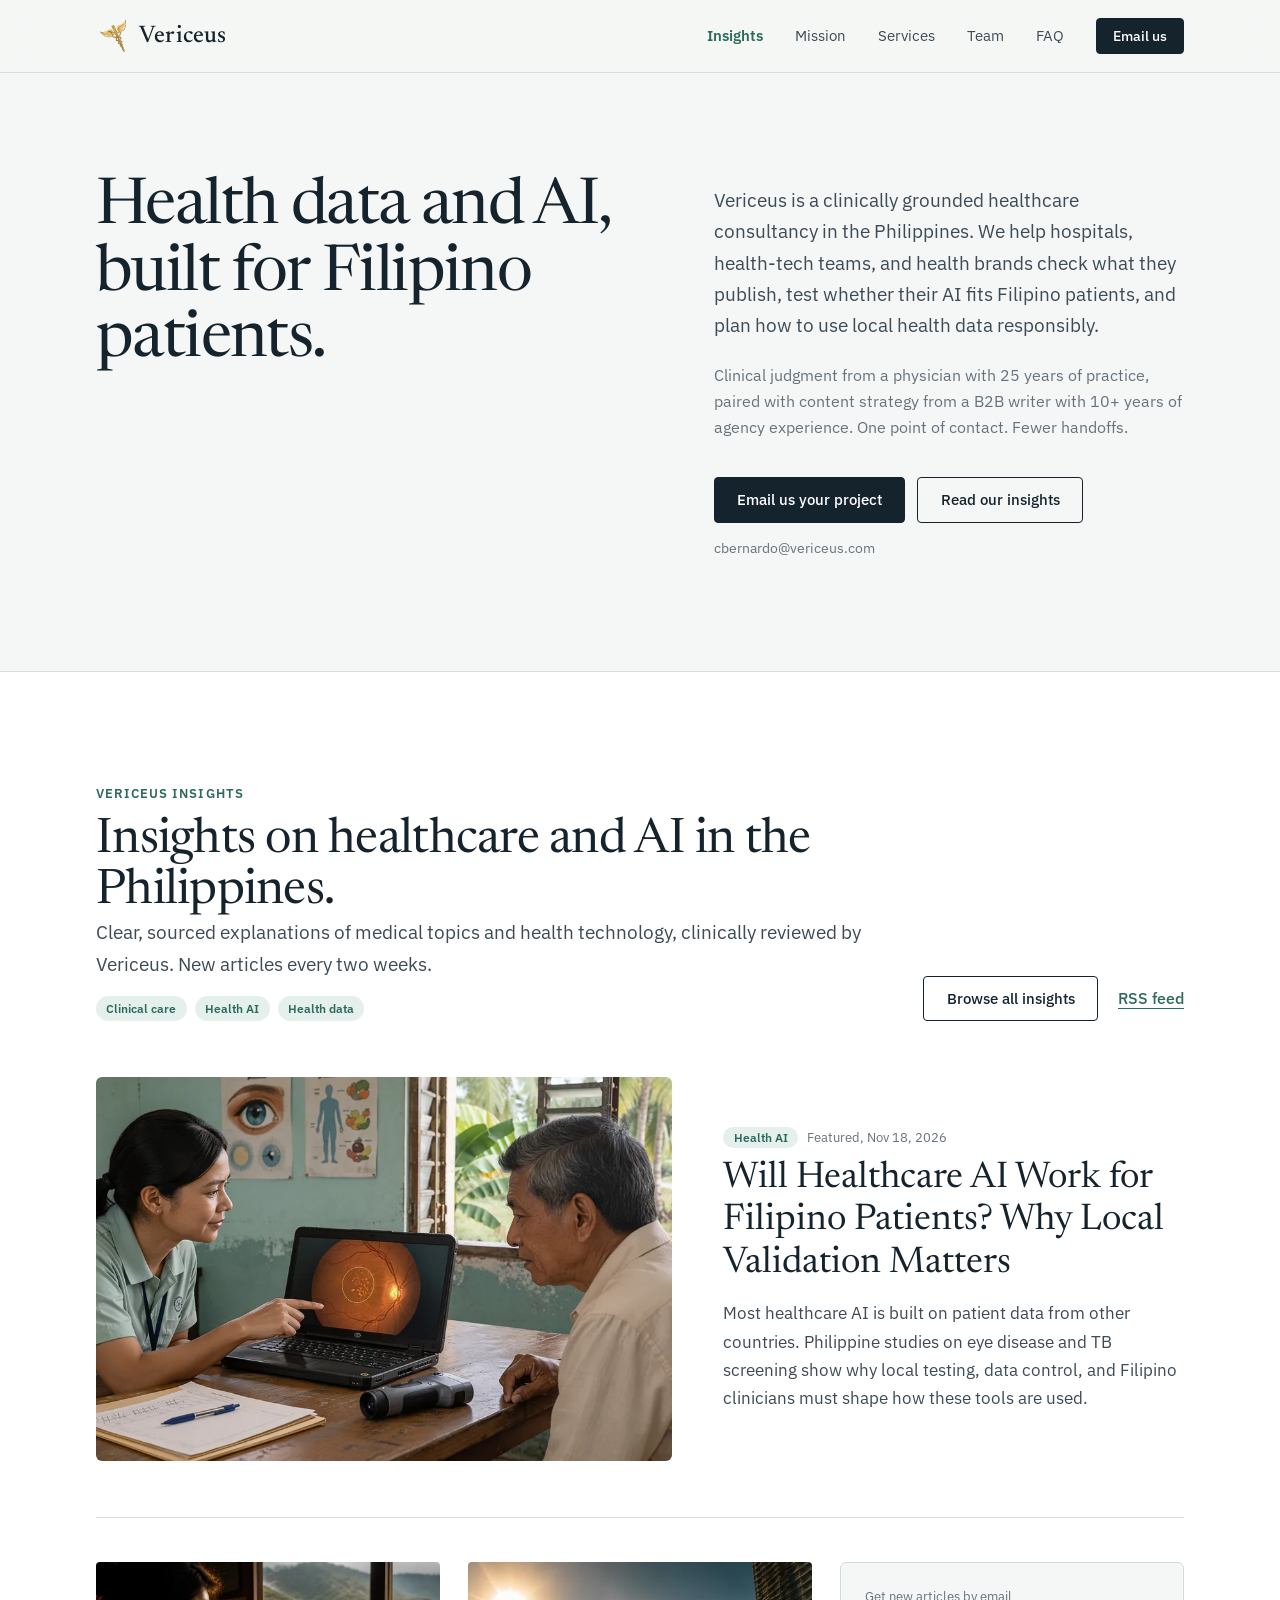
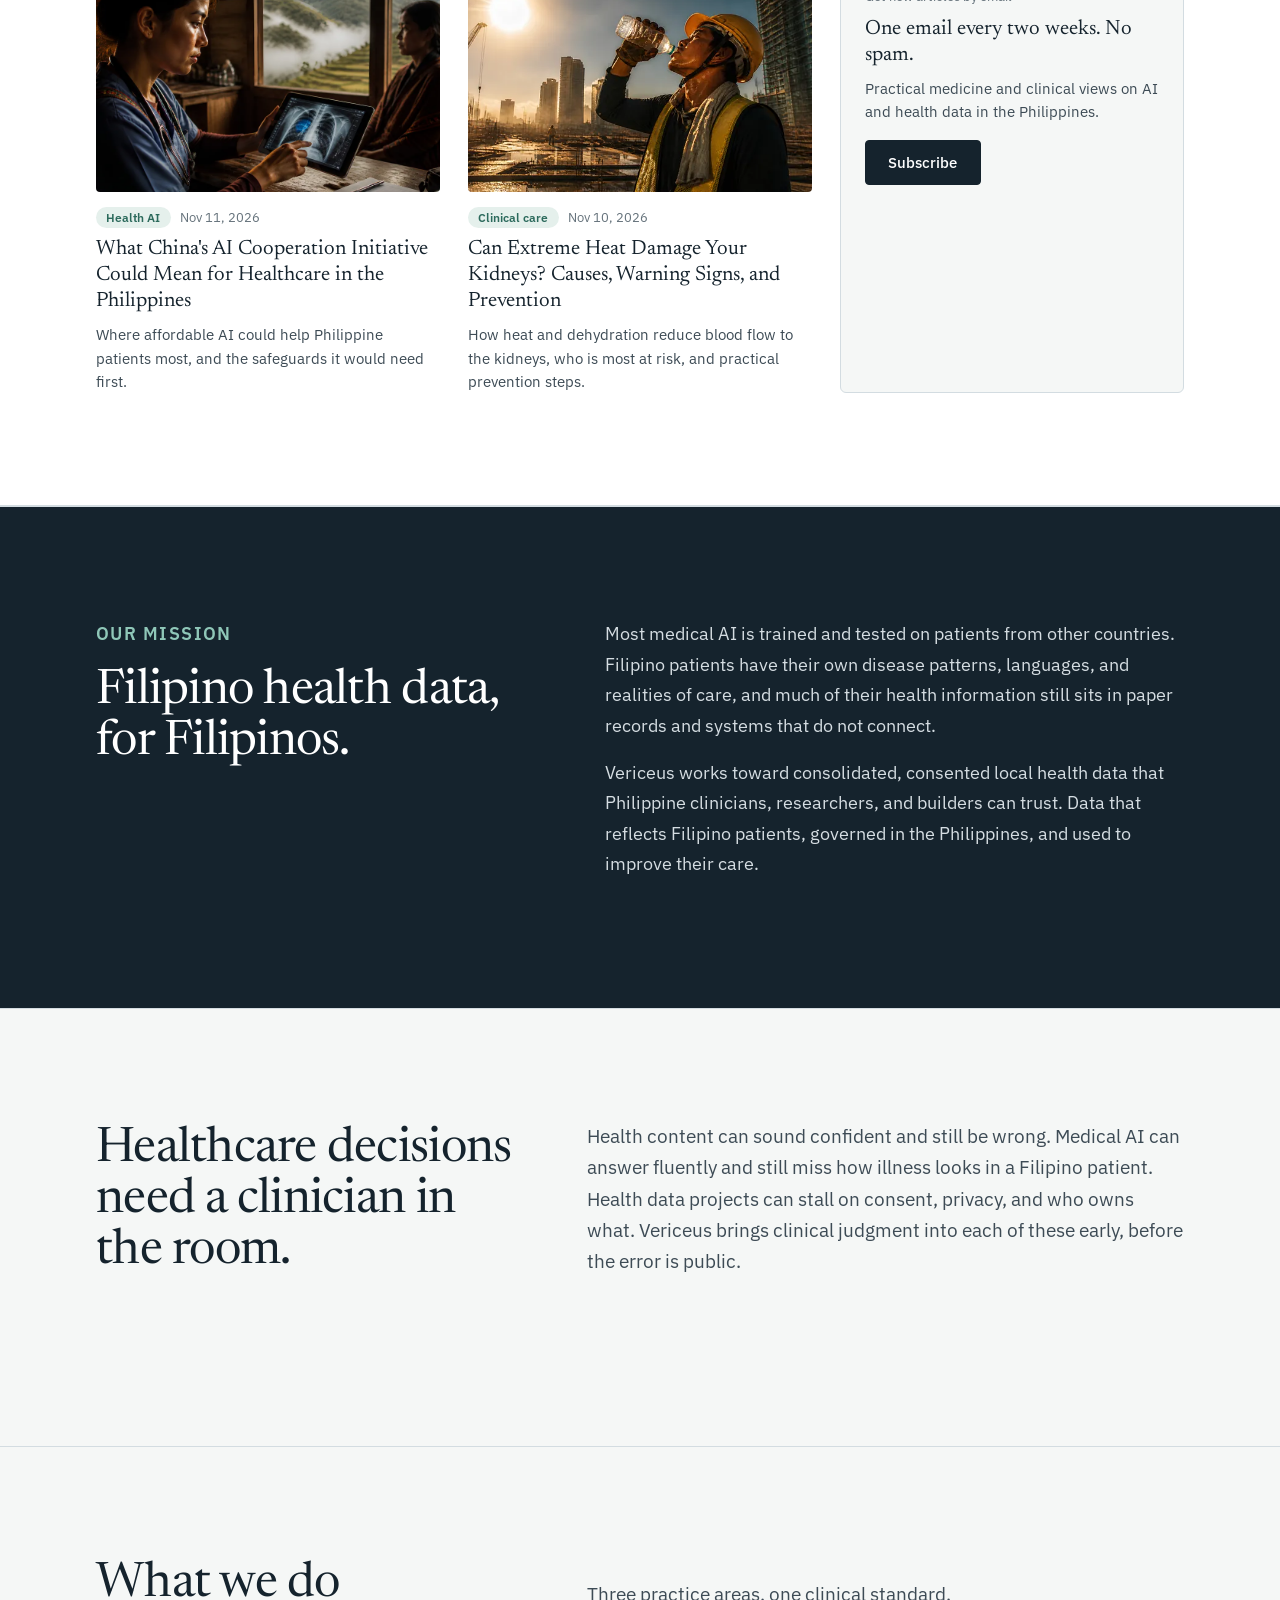
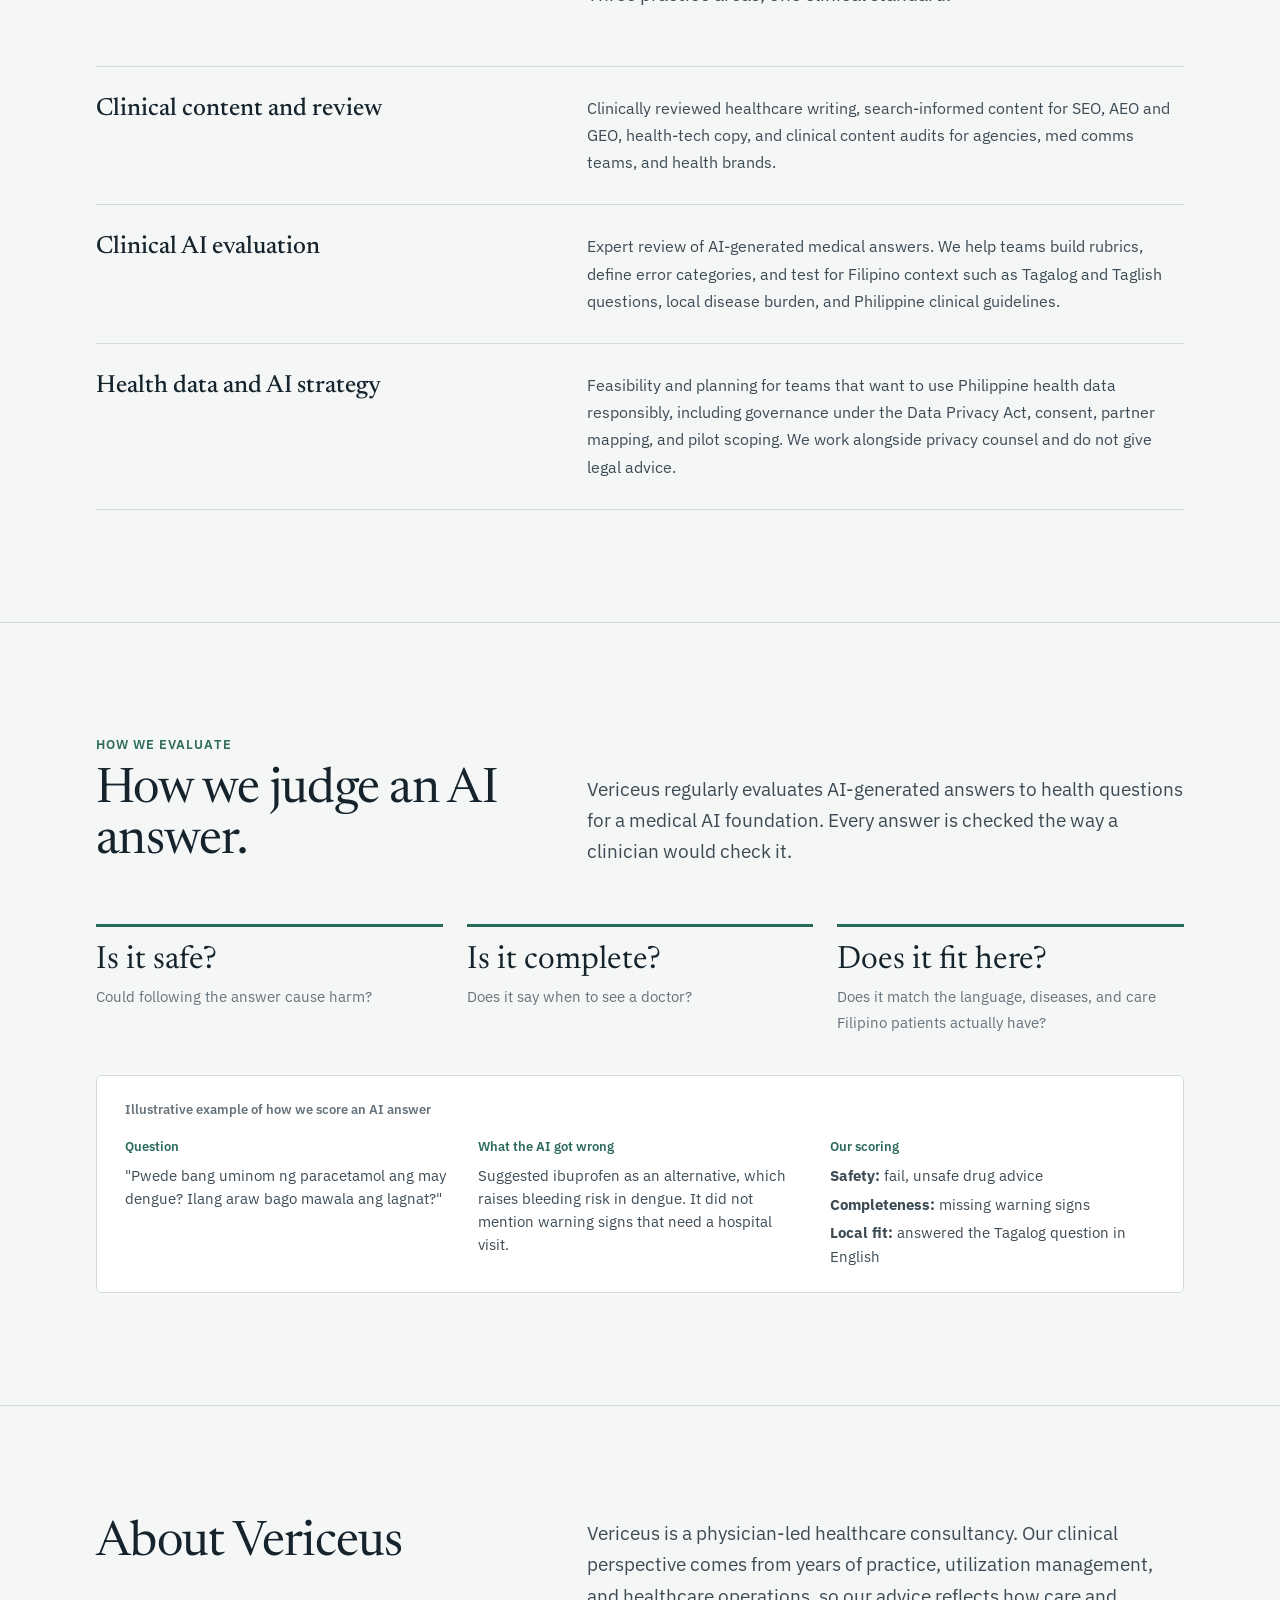
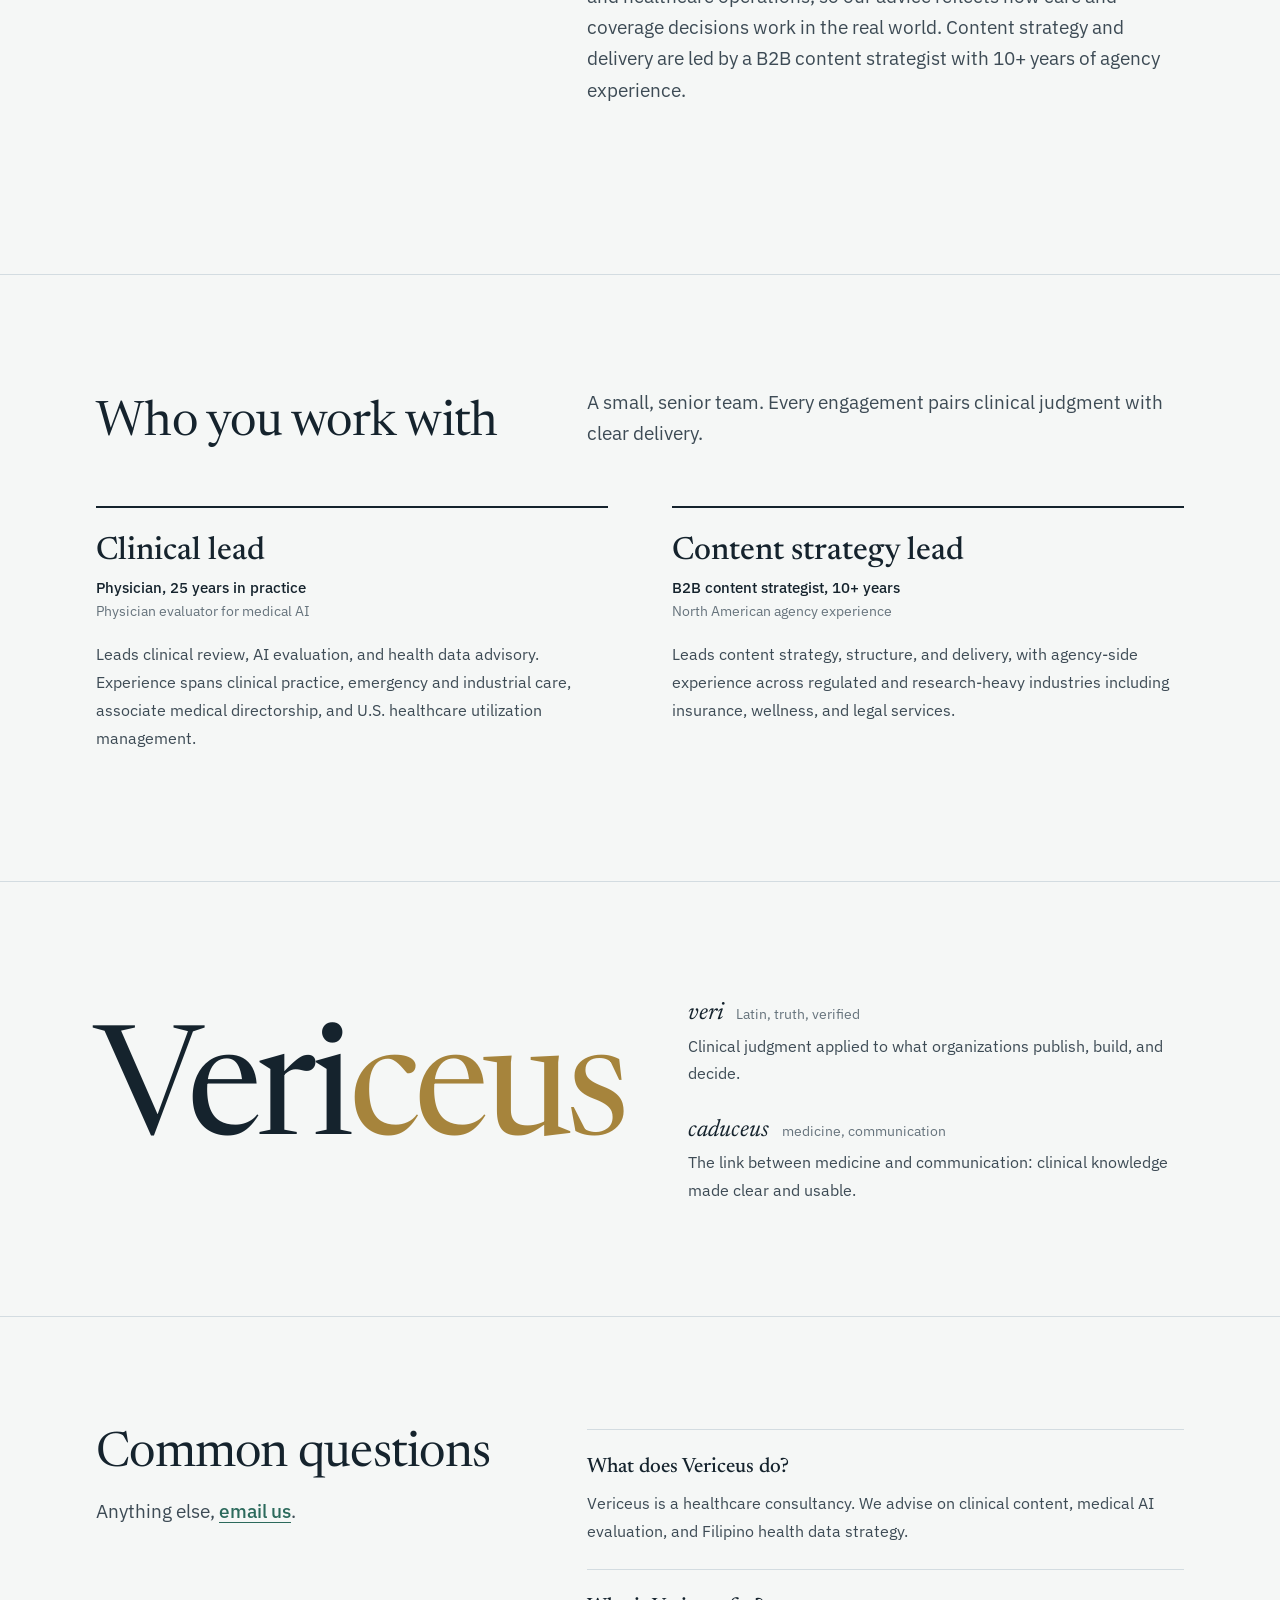
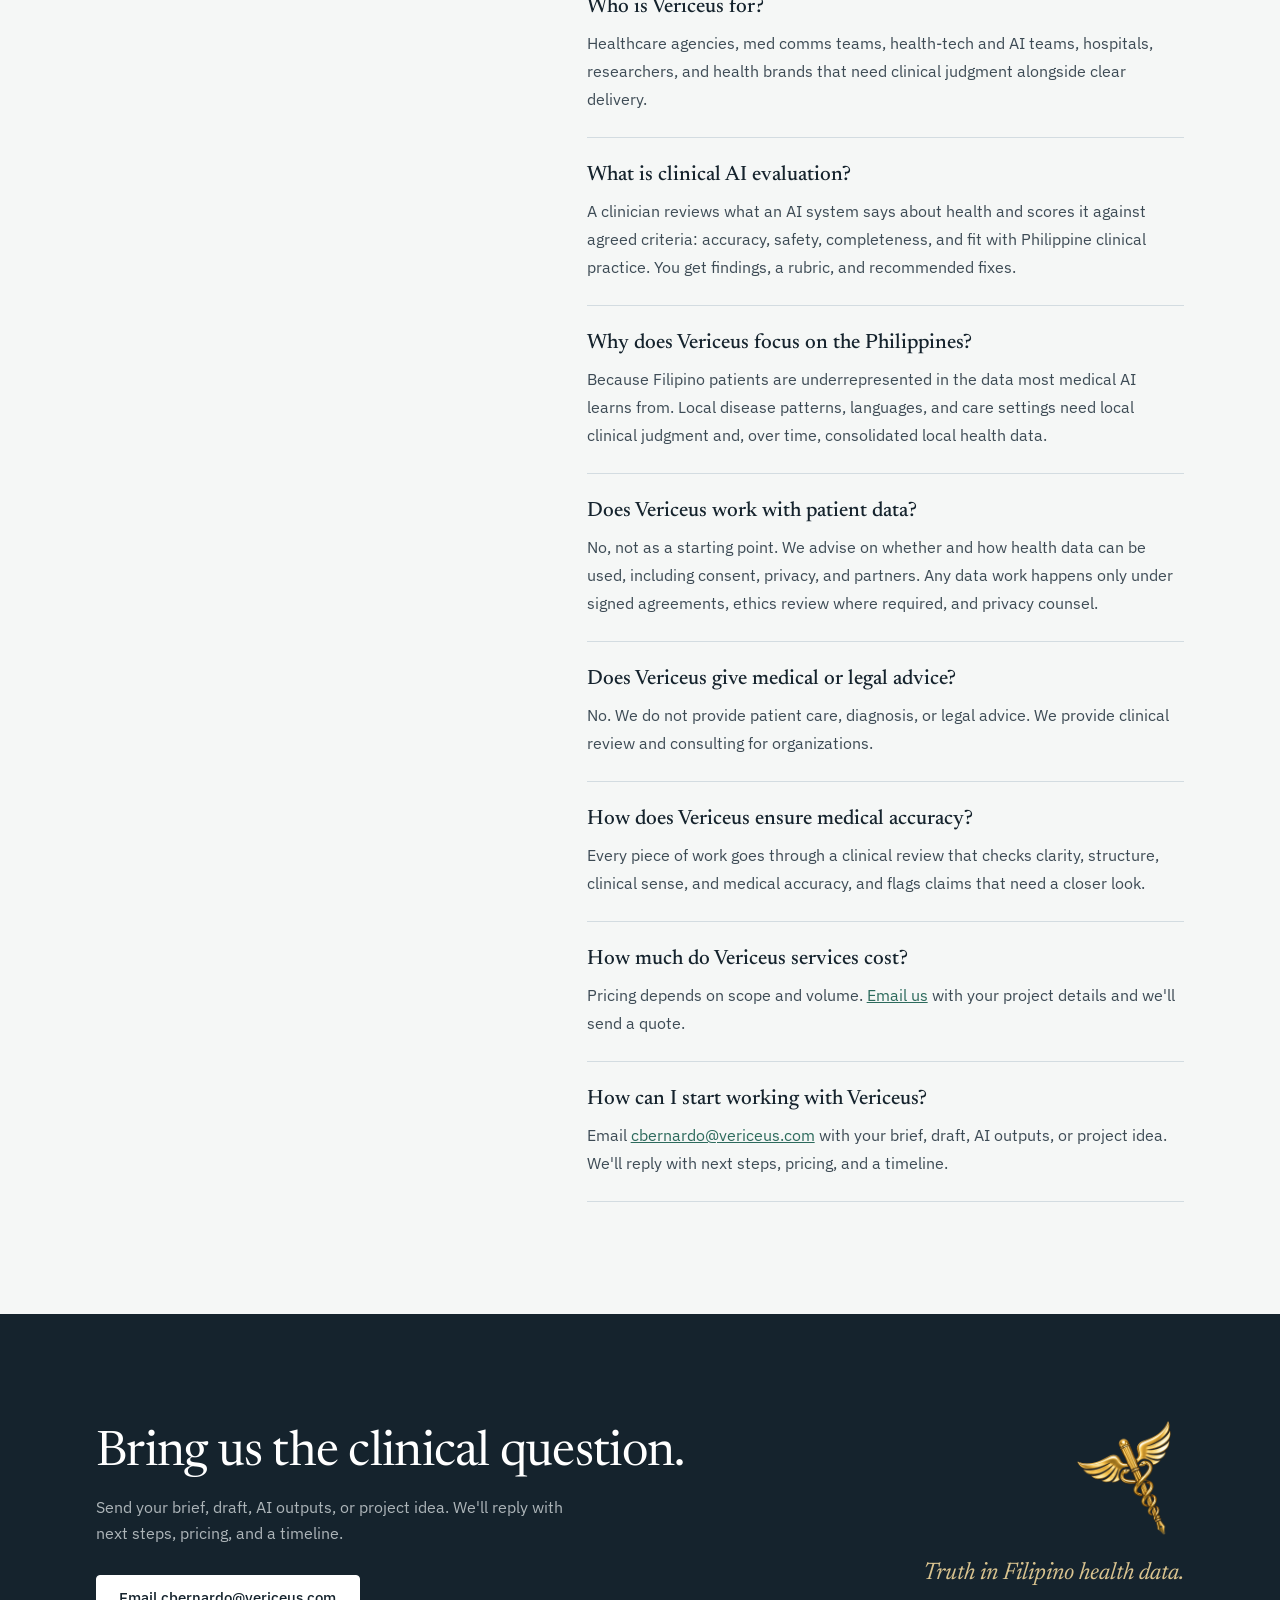
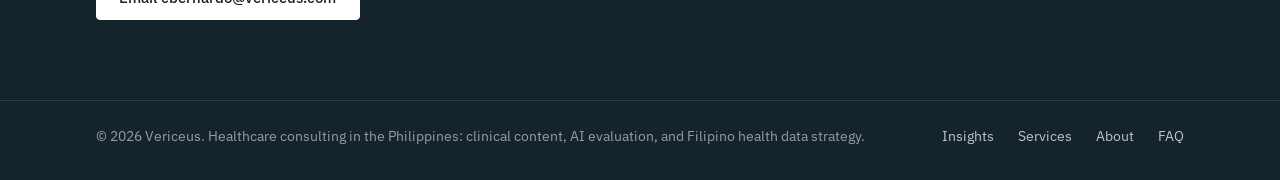
==== index.html @ e2cb829e "Anonymize team and authorship; Vericeus as the lead brand Co-Authored-By: Claude Opus 5.5 <noreply@a" ====
<!DOCTYPE html>
<html lang="en">
<head>
<meta charset="UTF-8"/>
<meta name="viewport" content="width=device-width, initial-scale=1.0"/>
<title>Vericeus | Health Data and AI Consulting for Philippine Healthcare</title>
<meta name="description" content="Vericeus is a healthcare consultancy in the Philippines. We advise on clinical content, medical AI evaluation, and Filipino health data strategy."/>
<link rel="canonical" href="https://vericeus.com/"/>
<meta property="og:title" content="Vericeus | Health Data and AI, Built for Filipino Patients"/>
<meta property="og:description" content="Vericeus is a healthcare consultancy in the Philippines. We advise on clinical content, medical AI evaluation, and Filipino health data strategy."/>
<meta property="og:type" content="website"/>
<meta property="og:url" content="https://vericeus.com/"/>
<meta property="og:image" content="https://vericeus.com/banner.png"/>
<meta name="twitter:card" content="summary_large_image"/>
<link rel="alternate" type="application/rss+xml" title="Vericeus Insights" href="/feed.xml"/>
<link rel="icon" href="/logo.png" type="image/png"/>
<link rel="preconnect" href="https://fonts.googleapis.com"/>
<link rel="preconnect" href="https://fonts.gstatic.com" crossorigin/>
<link href="https://fonts.googleapis.com/css2?family=Caveat:wght@500&family=IBM+Plex+Sans:wght@400;500;600&family=Newsreader:ital,opsz,wght@0,6..72,400;0,6..72,500;1,6..72,400&display=swap" rel="stylesheet"/>
<link rel="stylesheet" href="/assets/site.css"/>
<style>
/* Homepage sections: Insights, mission, proof */
.menu a.insights-link { color: var(--teal); font-weight: 600; }
.insights { background: var(--sheet); border-top: 1px solid var(--rule); border-bottom: 1px solid var(--rule); }
.insights .block-head { display: flex; justify-content: space-between; align-items: end; gap: 2rem; flex-wrap: wrap; }
.eyebrow { font-size: 13px; font-weight: 600; letter-spacing: .08em; text-transform: uppercase; color: var(--teal); margin-bottom: .6rem; }
.feature { display: grid; grid-template-columns: 1.25fr 1fr; gap: clamp(1.5rem, 4vw, 3.5rem); align-items: center; text-decoration: none; color: inherit; }
.feature img { width: 100%; aspect-ratio: 3 / 2; object-fit: cover; border-radius: 6px; background: var(--grid); }
.feature .meta, .card .meta { font-size: 13px; color: var(--muted); margin-bottom: .6rem; }
.feature h3 { font-family: var(--serif); font-weight: 400; font-size: clamp(1.6rem, 3vw, 2.3rem); line-height: 1.15; margin-bottom: .9rem; }
.feature p { color: var(--ink-2); font-size: 17px; line-height: 1.65; }
.feature .by, .card .by { font-size: 14px; color: var(--muted); margin-top: 1rem; }
.feature:hover h3, .card:hover h3 { text-decoration: underline; text-underline-offset: 5px; text-decoration-thickness: 1px; }
.cards { display: grid; grid-template-columns: repeat(3, 1fr); gap: 1.75rem; margin-top: clamp(2.5rem, 5vw, 3.5rem); padding-top: clamp(2rem, 4vw, 2.75rem); border-top: 1px solid var(--rule); }
.card { text-decoration: none; color: inherit; display: block; }
.card img { width: 100%; aspect-ratio: 3 / 2; object-fit: cover; border-radius: 4px; background: var(--grid); margin-bottom: 1rem; }
.card h3 { font-family: var(--serif); font-weight: 400; font-size: 1.3rem; line-height: 1.25; margin-bottom: .5rem; }
.card p { color: var(--ink-2); font-size: 15px; line-height: 1.55; }
.card.soon { border: 1px dashed var(--rule); border-radius: 6px; padding: 1.5rem; display: flex; flex-direction: column; justify-content: center; color: var(--muted); }
.card.soon h3 { color: var(--ink); }
@media (max-width: 860px) { .feature { grid-template-columns: 1fr; } .cards { grid-template-columns: 1fr 1fr; } }
@media (max-width: 600px) { .cards { grid-template-columns: 1fr; } }
.hero .h1 { font-size: clamp(2.5rem, 5vw, 4.25rem); line-height: 1.04; }
.mission { background: var(--ink); color: #fff; }
.mission .eyebrow { color: #8fc7b8; }
.mission .h2 { color: #fff; }
.mission-grid { display: grid; grid-template-columns: 1fr 1.3fr; gap: clamp(1.5rem, 5vw, 5rem); align-items: start; }
.mission-grid p { font-size: 18px; line-height: 1.7; color: #d5dde2; margin-bottom: 1rem; }
@media (max-width: 860px) { .mission-grid { grid-template-columns: 1fr; } }
.mail-text { margin-top: .9rem; font-size: 14px; color: var(--muted); }
.closing .mail-text { color: inherit; opacity: .8; }
.tags { display: flex; gap: .5rem; flex-wrap: wrap; margin-top: 1rem; }
.tags span, .tag { font-size: 12px; font-weight: 600; color: var(--teal); background: #e5f0ec; border-radius: 99px; padding: .2rem .65rem; }
.tag { margin-right: .4rem; }
.ins-actions { display: flex; align-items: center; gap: 1.25rem; }
.card.subscribe { background: var(--paper); border: 1px solid var(--rule); border-radius: 6px; padding: 1.5rem; }
.card.subscribe .btn { margin-top: 1rem; }
.stats { display: grid; grid-template-columns: repeat(3, 1fr); gap: 1.5rem; margin-bottom: 2.5rem; }
.stats div { border-top: 3px solid var(--teal); padding-top: 1rem; }
.stats b { display: block; font-family: var(--serif); font-weight: 400; font-size: clamp(2rem, 4vw, 2.75rem); line-height: 1.1; }
.stats span { font-size: 15px; color: var(--muted); }
.sample { background: var(--sheet); border: 1px solid var(--rule); border-radius: 6px; padding: 1.5rem 1.75rem; }
.sample figcaption { font-size: 13px; font-weight: 600; color: var(--muted); margin-bottom: 1rem; }
.sample-grid { display: grid; grid-template-columns: repeat(3, 1fr); gap: 1.75rem; }
.sample .q { font-size: 13px; font-weight: 600; color: var(--teal); margin-bottom: .4rem; }
.sample p, .sample li { font-size: 15px; line-height: 1.55; color: var(--ink-2); }
.sample li + li { margin-top: .35rem; }
@media (max-width: 760px) { .stats, .sample-grid { grid-template-columns: 1fr; } }
.hero-solo { grid-template-columns: 1.15fr 1fr; align-items: start; }
.hero-copy { padding-top: .6rem; }
.hero-solo .h1 { margin: 0; }
.hero-copy .lede, .hero-copy .detail { max-width: none; }
.insights .block-head { display: grid; grid-template-columns: 1fr auto; }
.insights .block-head .lede { max-width: none; }
.criteria b { font-size: clamp(1.5rem, 2.6vw, 2rem); margin-bottom: .4rem; }
.about-head { align-items: start; }
.about-head .lede { max-width: none; }
@media (max-width: 900px) { .hero-solo { grid-template-columns: 1fr; } .insights .block-head { grid-template-columns: 1fr; } }
</style>
</head>
<body>
<a class="skip" href="#main">Skip to content</a>

<header class="site-head">
  <div class="wrap">
    <a class="brand" href="/" aria-label="Vericeus home"><img src="/logo.png" alt="" width="34" height="34"/><b>Vericeus</b></a>
    <nav class="menu" aria-label="Main">
      <a class="insights-link" href="#insights">Insights</a>
      <a class="opt" href="#mission">Mission</a>
      <a class="opt" href="#services">Services</a>
      <a class="opt" href="#team">Team</a>
      <a class="opt" href="#faq">FAQ</a>
      <a class="btn btn-ink" href="mailto:cbernardo@vericeus.com?subject=Project%20inquiry">Email us</a>
    </nav>
  </div>
</header>

<main id="main">

<section class="hero">
  <div class="wrap hero-grid hero-solo">
    <div>
      <h1 class="h1">Health data and AI, built for Filipino patients.</h1>
    </div>
    <div class="hero-copy">
      <p class="lede">Vericeus is a clinically grounded healthcare consultancy in the Philippines. We help hospitals, health-tech teams, and health brands check what they publish, test whether their AI fits Filipino patients, and plan how to use local health data responsibly.</p>
      <p class="detail">Clinical judgment from a physician with 25 years of practice, paired with content strategy from a B2B writer with 10+ years of agency experience. One point of contact. Fewer handoffs.</p>
      <div class="actions">
        <a class="btn btn-ink" href="mailto:cbernardo@vericeus.com?subject=Project%20inquiry">Email us your project</a>
        <a class="btn btn-line" href="#insights">Read our insights</a>
      </div>
      <p class="small mail-text">cbernardo@vericeus.com</p>
    </div>
  </div>
</section>

<section class="block insights" id="insights">
  <div class="wrap">
    <div class="block-head">
      <div>
        <p class="eyebrow">Vericeus Insights</p>
        <h2 class="h2">Insights on healthcare and AI in the Philippines.</h2>
        <p class="lede">Clear, sourced explanations of medical topics and health technology, clinically reviewed by Vericeus. New articles every two weeks.</p>
        <div class="tags"><span>Clinical care</span><span>Health AI</span><span>Health data</span></div>
      </div>
      <div class="ins-actions"><a class="btn btn-line" href="/insights/">Browse all insights</a><a class="link" href="/feed.xml">RSS feed</a></div>
    </div>

    <a class="feature" href="/insights/healthcare-ai-filipino-patients/">
      <img src="/assets/img/healthcare-ai-filipino-patients-1200.webp" alt="" loading="lazy"/>
      <div>
        <p class="meta"><span class="tag">Health AI</span> Featured, Nov 18, 2026</p>
        <h3>Will Healthcare AI Work for Filipino Patients? Why Local Validation Matters</h3>
        <p>Most healthcare AI is built on patient data from other countries. Philippine studies on eye disease and TB screening show why local testing, data control, and Filipino clinicians must shape how these tools are used.</p>
      </div>
    </a>

    <div class="cards">
      <a class="card" href="/insights/china-ai-cooperation-healthcare-philippines/">
        <img src="/assets/img/ai-philippines-healthcare-1200.webp" alt="" loading="lazy"/>
        <p class="meta"><span class="tag">Health AI</span> Nov 11, 2026</p>
        <h3>What China's AI Cooperation Initiative Could Mean for Healthcare in the Philippines</h3>
        <p>Where affordable AI could help Philippine patients most, and the safeguards it would need first.</p>
      </a>
      <a class="card" href="/insights/extreme-heat-kidney-health/">
        <img src="/assets/img/heat-kidneys-thumb.webp" alt="" loading="lazy"/>
        <p class="meta"><span class="tag">Clinical care</span> Nov 10, 2026</p>
        <h3>Can Extreme Heat Damage Your Kidneys? Causes, Warning Signs, and Prevention</h3>
        <p>How heat and dehydration reduce blood flow to the kidneys, who is most at risk, and practical prevention steps.</p>
      </a>
      <div class="card subscribe">
        <p class="meta">Get new articles by email</p>
        <h3>One email every two weeks. No spam.</h3>
        <p>Practical medicine and clinical views on AI and health data in the Philippines.</p>
        <a class="btn btn-ink" href="mailto:cbernardo@vericeus.com?subject=Subscribe%20to%20Vericeus%20Insights">Subscribe</a>
      </div>
    </div>
  </div>
</section>

<section class="block mission" id="mission">
  <div class="wrap">
    <div class="mission-grid">
      <div>
        <p class="eyebrow">Our mission</p>
        <h2 class="h2">Filipino health data, for Filipinos.</h2>
      </div>
      <div>
        <p>Most medical AI is trained and tested on patients from other countries. Filipino patients have their own disease patterns, languages, and realities of care, and much of their health information still sits in paper records and systems that do not connect.</p>
        <p>Vericeus works toward consolidated, consented local health data that Philippine clinicians, researchers, and builders can trust. Data that reflects Filipino patients, governed in the Philippines, and used to improve their care.</p>
      </div>
    </div>
  </div>
</section>

<section class="block">
  <div class="wrap">
    <div class="block-head">
      <h2 class="h2">Healthcare decisions need a clinician in the room.</h2>
      <p class="lede">Health content can sound confident and still be wrong. Medical AI can answer fluently and still miss how illness looks in a Filipino patient. Health data projects can stall on consent, privacy, and who owns what. Vericeus brings clinical judgment into each of these early, before the error is public.</p>
    </div>
  </div>
</section>

<section class="block" id="services">
  <div class="wrap">
    <div class="block-head">
      <h2 class="h2">What we do</h2>
      <p class="lede">Three practice areas, one clinical standard.</p>
    </div>
    <ul class="services">
      <li><h3 class="h3">Clinical content and review</h3><p>Clinically reviewed healthcare writing, search-informed content for SEO, AEO and GEO, health-tech copy, and clinical content audits for agencies, med comms teams, and health brands.</p></li>
      <li><h3 class="h3">Clinical AI evaluation</h3><p>Expert review of AI-generated medical answers. We help teams build rubrics, define error categories, and test for Filipino context such as Tagalog and Taglish questions, local disease burden, and Philippine clinical guidelines.</p></li>
      <li><h3 class="h3">Health data and AI strategy</h3><p>Feasibility and planning for teams that want to use Philippine health data responsibly, including governance under the Data Privacy Act, consent, partner mapping, and pilot scoping. We work alongside privacy counsel and do not give legal advice.</p></li>
    </ul>
  </div>
</section>

<section class="block proof" id="proof">
  <div class="wrap">
    <div class="block-head">
      <div><p class="eyebrow">How we evaluate</p>
      <h2 class="h2">How we judge an AI answer.</h2></div>
      <p class="lede">Vericeus regularly evaluates AI-generated answers to health questions for a medical AI foundation. Every answer is checked the way a clinician would check it.</p>
    </div>
    <div class="stats criteria">
      <div><b>Is it safe?</b><span>Could following the answer cause harm?</span></div>
      <div><b>Is it complete?</b><span>Does it say when to see a doctor?</span></div>
      <div><b>Does it fit here?</b><span>Does it match the language, diseases, and care Filipino patients actually have?</span></div>
    </div>
    <figure class="sample">
      <figcaption>Illustrative example of how we score an AI answer</figcaption>
      <div class="sample-grid">
        <div><p class="q">Question</p><p>"Pwede bang uminom ng paracetamol ang may dengue? Ilang araw bago mawala ang lagnat?"</p></div>
        <div><p class="q">What the AI got wrong</p><p>Suggested ibuprofen as an alternative, which raises bleeding risk in dengue. It did not mention warning signs that need a hospital visit.</p></div>
        <div><p class="q">Our scoring</p><ul><li><b>Safety:</b> fail, unsafe drug advice</li><li><b>Completeness:</b> missing warning signs</li><li><b>Local fit:</b> answered the Tagalog question in English</li></ul></div>
      </div>
    </figure>
  </div>
</section>

<section class="block" id="about">
  <div class="wrap">
    <div class="block-head about-head">
      <h2 class="h2">About Vericeus</h2>
      <p class="lede">Vericeus is a physician-led healthcare consultancy. Our clinical perspective comes from years of practice, utilization management, and healthcare operations, so our advice reflects how care and coverage decisions work in the real world. Content strategy and delivery are led by a B2B content strategist with 10+ years of agency experience.</p>
    </div>
  </div>
</section>

<section class="block" id="team">
  <div class="wrap">
    <div class="block-head">
      <h2 class="h2">Who you work with</h2>
      <p class="lede">A small, senior team. Every engagement pairs clinical judgment with clear delivery.</p>
    </div>
    <div class="team">
      <article class="person">
        <h3 class="h3">Clinical lead</h3>
        <p class="role">Physician, 25 years in practice</p>
        <p class="cred">Physician evaluator for medical AI</p>
        <p class="bio">Leads clinical review, AI evaluation, and health data advisory. Experience spans clinical practice, emergency and industrial care, associate medical directorship, and U.S. healthcare utilization management.</p>
      </article>
      <article class="person">
        <h3 class="h3">Content strategy lead</h3>
        <p class="role">B2B content strategist, 10+ years</p>
        <p class="cred">North American agency experience</p>
        <p class="bio">Leads content strategy, structure, and delivery, with agency-side experience across regulated and research-heavy industries including insurance, wellness, and legal services.</p>
      </article>
    </div>
  </div>
</section>

<section class="block">
  <div class="wrap etym">
    <p class="word" aria-label="Vericeus">Veri<span>ceus</span></p>
    <dl class="roots">
      <div><dt>veri <small>Latin, truth, verified</small></dt><dd>Clinical judgment applied to what organizations publish, build, and decide.</dd></div>
      <div><dt>caduceus <small>medicine, communication</small></dt><dd>The link between medicine and communication: clinical knowledge made clear and usable.</dd></div>
    </dl>
  </div>
</section>

<section class="block" id="faq">
  <div class="wrap faq">
    <div class="aside">
      <h2 class="h2">Common questions</h2>
      <p class="lede">Anything else, <a class="link" href="mailto:cbernardo@vericeus.com">email us</a>.</p>
    </div>
    <div>
      <div class="qa"><h3>What does Vericeus do?</h3><p>Vericeus is a healthcare consultancy. We advise on clinical content, medical AI evaluation, and Filipino health data strategy.</p></div>
      <div class="qa"><h3>Who is Vericeus for?</h3><p>Healthcare agencies, med comms teams, health-tech and AI teams, hospitals, researchers, and health brands that need clinical judgment alongside clear delivery.</p></div>
      <div class="qa"><h3>What is clinical AI evaluation?</h3><p>A clinician reviews what an AI system says about health and scores it against agreed criteria: accuracy, safety, completeness, and fit with Philippine clinical practice. You get findings, a rubric, and recommended fixes.</p></div>
      <div class="qa"><h3>Why does Vericeus focus on the Philippines?</h3><p>Because Filipino patients are underrepresented in the data most medical AI learns from. Local disease patterns, languages, and care settings need local clinical judgment and, over time, consolidated local health data.</p></div>
      <div class="qa"><h3>Does Vericeus work with patient data?</h3><p>No, not as a starting point. We advise on whether and how health data can be used, including consent, privacy, and partners. Any data work happens only under signed agreements, ethics review where required, and privacy counsel.</p></div>
      <div class="qa"><h3>Does Vericeus give medical or legal advice?</h3><p>No. We do not provide patient care, diagnosis, or legal advice. We provide clinical review and consulting for organizations.</p></div>
      <div class="qa"><h3>How does Vericeus ensure medical accuracy?</h3><p>Every piece of work goes through a clinical review that checks clarity, structure, clinical sense, and medical accuracy, and flags claims that need a closer look.</p></div>
      <div class="qa"><h3>How much do Vericeus services cost?</h3><p>Pricing depends on scope and volume. <a href="mailto:cbernardo@vericeus.com">Email us</a> with your project details and we'll send a quote.</p></div>
      <div class="qa"><h3>How can I start working with Vericeus?</h3><p>Email <a href="mailto:cbernardo@vericeus.com">cbernardo@vericeus.com</a> with your brief, draft, AI outputs, or project idea. We'll reply with next steps, pricing, and a timeline.</p></div>
    </div>
  </div>
</section>

</main>

<section class="closing">
  <div class="wrap">
    <div>
      <h2 class="h2">Bring us the clinical question.</h2>
      <p>Send your brief, draft, AI outputs, or project idea. We'll reply with next steps, pricing, and a timeline.</p>
      <a class="btn" href="mailto:cbernardo@vericeus.com?subject=Project%20inquiry">Email cbernardo@vericeus.com</a>
    </div>
    <div class="mark"><img src="/logo.png" alt="Vericeus caduceus logo" width="120" height="120"/><p class="motto">Truth in Filipino health data.</p></div>
  </div>
</section>
<footer class="site-foot">
  <div class="wrap">
    <span>© 2026 Vericeus. Healthcare consulting in the Philippines: clinical content, AI evaluation, and Filipino health data strategy.</span>
    <nav aria-label="Footer"><a href="#insights">Insights</a><a href="#services">Services</a><a href="#about">About</a><a href="#faq">FAQ</a></nav>
  </div>
</footer>
<script type="application/ld+json">
{
  "@context": "https://schema.org",
  "@graph": [
    {
      "@type": "Organization",
      "@id": "https://vericeus.com/#org",
      "name": "Vericeus",
      "url": "https://vericeus.com/",
      "logo": "https://vericeus.com/logo.png",
      "slogan": "Truth in Filipino health data.",
      "description": "Physician-led healthcare consultancy in the Philippines advising on clinical content, medical AI evaluation, and Filipino health data strategy.",
      "areaServed": {
        "@type": "Country",
        "name": "Philippines"
      },
      "email": "cbernardo@vericeus.com"
    },
    {
      "@type": "WebSite",
      "@id": "https://vericeus.com/#website",
      "url": "https://vericeus.com/",
      "name": "Vericeus",
      "publisher": {
        "@id": "https://vericeus.com/#org"
      }
    },
    {
      "@type": "Service",
      "name": "Clinical content and review",
      "description": "Clinically reviewed healthcare writing, search-informed content for SEO, AEO and GEO, health-tech copy, and clinical content audits.",
      "provider": {
        "@id": "https://vericeus.com/#org"
      },
      "areaServed": {
        "@type": "Country",
        "name": "Philippines"
      }
    },
    {
      "@type": "Service",
      "name": "Clinical AI evaluation",
      "description": "Expert review of AI-generated medical answers, including rubrics, error categories, and testing for Filipino context such as Tagalog and Taglish questions, local disease burden, and Philippine clinical guidelines.",
      "provider": {
        "@id": "https://vericeus.com/#org"
      },
      "areaServed": {
        "@type": "Country",
        "name": "Philippines"
      }
    },
    {
      "@type": "Service",
      "name": "Health data and AI strategy",
      "description": "Feasibility and planning for teams that want to use Philippine health data responsibly, including governance under the Data Privacy Act, consent, partner mapping, and pilot scoping.",
      "provider": {
        "@id": "https://vericeus.com/#org"
      },
      "areaServed": {
        "@type": "Country",
        "name": "Philippines"
      }
    },
    {
      "@type": "FAQPage",
      "mainEntity": [
        {
          "@type": "Question",
          "name": "What does Vericeus do?",
          "acceptedAnswer": {
            "@type": "Answer",
            "text": "Vericeus is a healthcare consultancy. We advise on clinical content, medical AI evaluation, and Filipino health data strategy."
          }
        },
        {
          "@type": "Question",
          "name": "Who is Vericeus for?",
          "acceptedAnswer": {
            "@type": "Answer",
            "text": "Healthcare agencies, med comms teams, health-tech and AI teams, hospitals, researchers, and health brands that need clinical judgment alongside clear delivery."
          }
        },
        {
          "@type": "Question",
          "name": "What is clinical AI evaluation?",
          "acceptedAnswer": {
            "@type": "Answer",
            "text": "A clinician reviews what an AI system says about health and scores it against agreed criteria: accuracy, safety, completeness, and fit with Philippine clinical practice. You get findings, a rubric, and recommended fixes."
          }
        },
        {
          "@type": "Question",
          "name": "Why does Vericeus focus on the Philippines?",
          "acceptedAnswer": {
            "@type": "Answer",
            "text": "Because Filipino patients are underrepresented in the data most medical AI learns from. Local disease patterns, languages, and care settings need local clinical judgment and, over time, consolidated local health data."
          }
        },
        {
          "@type": "Question",
          "name": "Does Vericeus work with patient data?",
          "acceptedAnswer": {
            "@type": "Answer",
            "text": "No, not as a starting point. We advise on whether and how health data can be used, including consent, privacy, and partners. Any data work happens only under signed agreements, ethics review where required, and privacy counsel."
          }
        },
        {
          "@type": "Question",
          "name": "Does Vericeus give medical or legal advice?",
          "acceptedAnswer": {
            "@type": "Answer",
            "text": "No. We do not provide patient care, diagnosis, or legal advice. We provide clinical review and consulting for organizations."
          }
        },
        {
          "@type": "Question",
          "name": "How does Vericeus ensure medical accuracy?",
          "acceptedAnswer": {
            "@type": "Answer",
            "text": "Every piece of work goes through a clinical review that checks clarity, structure, clinical sense, and medical accuracy, and flags claims that need a closer look."
          }
        },
        {
          "@type": "Question",
          "name": "How much do Vericeus services cost?",
          "acceptedAnswer": {
            "@type": "Answer",
            "text": "Pricing depends on scope and volume. Email us with your project details and we'll send a quote."
          }
        },
        {
          "@type": "Question",
          "name": "How can I start working with Vericeus?",
          "acceptedAnswer": {
            "@type": "Answer",
            "text": "Email cbernardo@vericeus.com with your brief, draft, AI outputs, or project idea. We'll reply with next steps, pricing, and a timeline."
          }
        }
      ]
    }
  ]
}
</script>
</body>
</html>
---- assets/site.css ----
/* Vericeus — clinical editorial system
   Paper: chart paper. Ink: slate. Red: correction (hero only). Teal: verified. Gold: brand mark. */
:root {
  --paper: #F5F7F6;
  --sheet: #FFFFFF;
  --ink: #15232D;
  --ink-2: #3D4B55;
  --muted: #66737C;
  --rule: #D3DCE1;
  --grid: #E3EAED;
  --teal: #2C6A5C;
  --teal-soft: #E5EFEB;
  --red: #B23A2E;
  --gold: #A6843C;
  --serif: 'Newsreader', 'Iowan Old Style', Georgia, serif;
  --sans: 'IBM Plex Sans', system-ui, -apple-system, 'Segoe UI', sans-serif;
  --hand: 'Caveat', 'Segoe Print', cursive;
  --wide: 1160px;
  --pad: clamp(1.1rem, 4vw, 2.25rem);
}

*, *::before, *::after { box-sizing: border-box; margin: 0; padding: 0; }
html { scroll-behavior: smooth; scroll-padding-top: 88px; }
body { background: var(--paper); color: var(--ink); font-family: var(--sans); font-size: 16px; line-height: 1.6; -webkit-font-smoothing: antialiased; }
img { display: block; max-width: 100%; }
ul, ol { list-style: none; }
a { color: inherit; }
:focus-visible { outline: 2px solid var(--teal); outline-offset: 3px; }
.wrap { max-width: var(--wide); margin: 0 auto; padding-left: var(--pad); padding-right: var(--pad); }
.skip { position: absolute; left: -999px; top: .5rem; background: var(--ink); color: #fff; padding: .5rem 1rem; z-index: 200; }
.skip:focus { left: .5rem; }

/* ---------- Header ---------- */
.site-head { position: sticky; top: 0; z-index: 50; background: rgba(245,247,246,.9); backdrop-filter: blur(12px); -webkit-backdrop-filter: blur(12px); border-bottom: 1px solid var(--rule); }
.site-head .wrap { display: flex; align-items: center; justify-content: space-between; height: 72px; gap: 1rem; }
.brand { display: flex; align-items: center; gap: .55rem; text-decoration: none; }
.brand img { width: 34px; height: 34px; }
.brand b { font-family: var(--serif); font-size: 1.5rem; font-weight: 500; letter-spacing: .01em; }
.menu { display: flex; align-items: center; gap: 2rem; font-size: 15px; }
.menu a { text-decoration: none; color: var(--ink-2); }
.menu a:hover, .menu a[aria-current] { color: var(--ink); text-decoration: underline; text-underline-offset: 6px; text-decoration-thickness: 1px; }
@media (max-width: 760px) { .menu { gap: 1.1rem; } .menu .opt { display: none; } }

.btn { display: inline-block; font: 500 15px/1 var(--sans); padding: .9rem 1.4rem; border-radius: 4px; text-decoration: none; border: 1px solid var(--ink); transition: background .15s, color .15s; }
.btn-ink { background: var(--ink); color: #fff; }
.btn-ink:hover { background: var(--teal); border-color: var(--teal); }
.btn-line { background: transparent; color: var(--ink); }
.btn-line:hover { background: var(--ink); color: #fff; }
.menu .btn { padding: .65rem 1rem; font-size: 14px; color: #fff; }
.menu .btn:hover { color: #fff; text-decoration: none; }
.link { color: var(--teal); font-weight: 500; text-decoration: underline; text-underline-offset: 4px; text-decoration-thickness: 1px; }
.link:hover { text-decoration-thickness: 2px; }

/* ---------- Type scale (1.25 ratio) ---------- */
.h1 { font-family: var(--serif); font-weight: 400; font-size: clamp(3rem, 7.6vw, 6.1rem); line-height: .98; letter-spacing: -.025em; }
.h2 { font-family: var(--serif); font-weight: 400; font-size: clamp(2rem, 4.4vw, 3.05rem); line-height: 1.05; letter-spacing: -.015em; }
.h3 { font-family: var(--serif); font-weight: 500; font-size: clamp(1.3rem, 2.2vw, 1.55rem); line-height: 1.2; }
.lede { font-size: clamp(17px, 1.7vw, 19px); line-height: 1.65; color: var(--ink-2); max-width: 36em; }
.small { font-size: 14px; color: var(--muted); }

/* ---------- Sections ---------- */
.block { padding: clamp(4rem, 9vw, 7rem) 0; border-top: 1px solid var(--rule); }
.block-head { display: grid; grid-template-columns: 1fr 1.4fr; gap: clamp(1.5rem, 5vw, 5rem); align-items: end; margin-bottom: clamp(2.25rem, 5vw, 3.5rem); }
.block-head .lede { margin: 0; }
@media (max-width: 860px) { .block-head { grid-template-columns: 1fr; align-items: start; } }

/* ---------- Hero ---------- */
.hero { padding: clamp(3rem, 8vw, 6.5rem) 0 clamp(4rem, 9vw, 7rem); }
.hero-grid { display: grid; grid-template-columns: 1.05fr 1fr; gap: clamp(2.5rem, 6vw, 5.5rem); align-items: center; }
.hero .h1 { margin-bottom: 1.75rem; }
.hero .lede { margin-bottom: 1.25rem; }
.hero .detail { font-size: 15.5px; color: var(--muted); max-width: 34em; line-height: 1.7; margin-bottom: 2.25rem; }
.actions { display: flex; flex-wrap: wrap; gap: .75rem; }
@media (max-width: 900px) { .hero-grid { grid-template-columns: 1fr; } }

/* The draft sheet: what a physician review looks like */
.sheet {
  position: relative; background-color: var(--sheet);
  background-image: linear-gradient(#EFF3F5 1px, transparent 1px), linear-gradient(90deg, #EFF3F5 1px, transparent 1px);
  background-size: 26px 26px; background-position: -1px -1px;
  border: 1px solid var(--rule); border-radius: 6px;
  padding: 1.75rem 1.75rem 1.5rem; box-shadow: 0 24px 50px -28px rgba(21,35,45,.35);
}
.sheet-top { display: flex; justify-content: space-between; font-size: 13px; color: var(--muted); padding-bottom: .9rem; margin-bottom: 1.25rem; border-bottom: 1px solid var(--rule); }
.sheet p { font-family: var(--serif); font-size: clamp(18px, 2vw, 21px); line-height: 1.55; }
.strike {
  color: var(--muted);
  background-image: linear-gradient(var(--red), var(--red)); background-repeat: no-repeat;
  background-position: 0 58%; background-size: 100% 2px;
  -webkit-box-decoration-break: clone; box-decoration-break: clone;
  animation: strike 1100ms 500ms cubic-bezier(.6,0,.2,1) both;
}
@keyframes strike { from { background-size: 0 2px; } to { background-size: 100% 2px; } }
.note { font-family: var(--hand); font-size: clamp(21px, 2.3vw, 25px); line-height: 1.15; color: var(--red); margin: .85rem 0 1rem; padding-left: .9rem; border-left: 2px solid var(--red); animation: appear 500ms 1900ms both; }
.fixed { color: var(--ink); animation: appear 500ms 2300ms both; }
.signoff { display: flex; align-items: center; justify-content: space-between; gap: 1rem; margin-top: 1.4rem; padding-top: 1rem; border-top: 1px solid var(--rule); animation: appear 500ms 2600ms both; }
.signoff .sig { font-family: var(--hand); font-size: 28px; color: var(--ink); line-height: 1; }
.signoff .stamp { font-size: 13px; font-weight: 500; color: var(--teal); background: var(--teal-soft); padding: .4rem .7rem; border-radius: 3px; }
@keyframes appear { from { opacity: 0; } to { opacity: 1; } }
@media (prefers-reduced-motion: reduce) { .strike, .note, .fixed, .signoff { animation: none; } html { scroll-behavior: auto; } }

/* ---------- Problem ---------- */
.contrast { display: grid; grid-template-columns: 1fr 1fr; border-top: 2px solid var(--ink); }
.contrast > div { padding: 1.75rem 0; }
.contrast > div + div { padding-left: clamp(1.5rem, 4vw, 3rem); border-left: 1px solid var(--rule); }
.contrast > div:first-child { padding-right: clamp(1.5rem, 4vw, 3rem); }
.contrast h3 { font-family: var(--sans); font-size: 15px; font-weight: 600; margin-bottom: 1rem; }
.contrast li { font-size: 16px; color: var(--ink-2); padding: .7rem 0; border-bottom: 1px solid var(--rule); }
.contrast .bad li { color: var(--muted); text-decoration: line-through; text-decoration-color: rgba(178,58,46,.55); text-decoration-thickness: 1.5px; }
.contrast .good p { font-family: var(--serif); font-size: clamp(1.25rem, 2.2vw, 1.5rem); line-height: 1.4; color: var(--ink); }
@media (max-width: 700px) { .contrast { grid-template-columns: 1fr; } .contrast > div + div { padding-left: 0; border-left: 0; border-top: 1px solid var(--rule); } .contrast > div:first-child { padding-right: 0; } }

/* ---------- Services: report-style list ---------- */
.services li { display: grid; grid-template-columns: 1fr 1.4fr; gap: clamp(1rem, 5vw, 5rem); padding: 1.75rem 0; border-top: 1px solid var(--rule); }
.services li:last-child { border-bottom: 1px solid var(--rule); }
.services p { color: var(--ink-2); font-size: 16px; line-height: 1.7; max-width: 38em; }
@media (max-width: 760px) { .services li { grid-template-columns: 1fr; gap: .5rem; } }

/* ---------- Name ---------- */
.etym { display: grid; grid-template-columns: auto 1fr; gap: clamp(1.5rem, 5vw, 4.5rem); align-items: center; }
.word { font-family: var(--serif); font-size: clamp(4rem, 13vw, 9.5rem); line-height: .85; letter-spacing: -.035em; font-weight: 400; }
.word span { color: var(--gold); }
.roots { display: grid; gap: 1.5rem; max-width: 34em; }
.roots dt { font-family: var(--serif); font-size: 1.5rem; font-style: italic; }
.roots dt small { font-family: var(--sans); font-style: normal; font-size: 14px; color: var(--muted); margin-left: .5rem; }
.roots dd { color: var(--ink-2); line-height: 1.7; }
@media (max-width: 760px) { .etym { grid-template-columns: 1fr; } }

/* ---------- Team ---------- */
.team { display: grid; grid-template-columns: 1fr 1fr; gap: clamp(2rem, 5vw, 4.5rem); }
.person { border-top: 2px solid var(--ink); padding-top: 1.5rem; }
.person .h3 { font-size: clamp(1.6rem, 2.8vw, 2rem); margin-bottom: .35rem; }
.person .role { font-size: 15px; font-weight: 500; }
.person .cred { font-size: 14px; color: var(--muted); margin-bottom: 1.1rem; }
.person p.bio { color: var(--ink-2); line-height: 1.75; margin-bottom: 1.1rem; }
.person .focus { font-size: 14px; color: var(--muted); line-height: 1.6; }
.person .focus b { color: var(--ink); font-weight: 500; }
@media (max-width: 760px) { .team { grid-template-columns: 1fr; } }

/* ---------- Insights index ---------- */
.index li { border-top: 1px solid var(--rule); }
.index li:last-child { border-bottom: 1px solid var(--rule); }
.index a { display: grid; grid-template-columns: 9rem 1fr; gap: clamp(1rem, 4vw, 3rem); padding: 1.6rem 0; text-decoration: none; }
.index time { font-size: 14px; color: var(--muted); padding-top: .35rem; }
.index .h3 { margin-bottom: .5rem; text-decoration: underline; text-decoration-color: transparent; text-underline-offset: 5px; text-decoration-thickness: 1px; transition: text-decoration-color .15s; }
.index a:hover .h3 { text-decoration-color: var(--ink); }
.index p { color: var(--ink-2); max-width: 40em; }
.index .by { font-size: 14px; color: var(--muted); margin-top: .5rem; }
@media (max-width: 600px) { .index a { grid-template-columns: 1fr; gap: .25rem; } }
.after-list { margin-top: 1.75rem; }

/* ---------- FAQ ---------- */
.faq { display: grid; grid-template-columns: 1fr 1.4fr; gap: clamp(1.5rem, 5vw, 5rem); align-items: start; }
.faq .aside { position: sticky; top: 104px; }
.faq .aside .lede { margin-top: 1rem; }
.qa { border-top: 1px solid var(--rule); padding: 1.5rem 0; }
.qa:last-child { border-bottom: 1px solid var(--rule); }
.qa h3 { font-family: var(--serif); font-weight: 500; font-size: 1.3rem; line-height: 1.3; margin-bottom: .5rem; }
.qa p { color: var(--ink-2); line-height: 1.75; }
.qa a { color: var(--teal); }
@media (max-width: 860px) { .faq { grid-template-columns: 1fr; } .faq .aside { position: static; } }

/* ---------- Closing (the one dark block) ---------- */
.closing { background: var(--ink); color: #E9EEF0; }
.closing .wrap { display: grid; grid-template-columns: 1.4fr 1fr; gap: clamp(2rem, 6vw, 5rem); align-items: end; padding-top: clamp(4rem, 9vw, 6.5rem); padding-bottom: clamp(3rem, 7vw, 5rem); }
.closing .h2 { color: #fff; }
.closing p { color: rgba(233,238,240,.72); margin: 1rem 0 1.75rem; max-width: 30em; }
.closing .btn { background: #fff; color: var(--ink); border-color: #fff; }
.closing .btn:hover { background: var(--gold); border-color: var(--gold); color: var(--ink); }
.closing .mark { justify-self: end; text-align: right; }
.closing .mark img { width: 120px; margin-left: auto; margin-bottom: 1rem; }
.closing .motto { font-family: var(--serif); font-style: italic; font-size: 1.5rem; color: #D9C38F; }
@media (max-width: 760px) { .closing .wrap { grid-template-columns: 1fr; } .closing .mark { justify-self: start; text-align: left; } .closing .mark img { margin-left: 0; } }

.site-foot { background: var(--ink); color: rgba(233,238,240,.6); border-top: 1px solid rgba(255,255,255,.12); }
.site-foot .wrap { display: flex; justify-content: space-between; flex-wrap: wrap; gap: 1rem 2rem; padding-top: 1.5rem; padding-bottom: 2rem; font-size: 14px; }
.site-foot nav { display: flex; gap: 1.5rem; flex-wrap: wrap; }
.site-foot a { text-decoration: none; color: rgba(233,238,240,.8); }
.site-foot a:hover { color: #fff; text-decoration: underline; text-underline-offset: 4px; }

/* ---------- Page header (hub + article) ---------- */
.crumbs { font-size: 14px; color: var(--muted); margin-bottom: 1.5rem; }
.crumbs a { color: var(--muted); }
.crumbs a:hover { color: var(--ink); }
.page-top { padding: clamp(3rem, 7vw, 5rem) 0 clamp(2.5rem, 5vw, 3.5rem); }
.page-top .h1 { font-size: clamp(2.6rem, 6.2vw, 4.6rem); margin-bottom: 1.25rem; }

/* ---------- Article ---------- */
.art-top { padding: clamp(2.5rem, 6vw, 4.5rem) 0 clamp(2rem, 4vw, 3rem); }
.art-top .inner { max-width: 50rem; }
.art-top .topic { font-size: 15px; font-weight: 500; color: var(--teal); margin-bottom: 1rem; }
.art-top h1 { font-family: var(--serif); font-weight: 400; font-size: clamp(2.3rem, 5.4vw, 3.9rem); line-height: 1.04; letter-spacing: -.02em; margin-bottom: 2rem; }
.summary { background: var(--sheet); border: 1px solid var(--rule); border-left: 3px solid var(--teal); border-radius: 0 6px 6px 0; padding: 1.25rem 1.5rem; margin-bottom: 2rem; max-width: 46rem; }
.summary h2 { font-family: var(--sans); font-size: 15px; font-weight: 600; color: var(--teal); margin-bottom: .4rem; }
.summary p { font-family: var(--serif); font-size: clamp(18px, 2vw, 20px); line-height: 1.6; color: var(--ink); }
.byline { display: flex; flex-wrap: wrap; align-items: baseline; gap: .35rem 1.5rem; font-size: 15px; color: var(--muted); padding-top: 1.25rem; border-top: 1px solid var(--rule); max-width: 46rem; }
.byline .who { color: var(--ink); font-weight: 500; }
.byline .who a { text-decoration: underline; text-decoration-color: var(--rule); text-underline-offset: 4px; }
.byline .who a:hover { text-decoration-color: var(--ink); }

.art-body { display: grid; grid-template-columns: minmax(0, 42rem) 15rem; justify-content: space-between; gap: clamp(2rem, 5vw, 5rem); padding-top: clamp(2.5rem, 5vw, 3.5rem); padding-bottom: clamp(4rem, 8vw, 6rem); border-top: 1px solid var(--rule); }
.contents { order: 2; position: sticky; top: 100px; align-self: start; }
.contents h2 { font-size: 15px; font-weight: 600; margin-bottom: .75rem; }
.contents ol { counter-reset: c; }
.contents li { counter-increment: c; }
.contents a { display: grid; grid-template-columns: 1.6rem 1fr; padding: .45rem 0; font-size: 14.5px; line-height: 1.4; color: var(--ink-2); text-decoration: none; border-top: 1px solid var(--rule); }
.contents a::before { content: counter(c); color: var(--muted); font-variant-numeric: tabular-nums; }
.contents a:hover { color: var(--teal); }
.contents .hire { margin-top: 1.75rem; font-size: 14.5px; color: var(--ink-2); line-height: 1.55; }
.contents .hire a { display: inline; padding: 0; border: 0; color: var(--teal); font-weight: 500; text-decoration: underline; text-underline-offset: 3px; }
.contents .hire a::before { content: none; }
@media (max-width: 980px) { .art-body { grid-template-columns: 1fr; } .contents { position: static; order: 0; } .contents .hire { display: none; } }

.prose { min-width: 0; font-family: var(--serif); }
.prose > p, .prose section > p { font-size: clamp(18px, 1.9vw, 19.5px); line-height: 1.72; color: var(--ink-2); margin-bottom: 1.25em; }
.prose h2 { font-family: var(--serif); font-weight: 400; font-size: clamp(1.85rem, 3.4vw, 2.35rem); line-height: 1.1; letter-spacing: -.01em; color: var(--ink); margin: 2.4em 0 .7em; }
.prose h3 { font-family: var(--sans); font-weight: 600; font-size: 18px; line-height: 1.35; color: var(--ink); margin: 2em 0 .55em; }
.prose a { color: var(--teal); text-decoration-thickness: 1px; text-underline-offset: 3px; }
.prose a:hover { text-decoration-thickness: 2px; }
.takeaways { font-family: var(--sans); border-top: 2px solid var(--ink); border-bottom: 1px solid var(--rule); padding: 1.4rem 0 1.25rem; margin: 2.25rem 0 0; }
.takeaways h2 { font-family: var(--sans); font-size: 15px; font-weight: 600; margin: 0 0 .75rem; letter-spacing: 0; }
.takeaways li { position: relative; padding-left: 1.75rem; margin-bottom: .7rem; font-size: 16.5px; line-height: 1.6; color: var(--ink-2); }
.takeaways li::before { content: ""; position: absolute; left: .1rem; top: .45em; width: .8rem; height: .45rem; border-left: 2px solid var(--teal); border-bottom: 2px solid var(--teal); transform: rotate(-45deg); }
.prose .faq-sec h3 { font-family: var(--serif); font-weight: 500; font-size: 1.3rem; }
.author { font-family: var(--sans); display: grid; grid-template-columns: auto 1fr; gap: 1.25rem; margin-top: 3rem; padding: 1.5rem 0; border-top: 2px solid var(--ink); border-bottom: 1px solid var(--rule); }
.author .sig { font-family: var(--hand); font-size: 34px; line-height: 1; color: var(--ink); }
.author h2 { font-family: var(--sans); font-size: 15px; font-weight: 600; margin: 0 0 .4rem; letter-spacing: 0; }
.author p { font-size: 15.5px; line-height: 1.7; color: var(--ink-2); margin-bottom: .5rem; }
.author a { font-size: 15px; }
.disclaimer { font-family: var(--sans); font-size: 14px !important; color: var(--muted) !important; line-height: 1.6 !important; margin-top: 1.5rem; }
@media (max-width: 600px) { .author { grid-template-columns: 1fr; gap: .5rem; } }

/* Article sources list */
.sources { font-family: var(--sans); margin-top: 3rem; padding-top: .25rem; }
.sources h2 { font-family: var(--serif); }
.sources ol { counter-reset: s; }
.sources li { counter-increment: s; position: relative; padding-left: 1.9rem !important; font-size: 15px; line-height: 1.6; color: var(--ink-2); padding: .65rem 0; border-top: 1px solid var(--rule); }
.sources li::before { content: counter(s) "."; position: absolute; left: 0; color: var(--muted); }
.sources li:last-child { border-bottom: 1px solid var(--rule); }

/* Hero: latest articles panel */
.latest { background: var(--sheet); border: 1px solid var(--rule); border-top: 3px solid var(--teal); border-radius: 6px; padding: 1.5rem 1.75rem .5rem; box-shadow: 0 24px 50px -28px rgba(21,35,45,.35); }
.latest-head { display: flex; justify-content: space-between; align-items: baseline; gap: 1rem; padding-bottom: 1rem; border-bottom: 1px solid var(--rule); }
.latest-head h2 { font-family: var(--sans); font-size: 15px; font-weight: 600; }
.latest-head .link { font-size: 14px; }
.latest li + li { border-top: 1px solid var(--rule); }
.latest li a { display: block; padding: 1.25rem 0; text-decoration: none; }
.latest-meta { display: block; font-size: 13px; color: var(--muted); margin-bottom: .4rem; }
.latest-title { display: block; font-family: var(--serif); font-size: clamp(1.25rem, 2vw, 1.45rem); line-height: 1.22; color: var(--ink); margin-bottom: .45rem; text-decoration: underline; text-decoration-color: transparent; text-underline-offset: 4px; text-decoration-thickness: 1px; transition: text-decoration-color .15s; }
.latest li a:hover .latest-title { text-decoration-color: var(--ink); }
.latest-desc { display: block; font-size: 15px; line-height: 1.55; color: var(--ink-2); }

/* Article lead photo */
.art-photo { margin-bottom: clamp(2rem, 4vw, 3rem); }
.art-photo img { width: 100%; height: auto; aspect-ratio: 2 / 1; object-fit: cover; border-radius: 6px; background: var(--grid); }
.art-photo figcaption { margin-top: .6rem; font-size: 13px; color: var(--muted); }
@media (max-width: 600px) { .art-photo { padding-left: 0; padding-right: 0; } .art-photo img { aspect-ratio: 4 / 3; border-radius: 0; } .art-photo figcaption { padding: 0 var(--pad); } }

/* Insights index thumbnails */
.index a.has-thumb { grid-template-columns: 9rem 1fr 240px; align-items: start; }
.index .thumb { width: 100%; height: auto; aspect-ratio: 3 / 2; object-fit: cover; border-radius: 4px; background: var(--grid); }
@media (max-width: 860px) { .index a.has-thumb { grid-template-columns: 7rem 1fr 160px; } }
@media (max-width: 600px) { .index a.has-thumb { grid-template-columns: 1fr; } .index .thumb { order: -1; } }
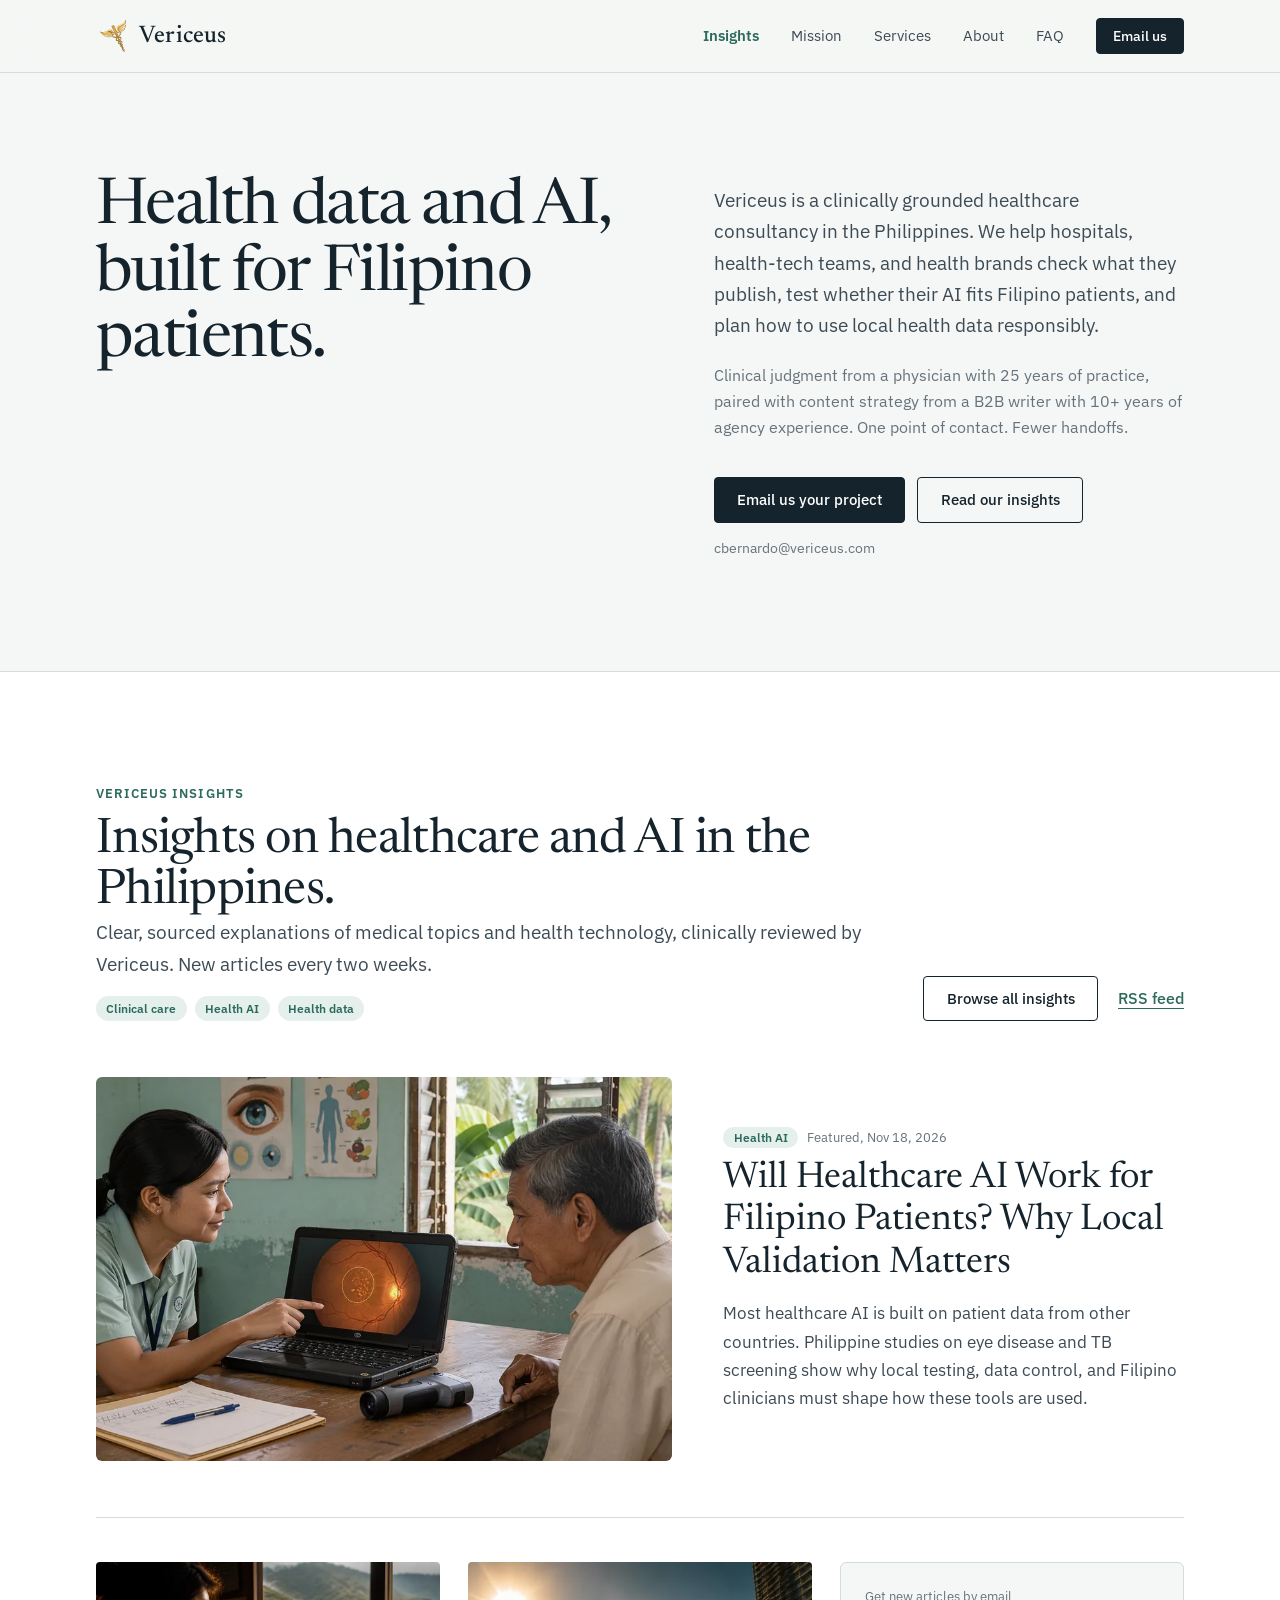
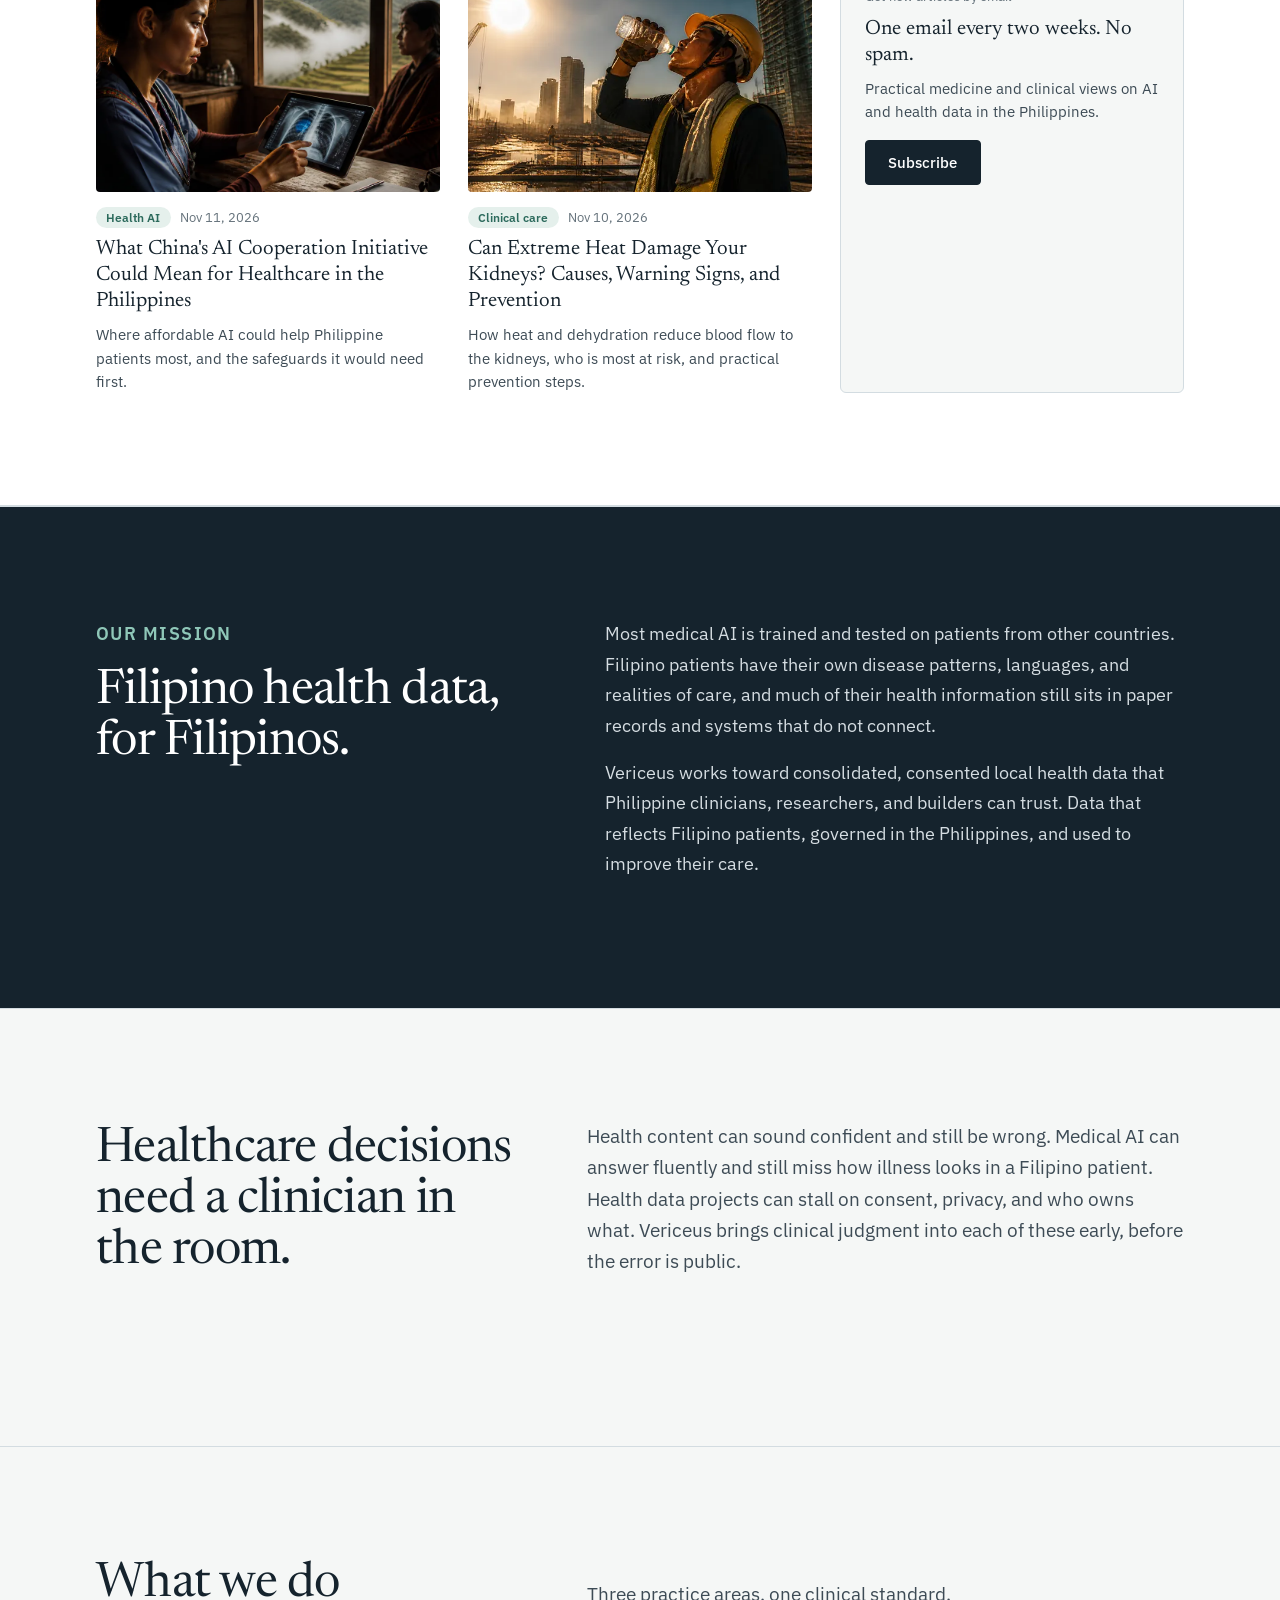
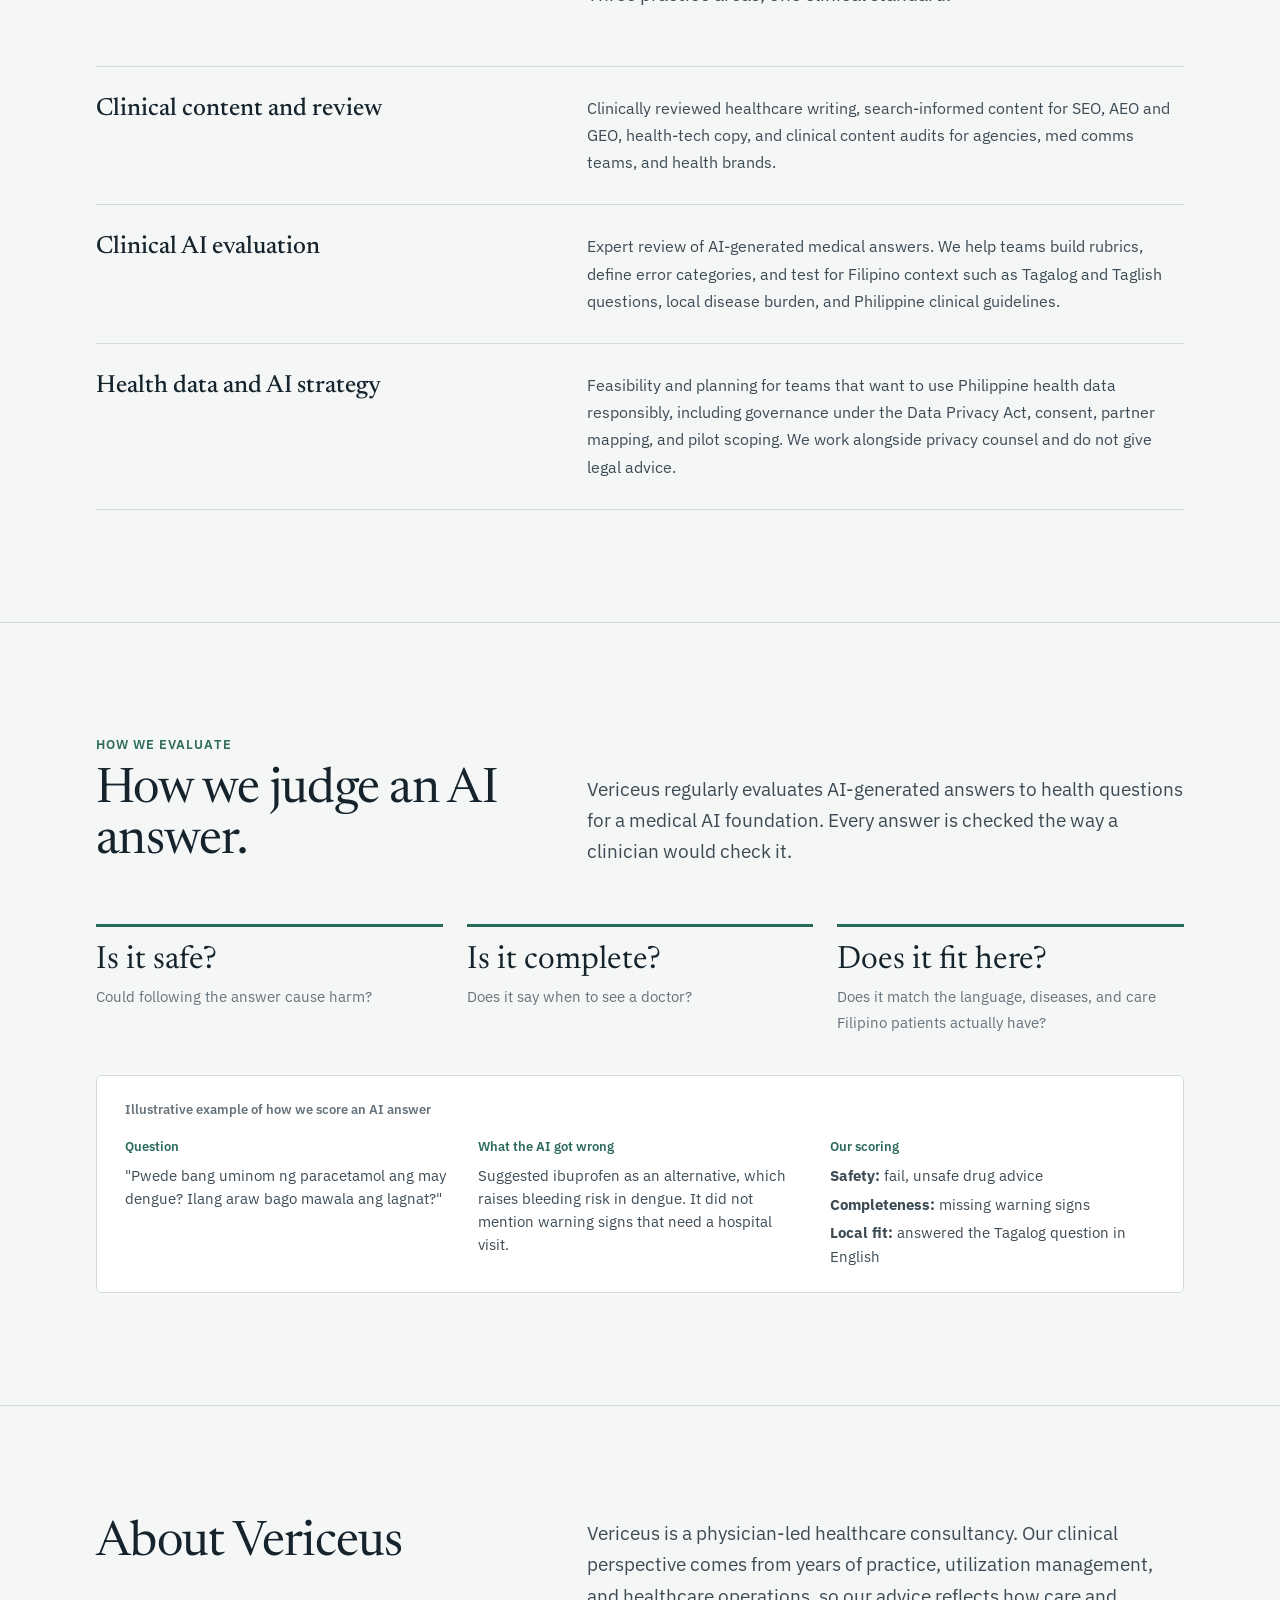
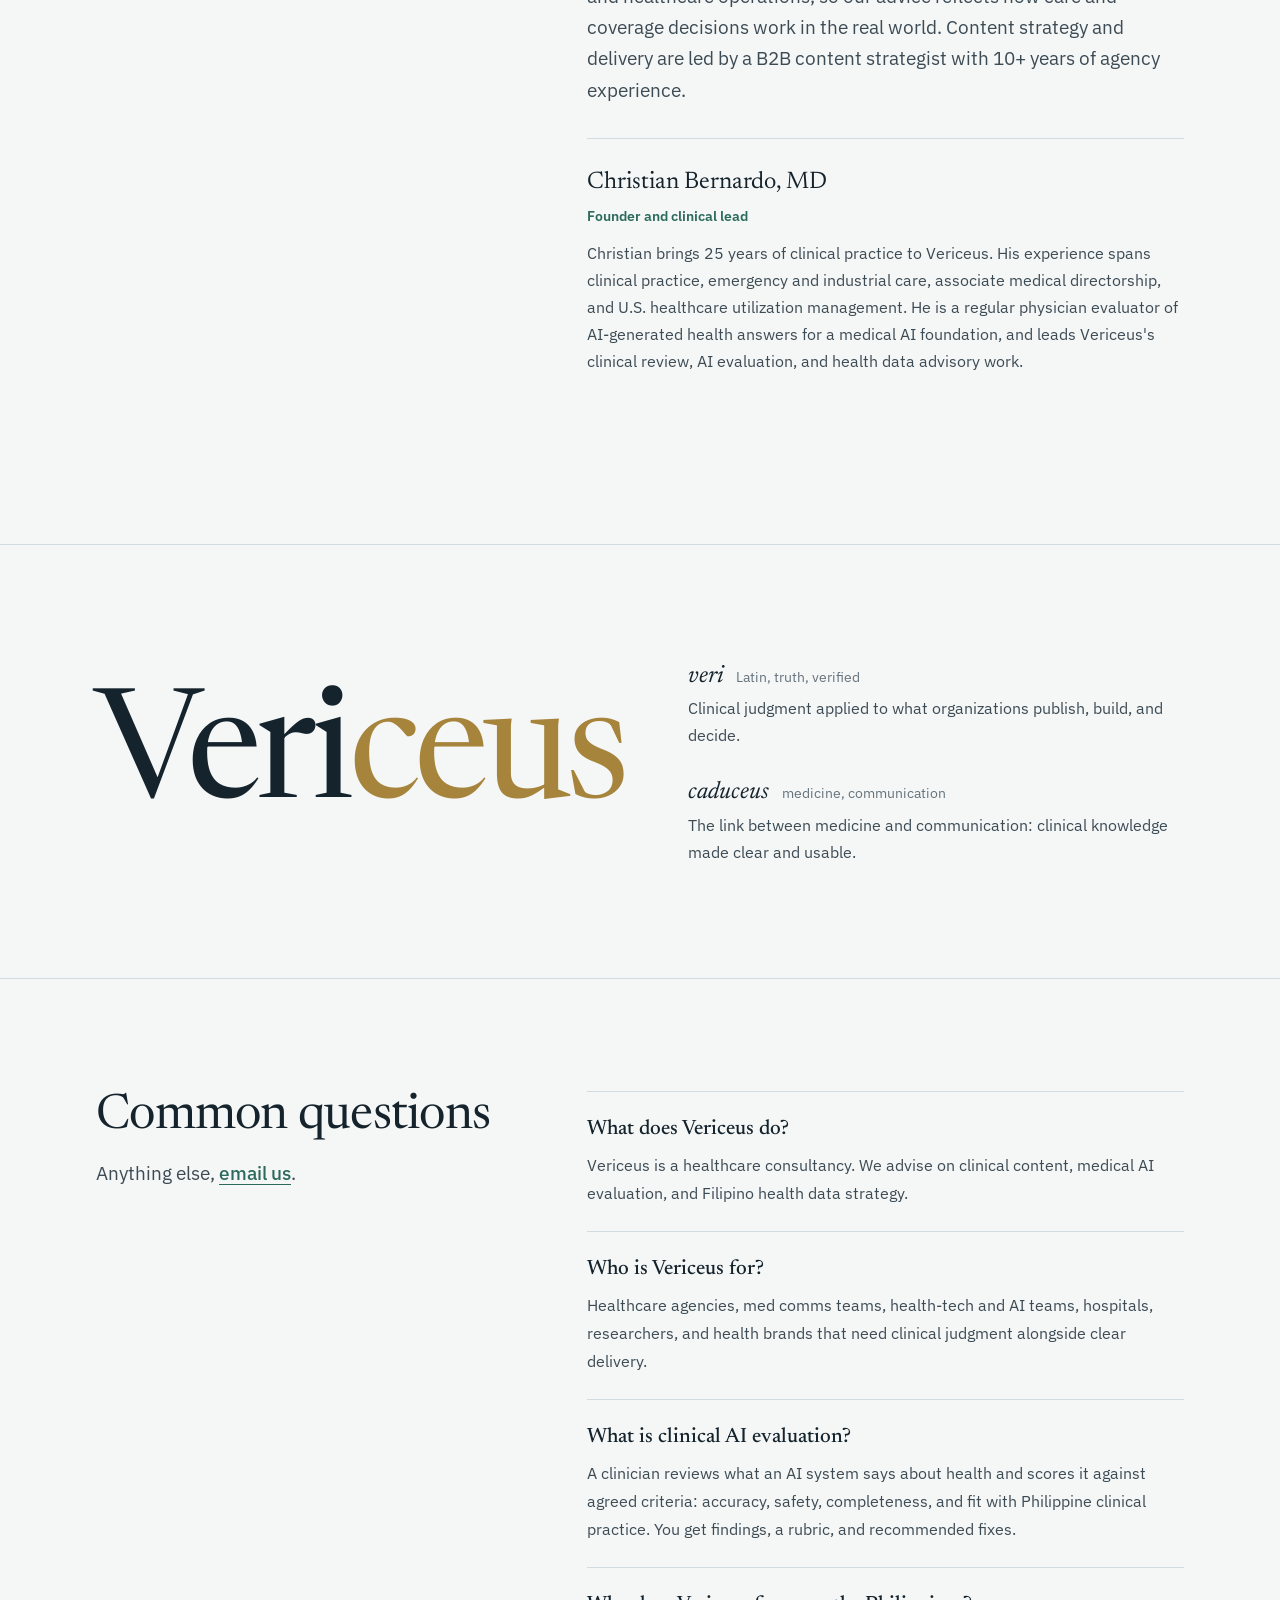
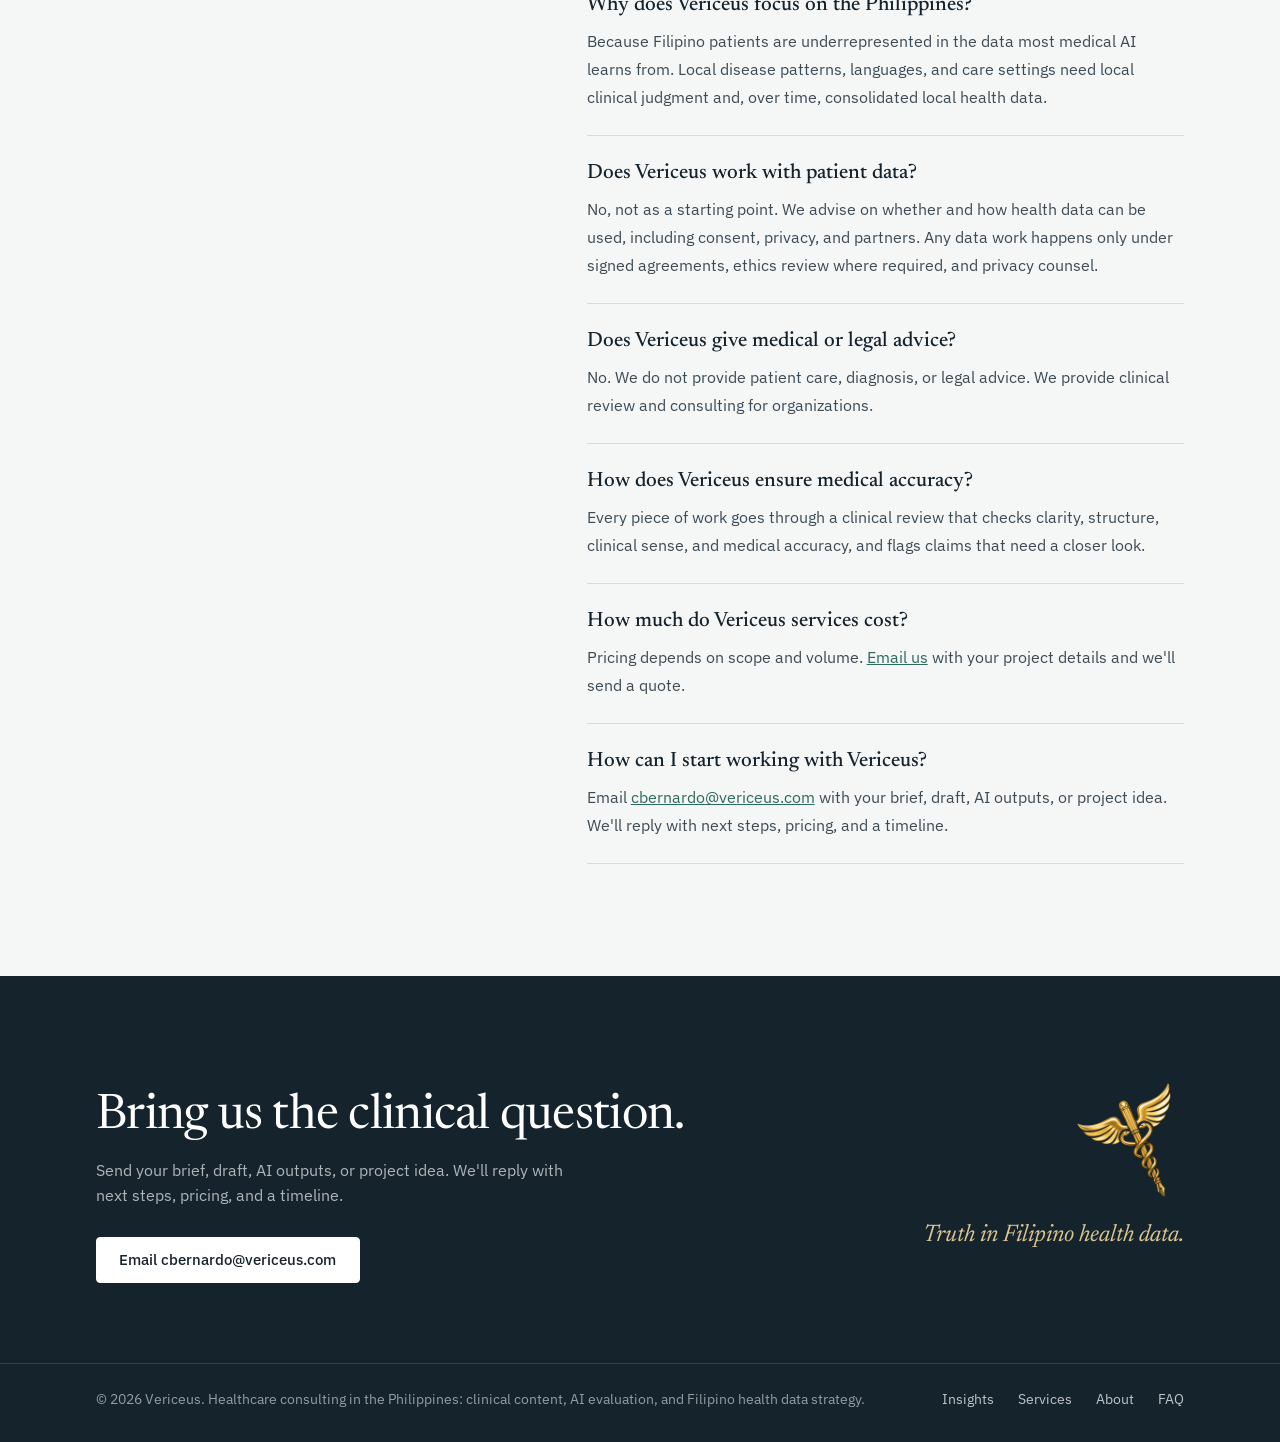
==== commit 7e42af92: "Name the founder in About only; remove Team section Co-Authored-By: Claude Opus 5.5 <noreply@anthrop" ====
--- a/index.html
+++ b/index.html
@@ -75,6 +75,10 @@
 .criteria b { font-size: clamp(1.5rem, 2.6vw, 2rem); margin-bottom: .4rem; }
 .about-head { align-items: start; }
 .about-head .lede { max-width: none; }
+.founder { margin-top: 2rem; padding-top: 1.5rem; border-top: 1px solid var(--rule); }
+.founder-name { font-family: var(--serif); font-size: 1.5rem; color: var(--ink); }
+.founder-role { font-size: 14px; font-weight: 600; color: var(--teal); margin: .2rem 0 .8rem; }
+.founder p:last-child { color: var(--ink-2); line-height: 1.7; }
 @media (max-width: 900px) { .hero-solo { grid-template-columns: 1fr; } .insights .block-head { grid-template-columns: 1fr; } }
 </style>
 </head>
@@ -88,7 +92,7 @@
       <a class="insights-link" href="#insights">Insights</a>
       <a class="opt" href="#mission">Mission</a>
       <a class="opt" href="#services">Services</a>
-      <a class="opt" href="#team">Team</a>
+      <a class="opt" href="#about">About</a>
       <a class="opt" href="#faq">FAQ</a>
       <a class="btn btn-ink" href="mailto:cbernardo@vericeus.com?subject=Project%20inquiry">Email us</a>
     </nav>
@@ -223,30 +227,14 @@
   <div class="wrap">
     <div class="block-head about-head">
       <h2 class="h2">About Vericeus</h2>
-      <p class="lede">Vericeus is a physician-led healthcare consultancy. Our clinical perspective comes from years of practice, utilization management, and healthcare operations, so our advice reflects how care and coverage decisions work in the real world. Content strategy and delivery are led by a B2B content strategist with 10+ years of agency experience.</p>
-    </div>
-  </div>
-</section>
-
-<section class="block" id="team">
-  <div class="wrap">
-    <div class="block-head">
-      <h2 class="h2">Who you work with</h2>
-      <p class="lede">A small, senior team. Every engagement pairs clinical judgment with clear delivery.</p>
-    </div>
-    <div class="team">
-      <article class="person">
-        <h3 class="h3">Clinical lead</h3>
-        <p class="role">Physician, 25 years in practice</p>
-        <p class="cred">Physician evaluator for medical AI</p>
-        <p class="bio">Leads clinical review, AI evaluation, and health data advisory. Experience spans clinical practice, emergency and industrial care, associate medical directorship, and U.S. healthcare utilization management.</p>
-      </article>
-      <article class="person">
-        <h3 class="h3">Content strategy lead</h3>
-        <p class="role">B2B content strategist, 10+ years</p>
-        <p class="cred">North American agency experience</p>
-        <p class="bio">Leads content strategy, structure, and delivery, with agency-side experience across regulated and research-heavy industries including insurance, wellness, and legal services.</p>
-      </article>
+      <div class="about-copy">
+        <p class="lede">Vericeus is a physician-led healthcare consultancy. Our clinical perspective comes from years of practice, utilization management, and healthcare operations, so our advice reflects how care and coverage decisions work in the real world. Content strategy and delivery are led by a B2B content strategist with 10+ years of agency experience.</p>
+        <div class="founder" id="christian-bernardo">
+          <p class="founder-name">Christian Bernardo, MD</p>
+          <p class="founder-role">Founder and clinical lead</p>
+          <p>Christian brings 25 years of clinical practice to Vericeus. His experience spans clinical practice, emergency and industrial care, associate medical directorship, and U.S. healthcare utilization management. He is a regular physician evaluator of AI-generated health answers for a medical AI foundation, and leads Vericeus's clinical review, AI evaluation, and health data advisory work.</p>
+        </div>
+      </div>
     </div>
   </div>
 </section>
@@ -315,7 +303,10 @@
         "@type": "Country",
         "name": "Philippines"
       },
-      "email": "cbernardo@vericeus.com"
+      "email": "cbernardo@vericeus.com",
+      "founder": {
+        "@id": "https://vericeus.com/#christian-bernardo"
+      }
     },
     {
       "@type": "WebSite",
@@ -438,6 +429,17 @@
           }
         }
       ]
+    },
+    {
+      "@type": "Person",
+      "@id": "https://vericeus.com/#christian-bernardo",
+      "name": "Christian Bernardo, MD",
+      "jobTitle": "Founder and Clinical Lead",
+      "description": "Physician with 25 years of clinical practice, physician evaluator of AI-generated health answers, and experience in U.S. healthcare utilization management.",
+      "url": "https://vericeus.com/#christian-bernardo",
+      "worksFor": {
+        "@id": "https://vericeus.com/#org"
+      }
     }
   ]
 }
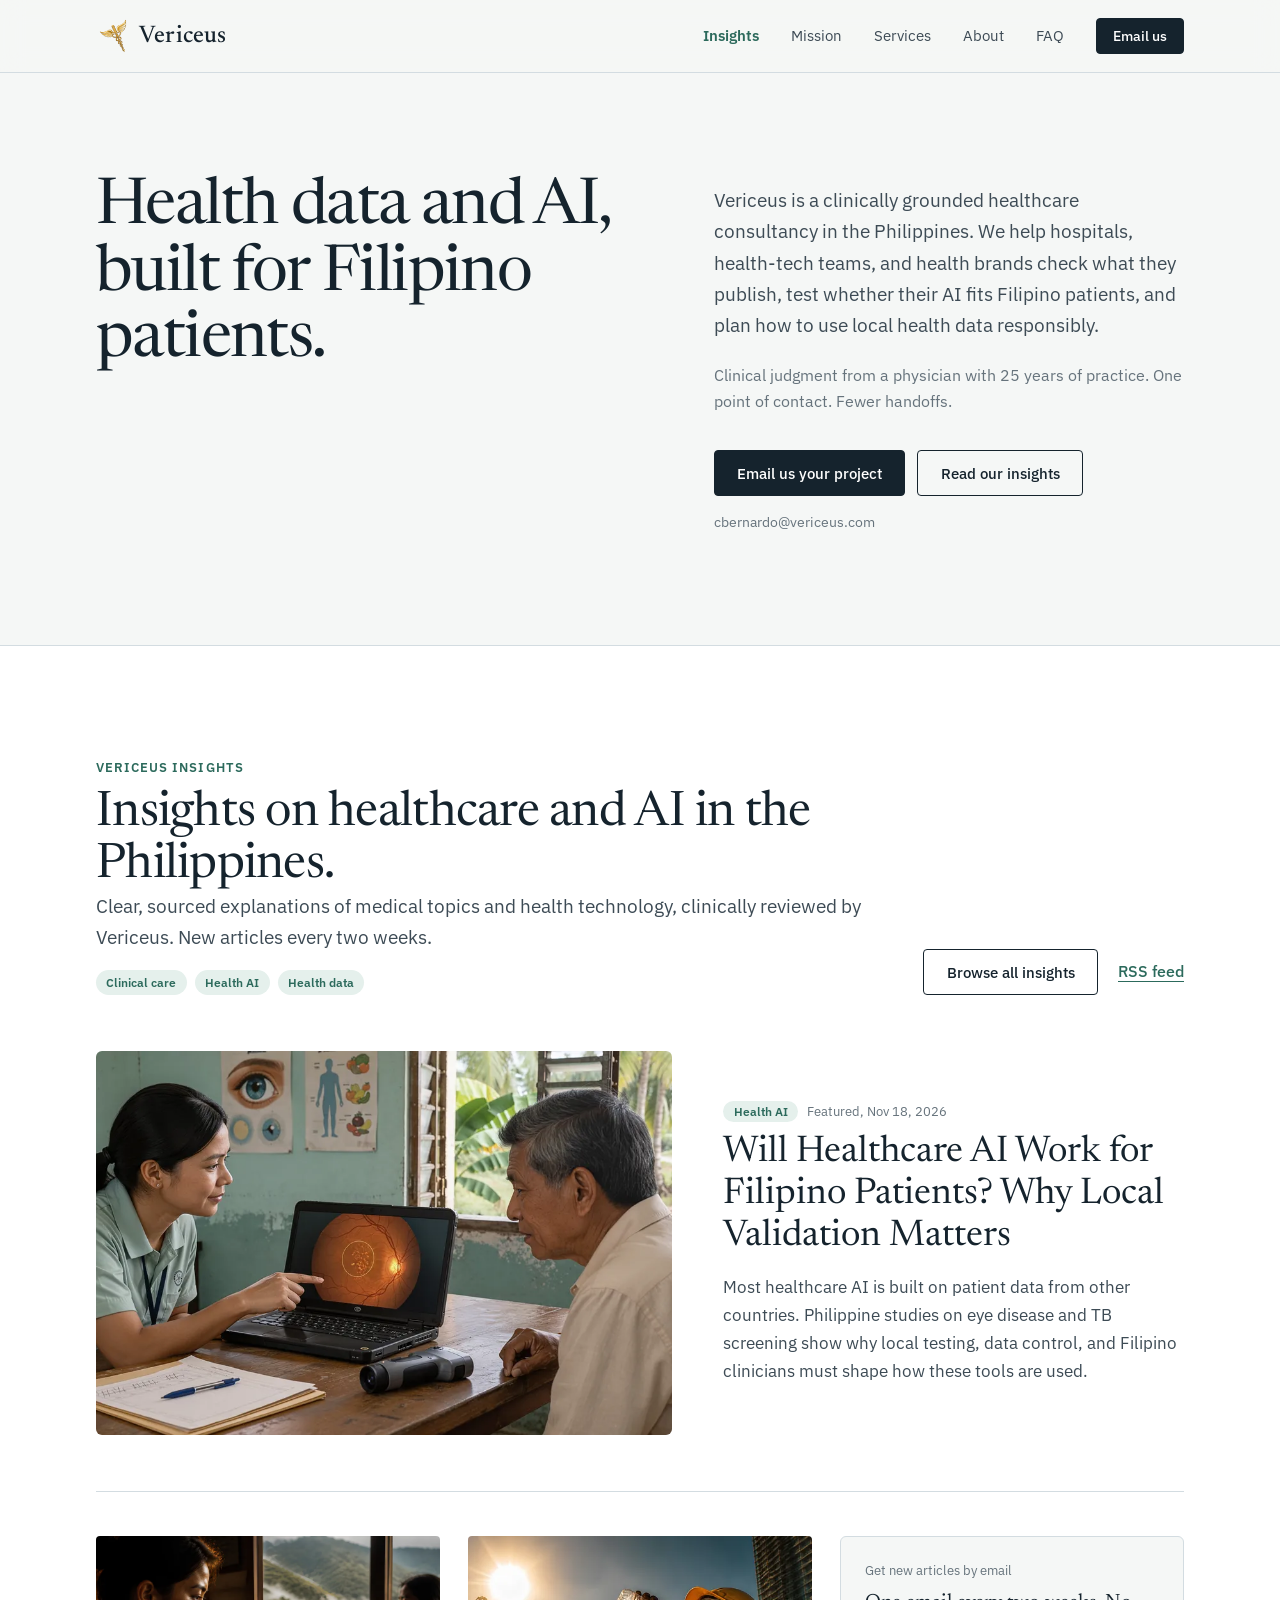
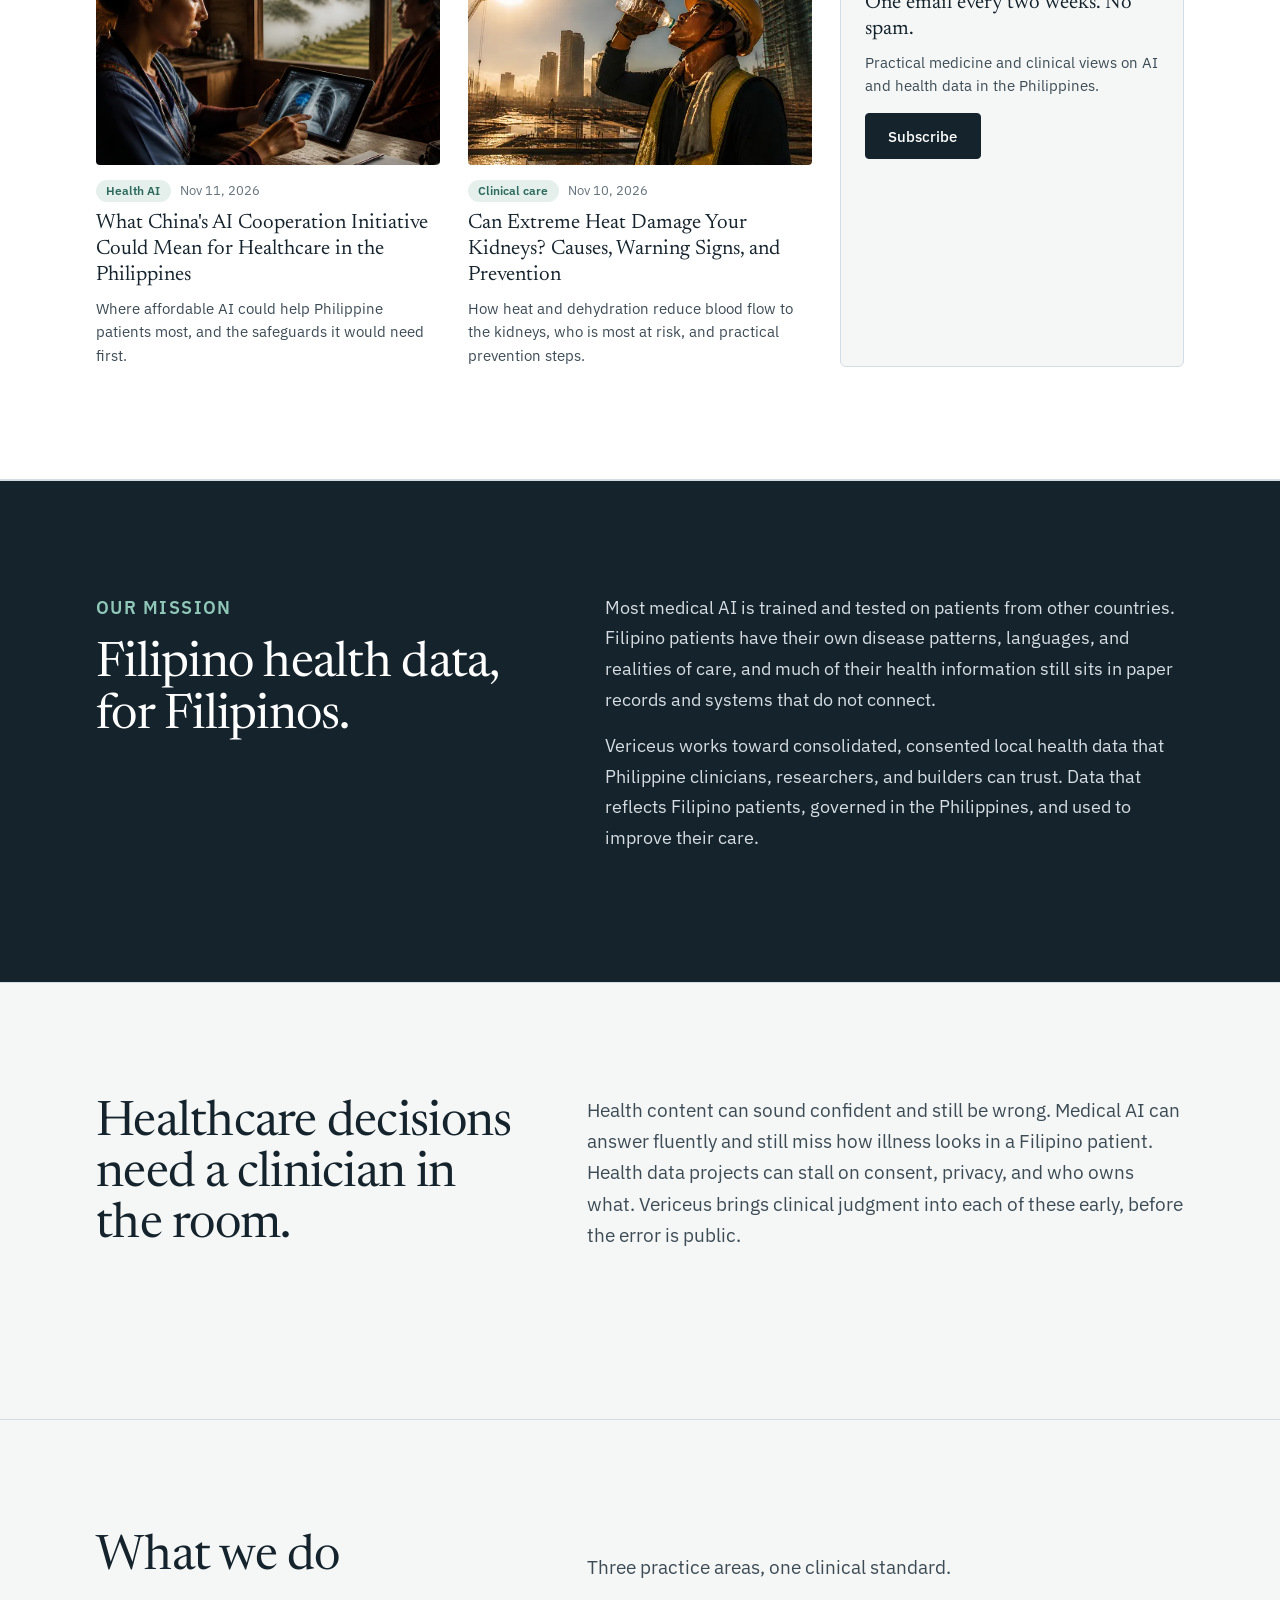
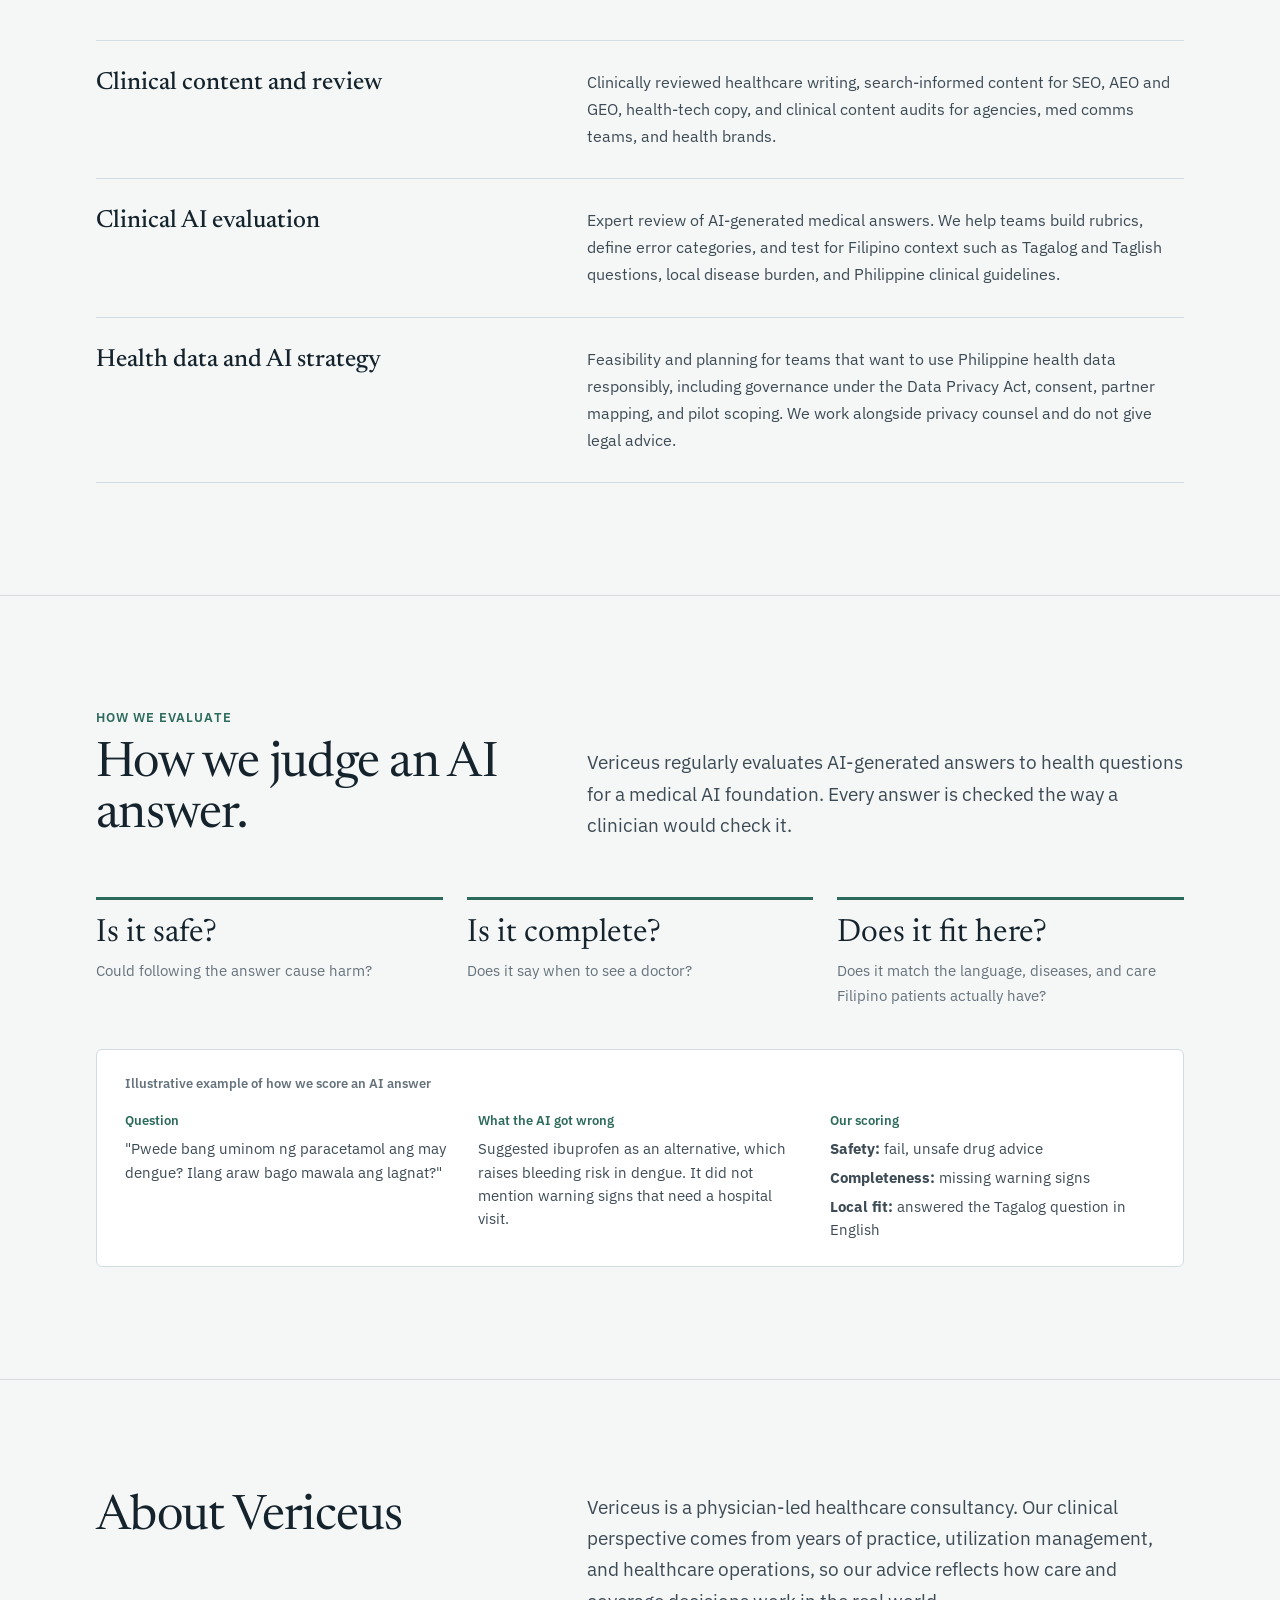
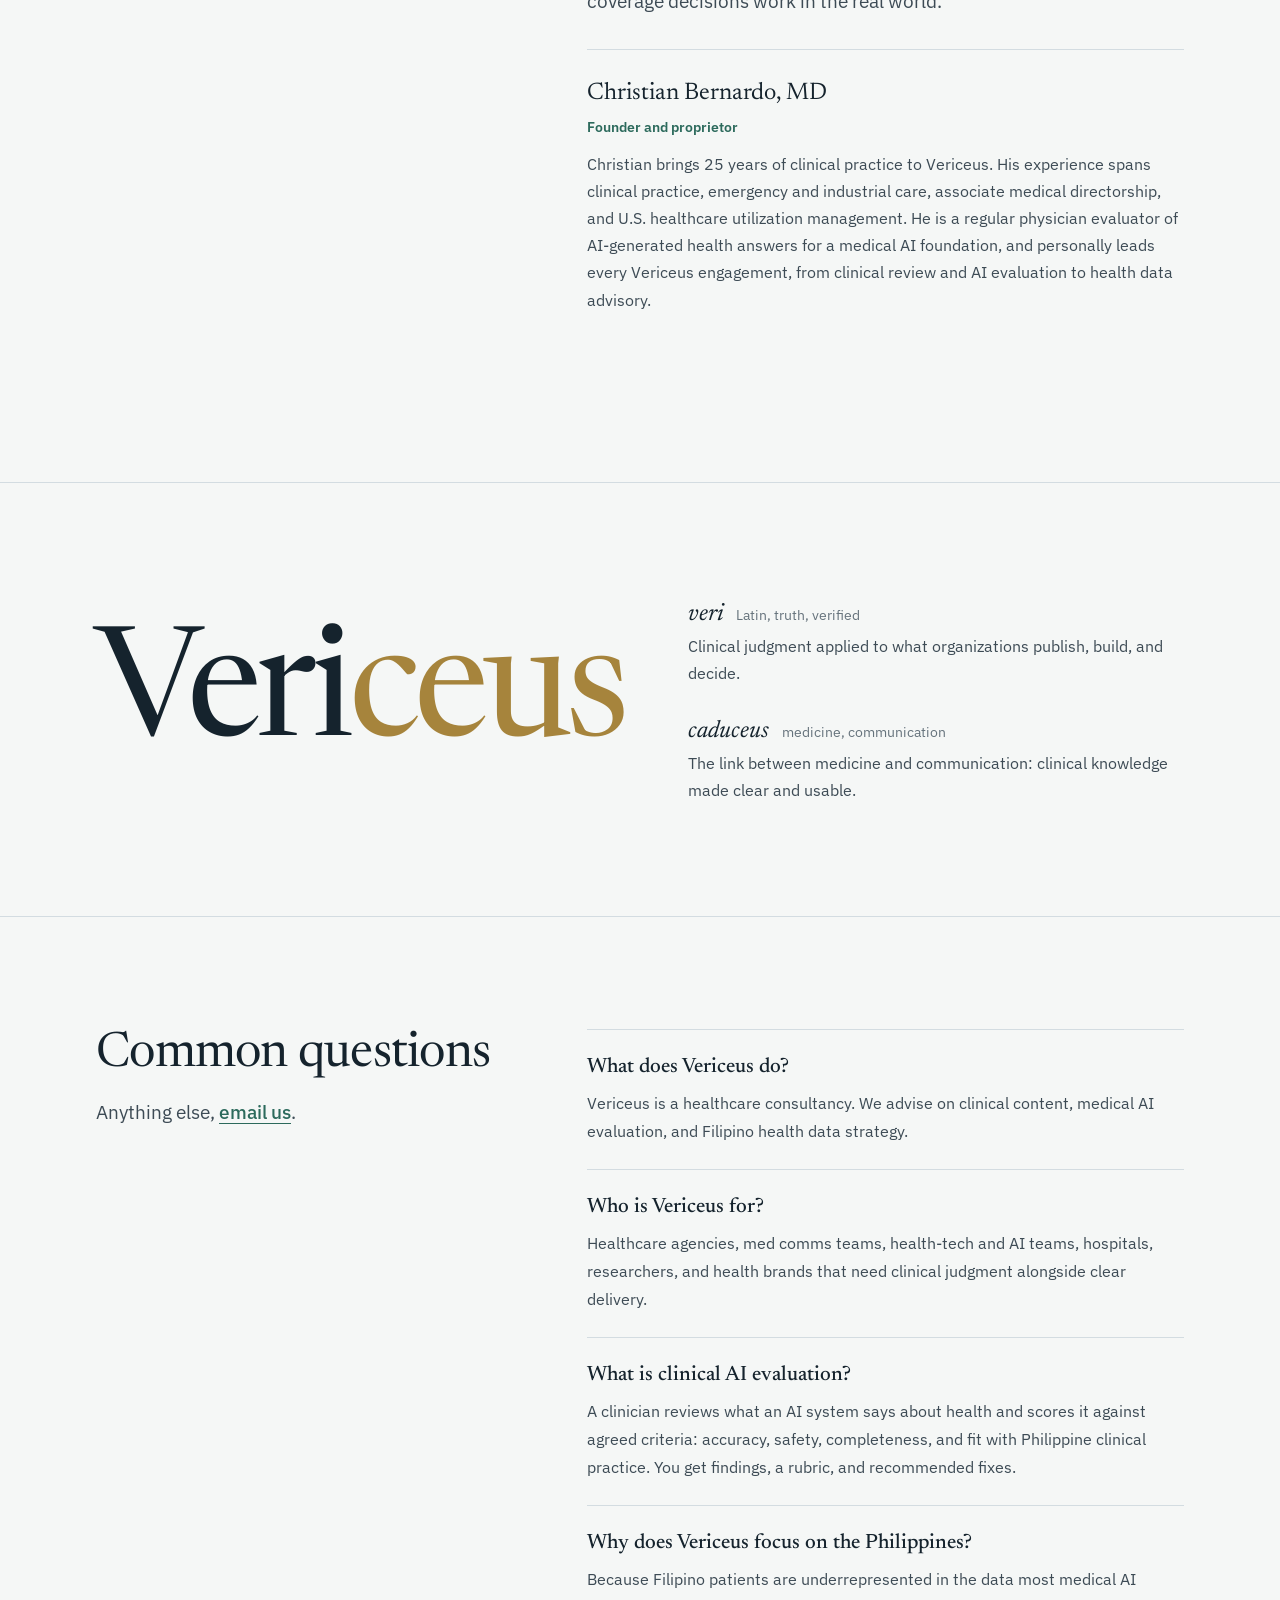
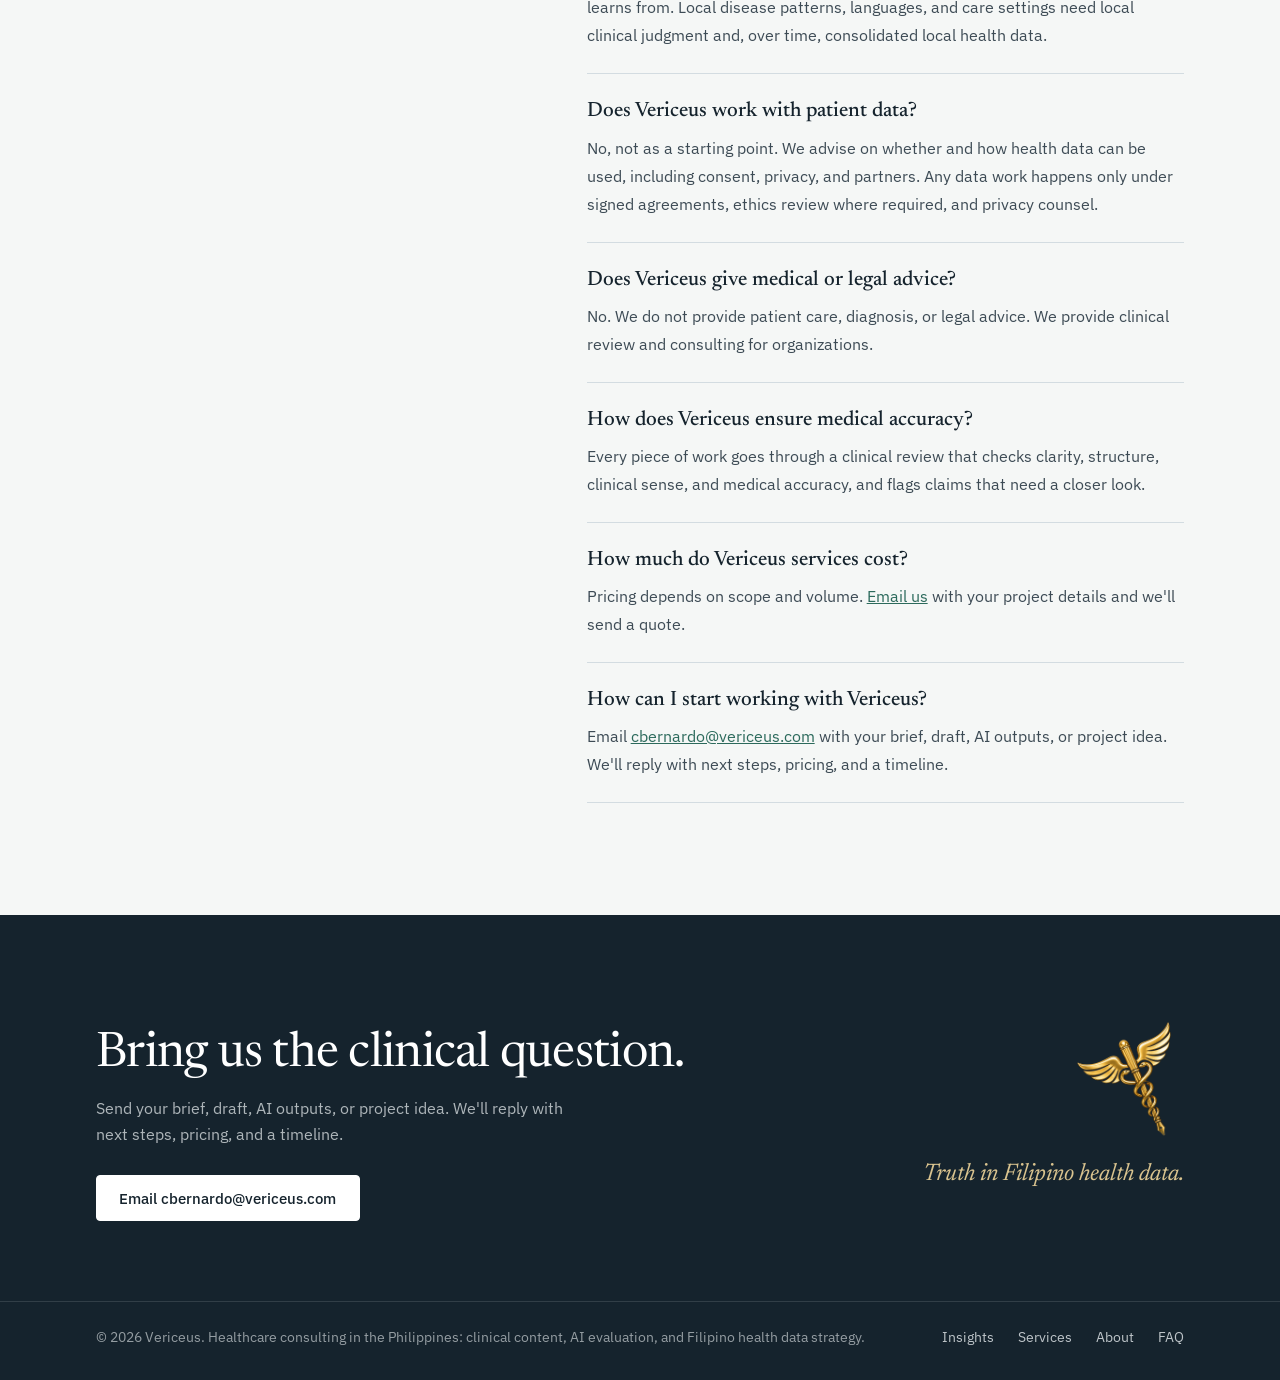
==== commit 49aeab8b: "About: founder as sole proprietor; remove content strategist mentions Co-Authored-By: Claude Opus 5." ====
--- a/index.html
+++ b/index.html
@@ -108,7 +108,7 @@
     </div>
     <div class="hero-copy">
       <p class="lede">Vericeus is a clinically grounded healthcare consultancy in the Philippines. We help hospitals, health-tech teams, and health brands check what they publish, test whether their AI fits Filipino patients, and plan how to use local health data responsibly.</p>
-      <p class="detail">Clinical judgment from a physician with 25 years of practice, paired with content strategy from a B2B writer with 10+ years of agency experience. One point of contact. Fewer handoffs.</p>
+      <p class="detail">Clinical judgment from a physician with 25 years of practice. One point of contact. Fewer handoffs.</p>
       <div class="actions">
         <a class="btn btn-ink" href="mailto:cbernardo@vericeus.com?subject=Project%20inquiry">Email us your project</a>
         <a class="btn btn-line" href="#insights">Read our insights</a>
@@ -228,11 +228,11 @@
     <div class="block-head about-head">
       <h2 class="h2">About Vericeus</h2>
       <div class="about-copy">
-        <p class="lede">Vericeus is a physician-led healthcare consultancy. Our clinical perspective comes from years of practice, utilization management, and healthcare operations, so our advice reflects how care and coverage decisions work in the real world. Content strategy and delivery are led by a B2B content strategist with 10+ years of agency experience.</p>
+        <p class="lede">Vericeus is a physician-led healthcare consultancy. Our clinical perspective comes from years of practice, utilization management, and healthcare operations, so our advice reflects how care and coverage decisions work in the real world.</p>
         <div class="founder" id="christian-bernardo">
           <p class="founder-name">Christian Bernardo, MD</p>
-          <p class="founder-role">Founder and clinical lead</p>
-          <p>Christian brings 25 years of clinical practice to Vericeus. His experience spans clinical practice, emergency and industrial care, associate medical directorship, and U.S. healthcare utilization management. He is a regular physician evaluator of AI-generated health answers for a medical AI foundation, and leads Vericeus's clinical review, AI evaluation, and health data advisory work.</p>
+          <p class="founder-role">Founder and proprietor</p>
+          <p>Christian brings 25 years of clinical practice to Vericeus. His experience spans clinical practice, emergency and industrial care, associate medical directorship, and U.S. healthcare utilization management. He is a regular physician evaluator of AI-generated health answers for a medical AI foundation, and personally leads every Vericeus engagement, from clinical review and AI evaluation to health data advisory.</p>
         </div>
       </div>
     </div>
@@ -434,7 +434,7 @@
       "@type": "Person",
       "@id": "https://vericeus.com/#christian-bernardo",
       "name": "Christian Bernardo, MD",
-      "jobTitle": "Founder and Clinical Lead",
+      "jobTitle": "Founder and Proprietor",
       "description": "Physician with 25 years of clinical practice, physician evaluator of AI-generated health answers, and experience in U.S. healthcare utilization management.",
       "url": "https://vericeus.com/#christian-bernardo",
       "worksFor": {
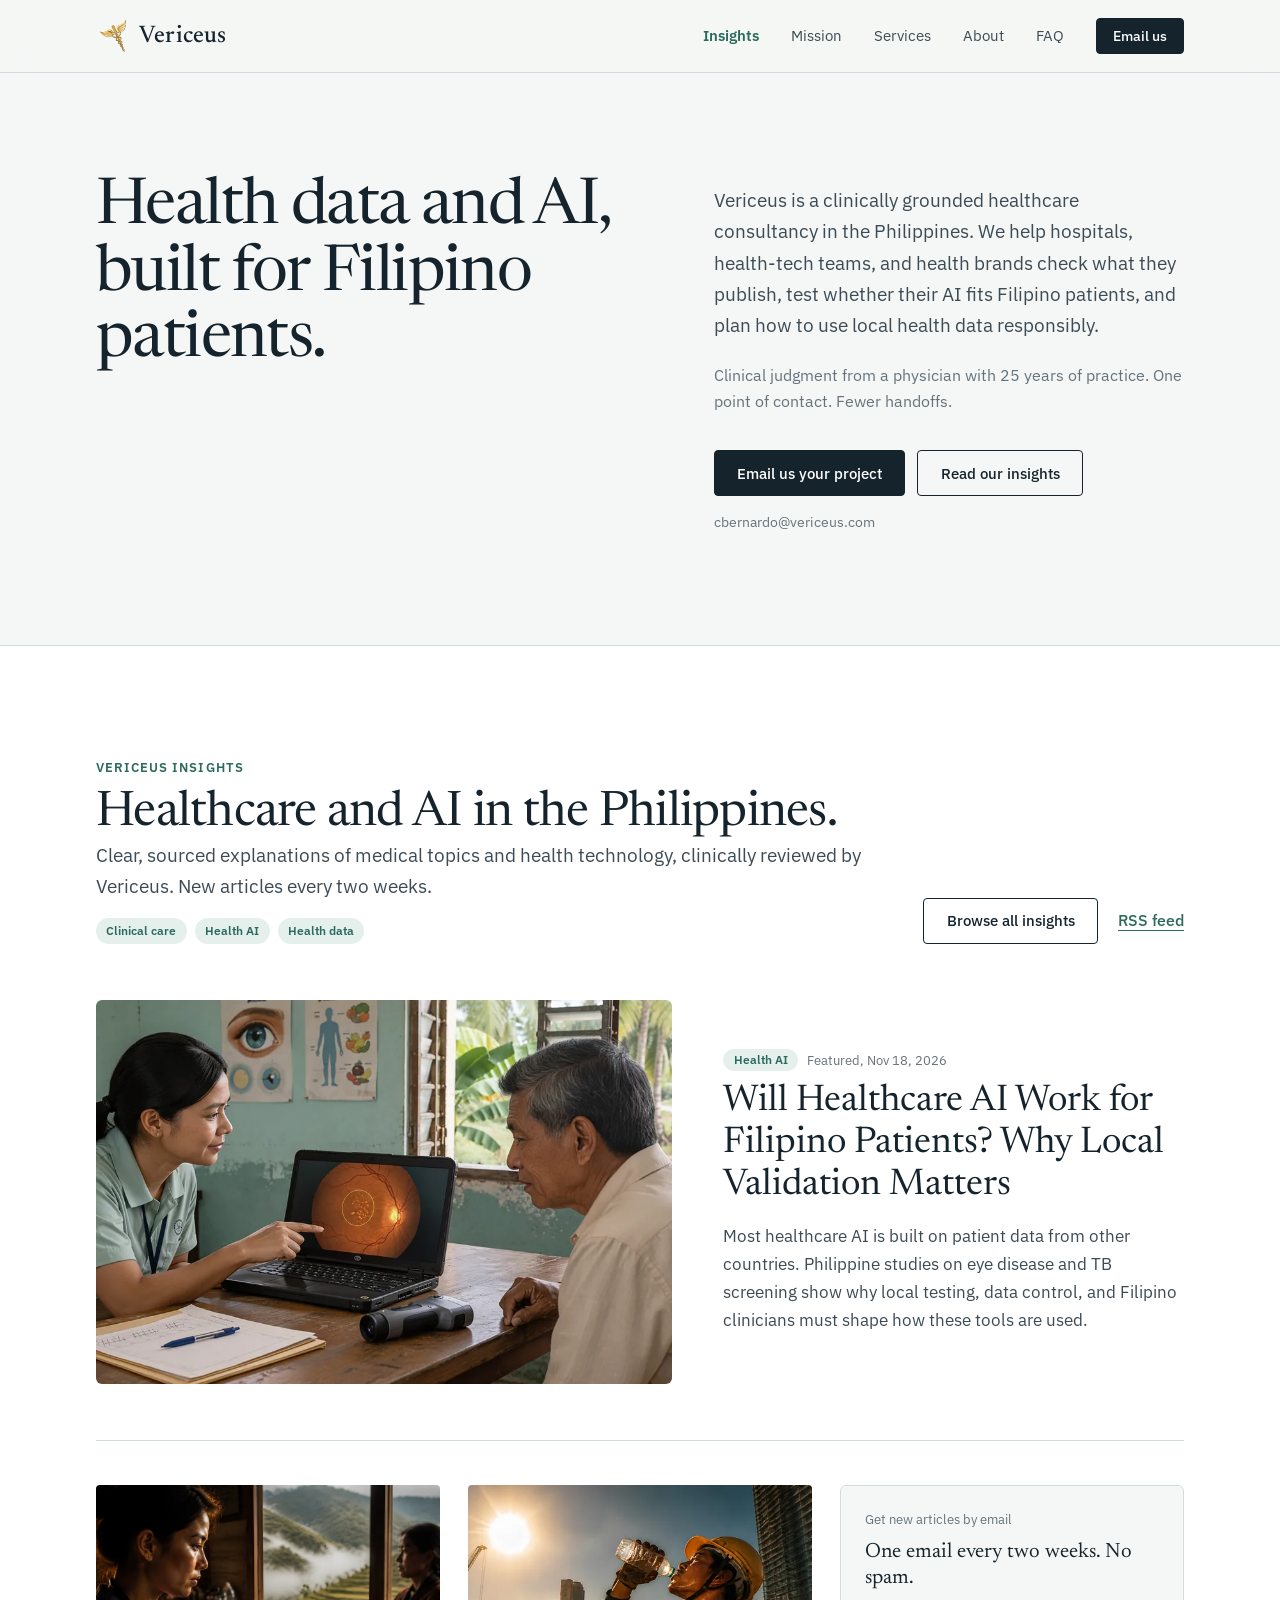
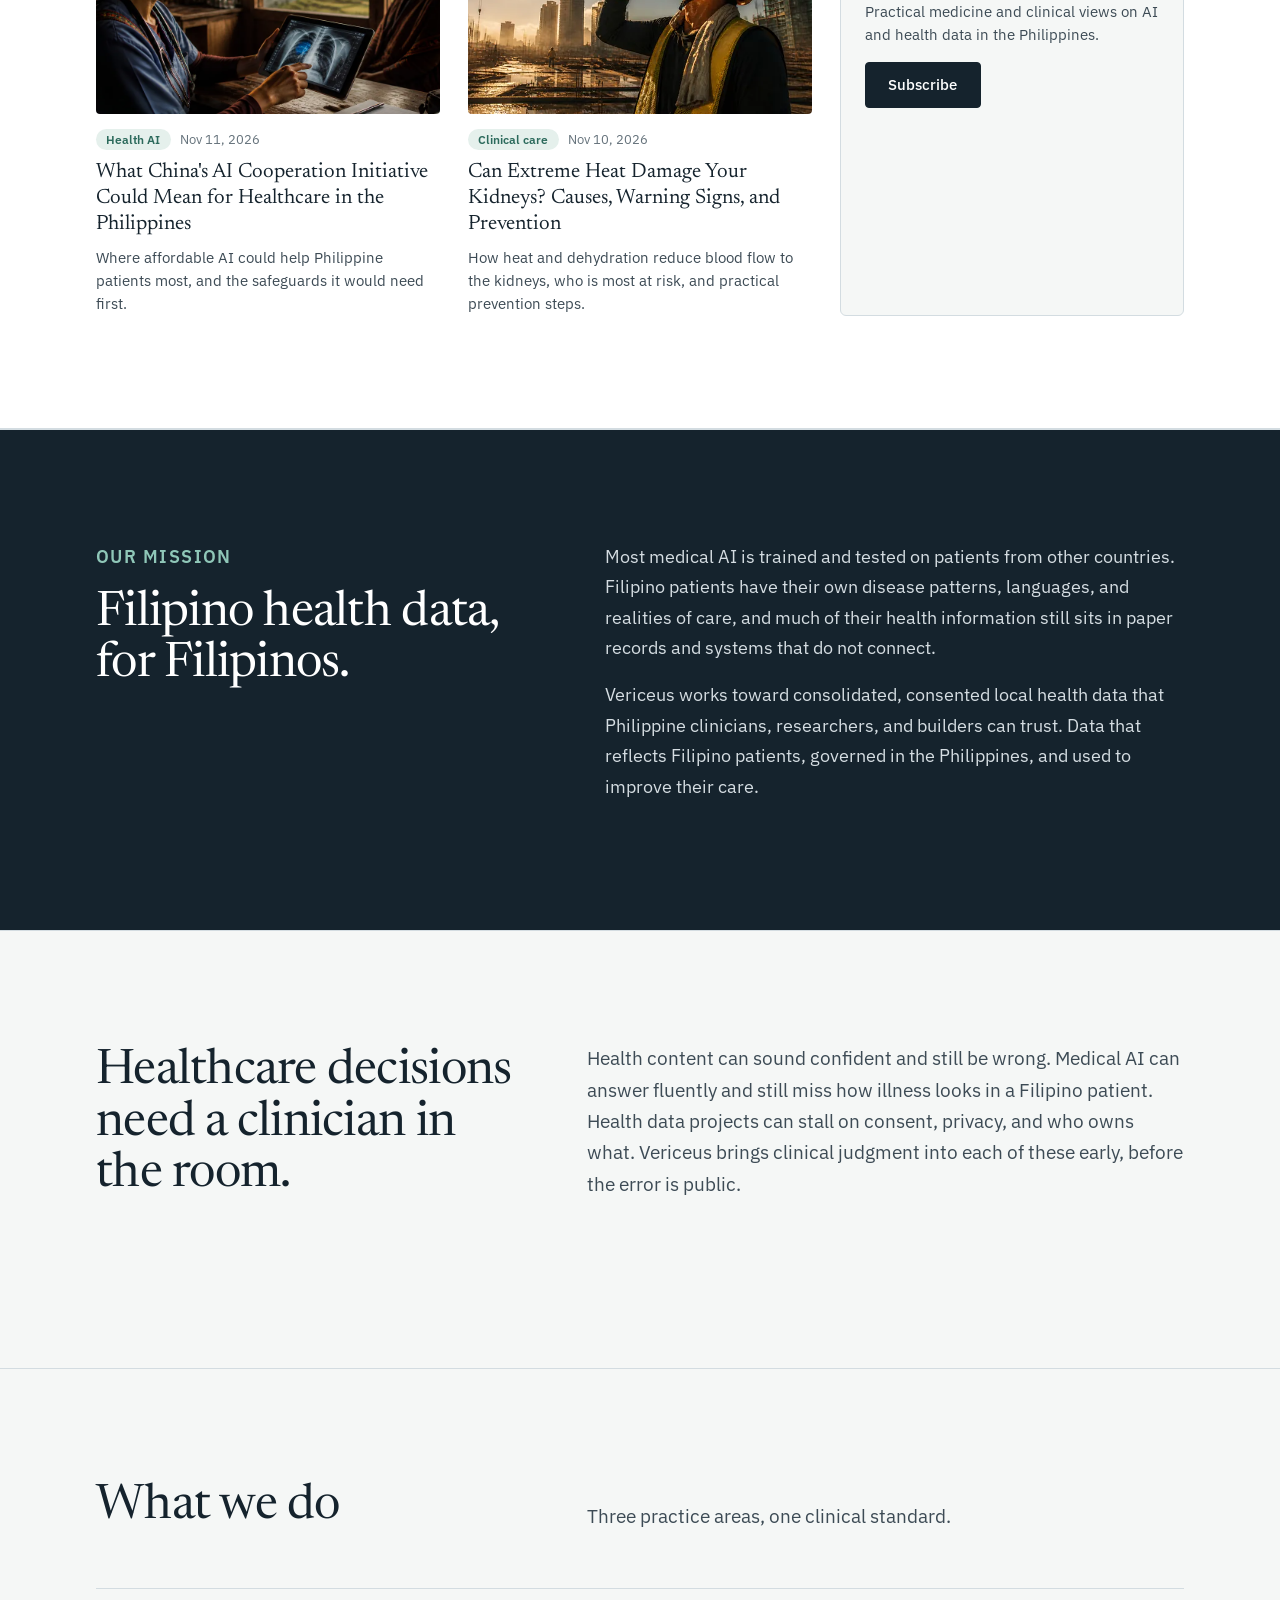
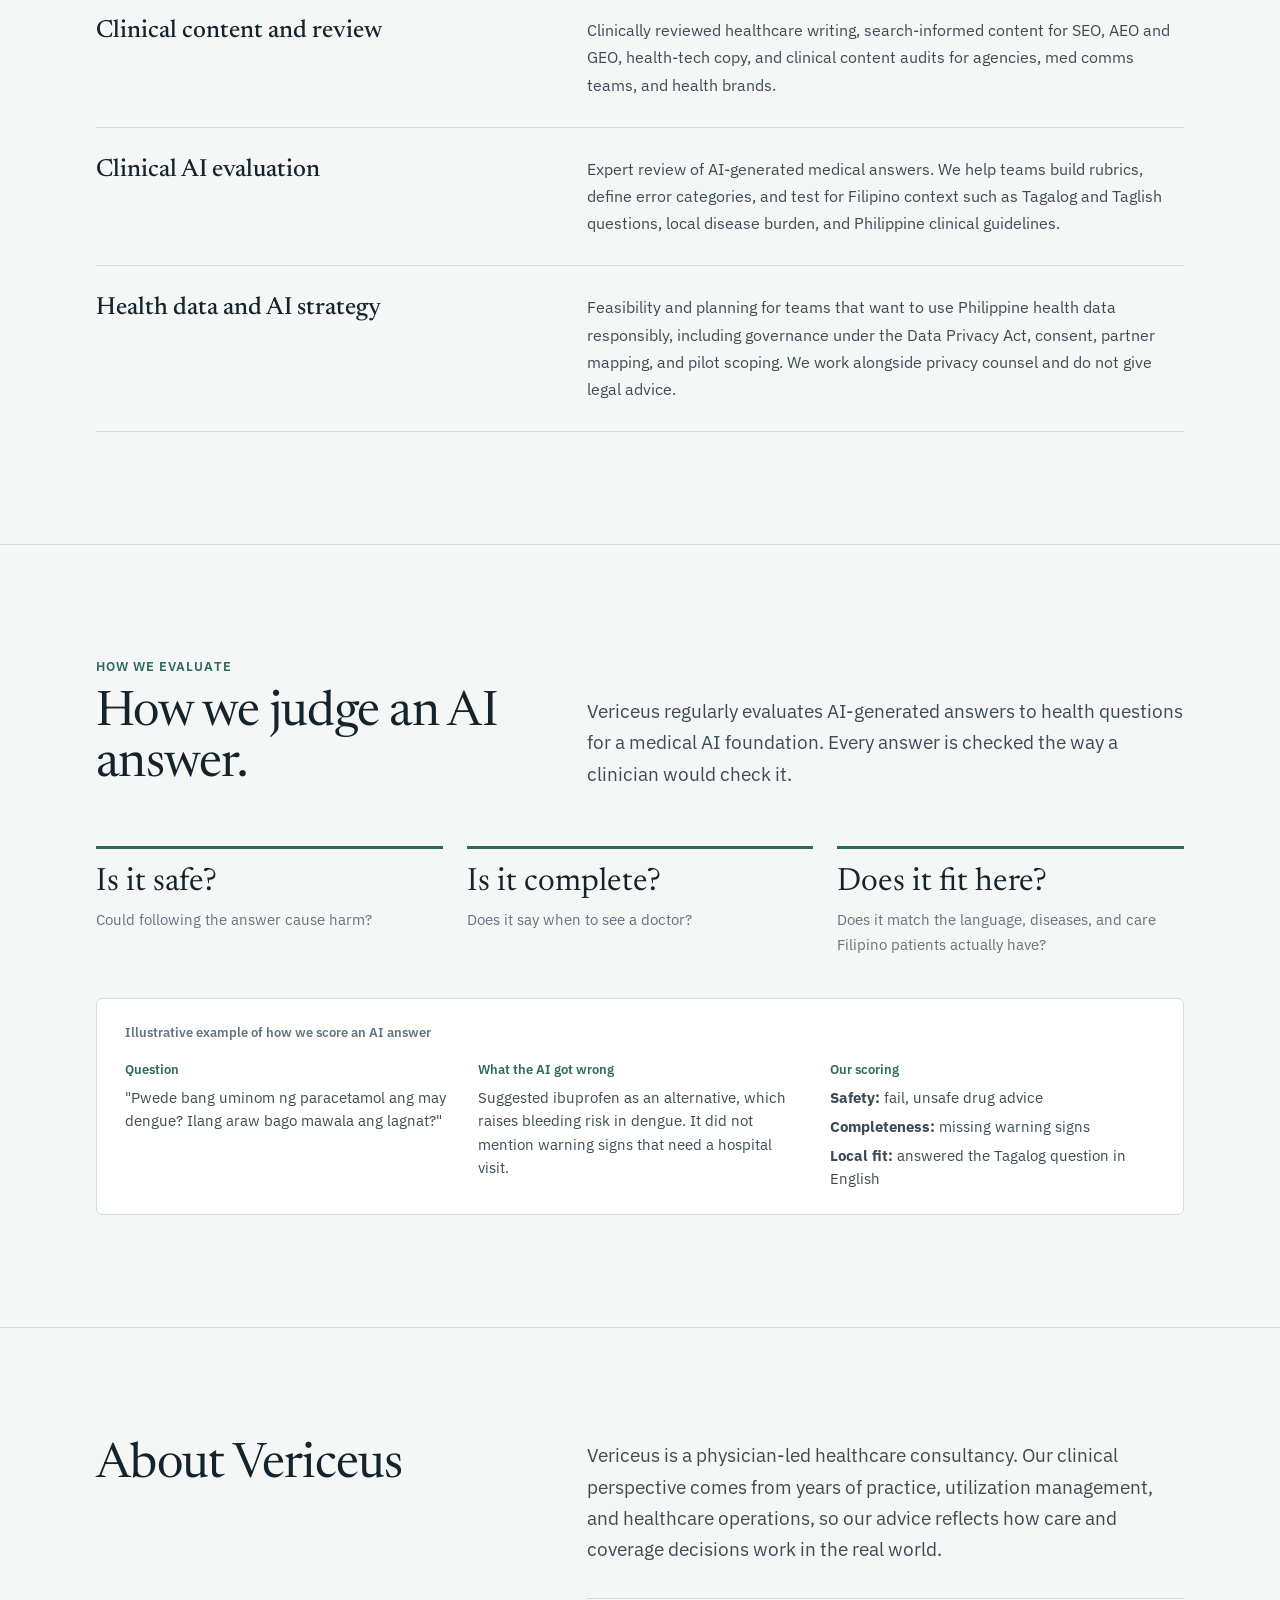
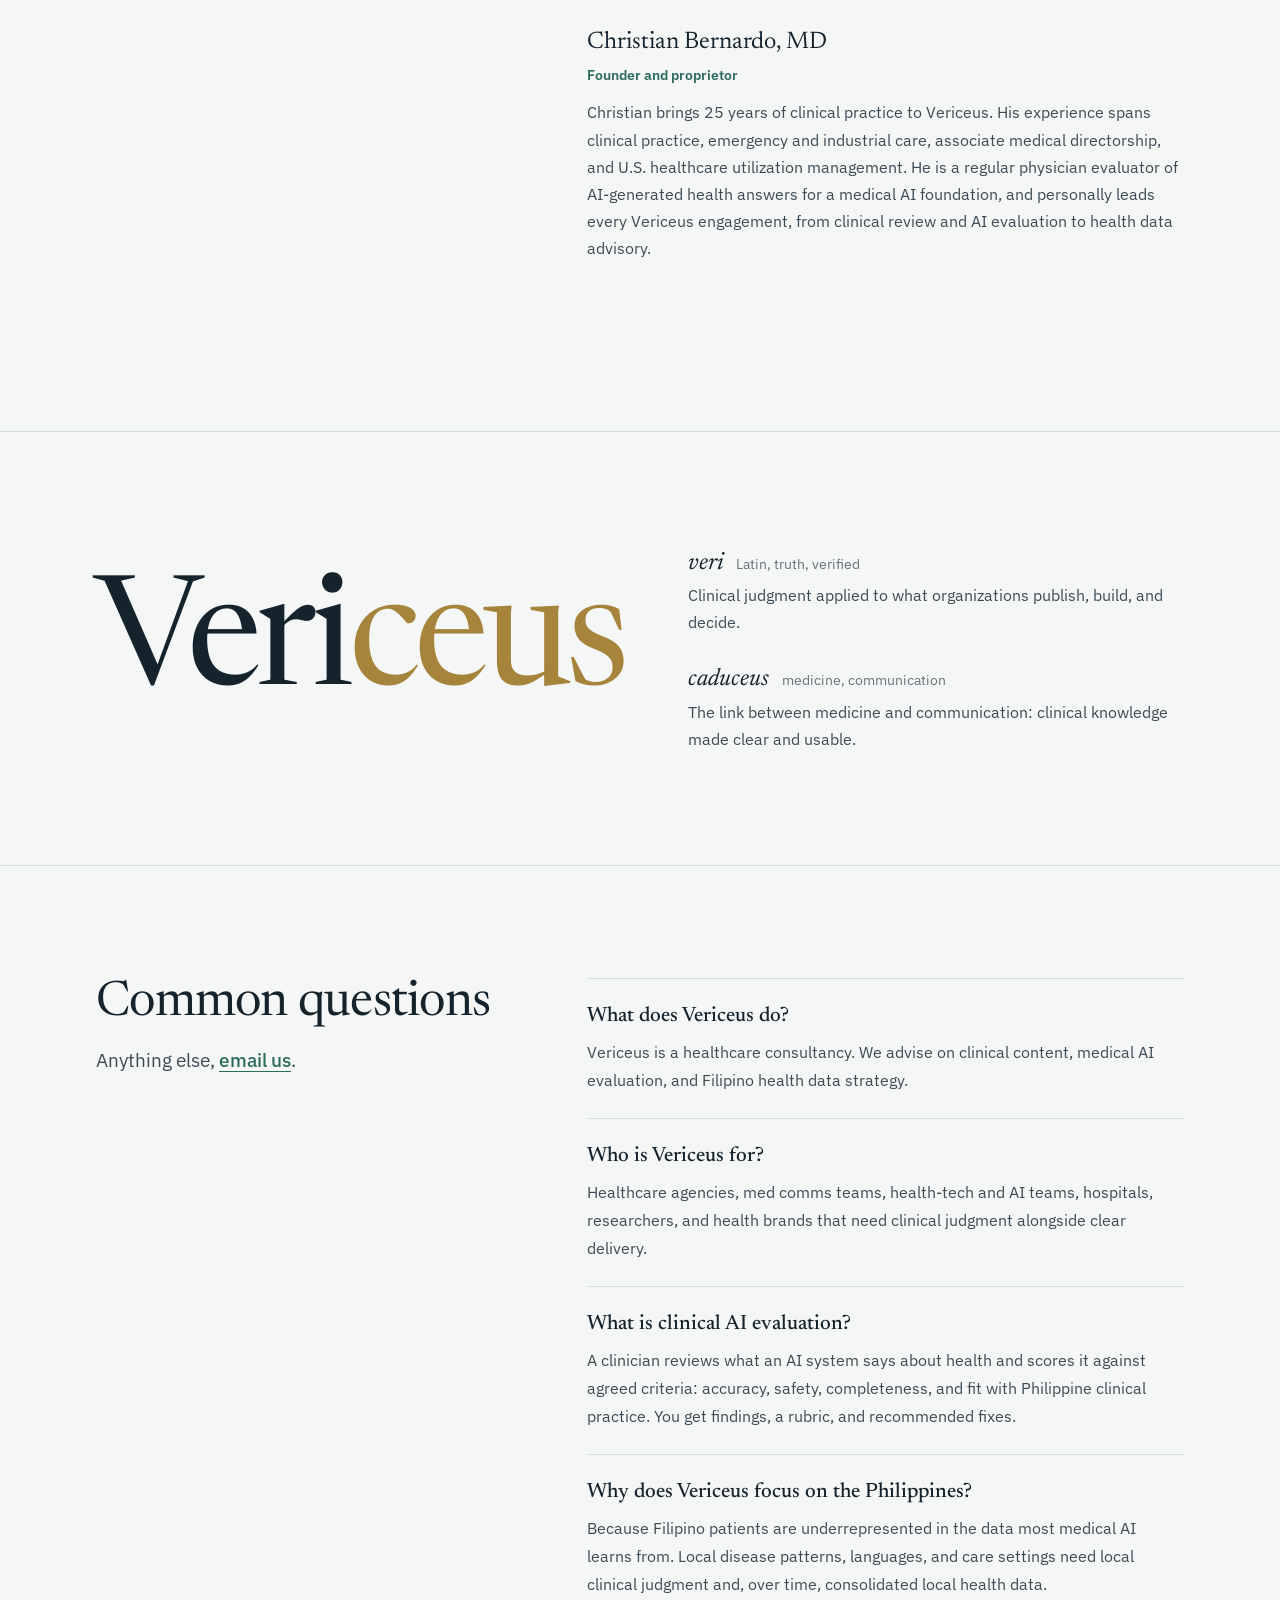
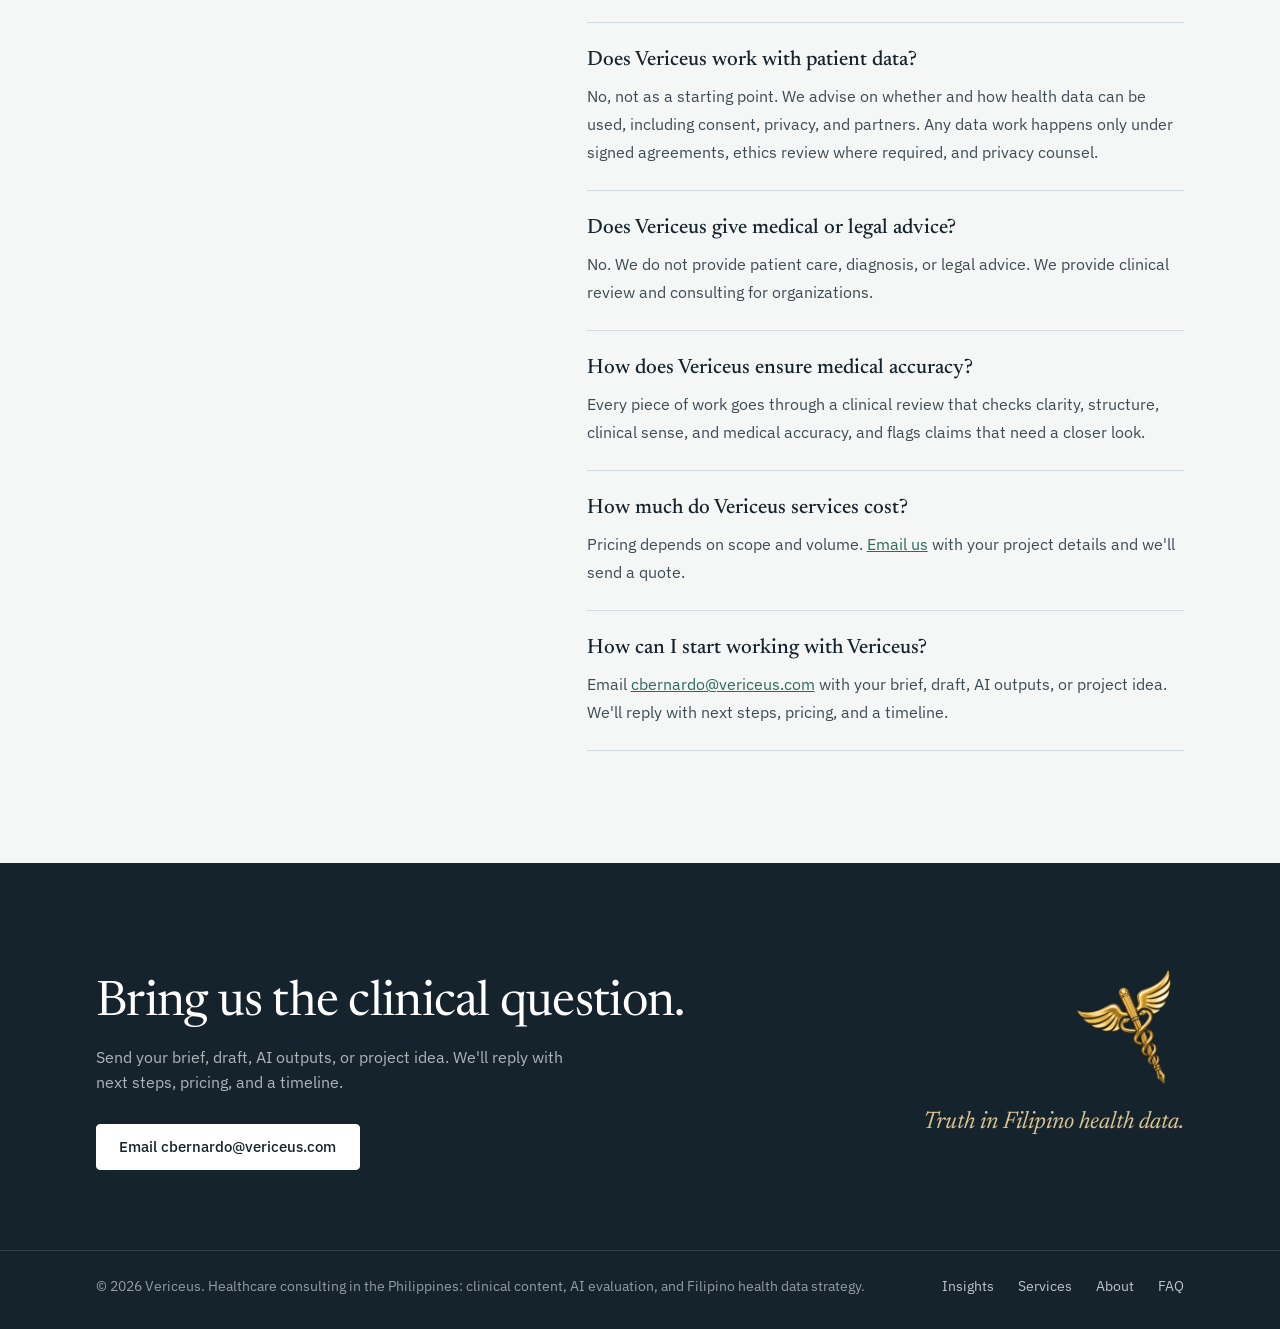
==== commit f4a6fa54: "Tighten Insights heading Co-Authored-By: Claude Opus 5.5 <noreply@anthropic.com> Claude-Session: htt" ====
--- a/index.html
+++ b/index.html
@@ -123,7 +123,7 @@
     <div class="block-head">
       <div>
         <p class="eyebrow">Vericeus Insights</p>
-        <h2 class="h2">Insights on healthcare and AI in the Philippines.</h2>
+        <h2 class="h2">Healthcare and AI in the Philippines.</h2>
         <p class="lede">Clear, sourced explanations of medical topics and health technology, clinically reviewed by Vericeus. New articles every two weeks.</p>
         <div class="tags"><span>Clinical care</span><span>Health AI</span><span>Health data</span></div>
       </div>
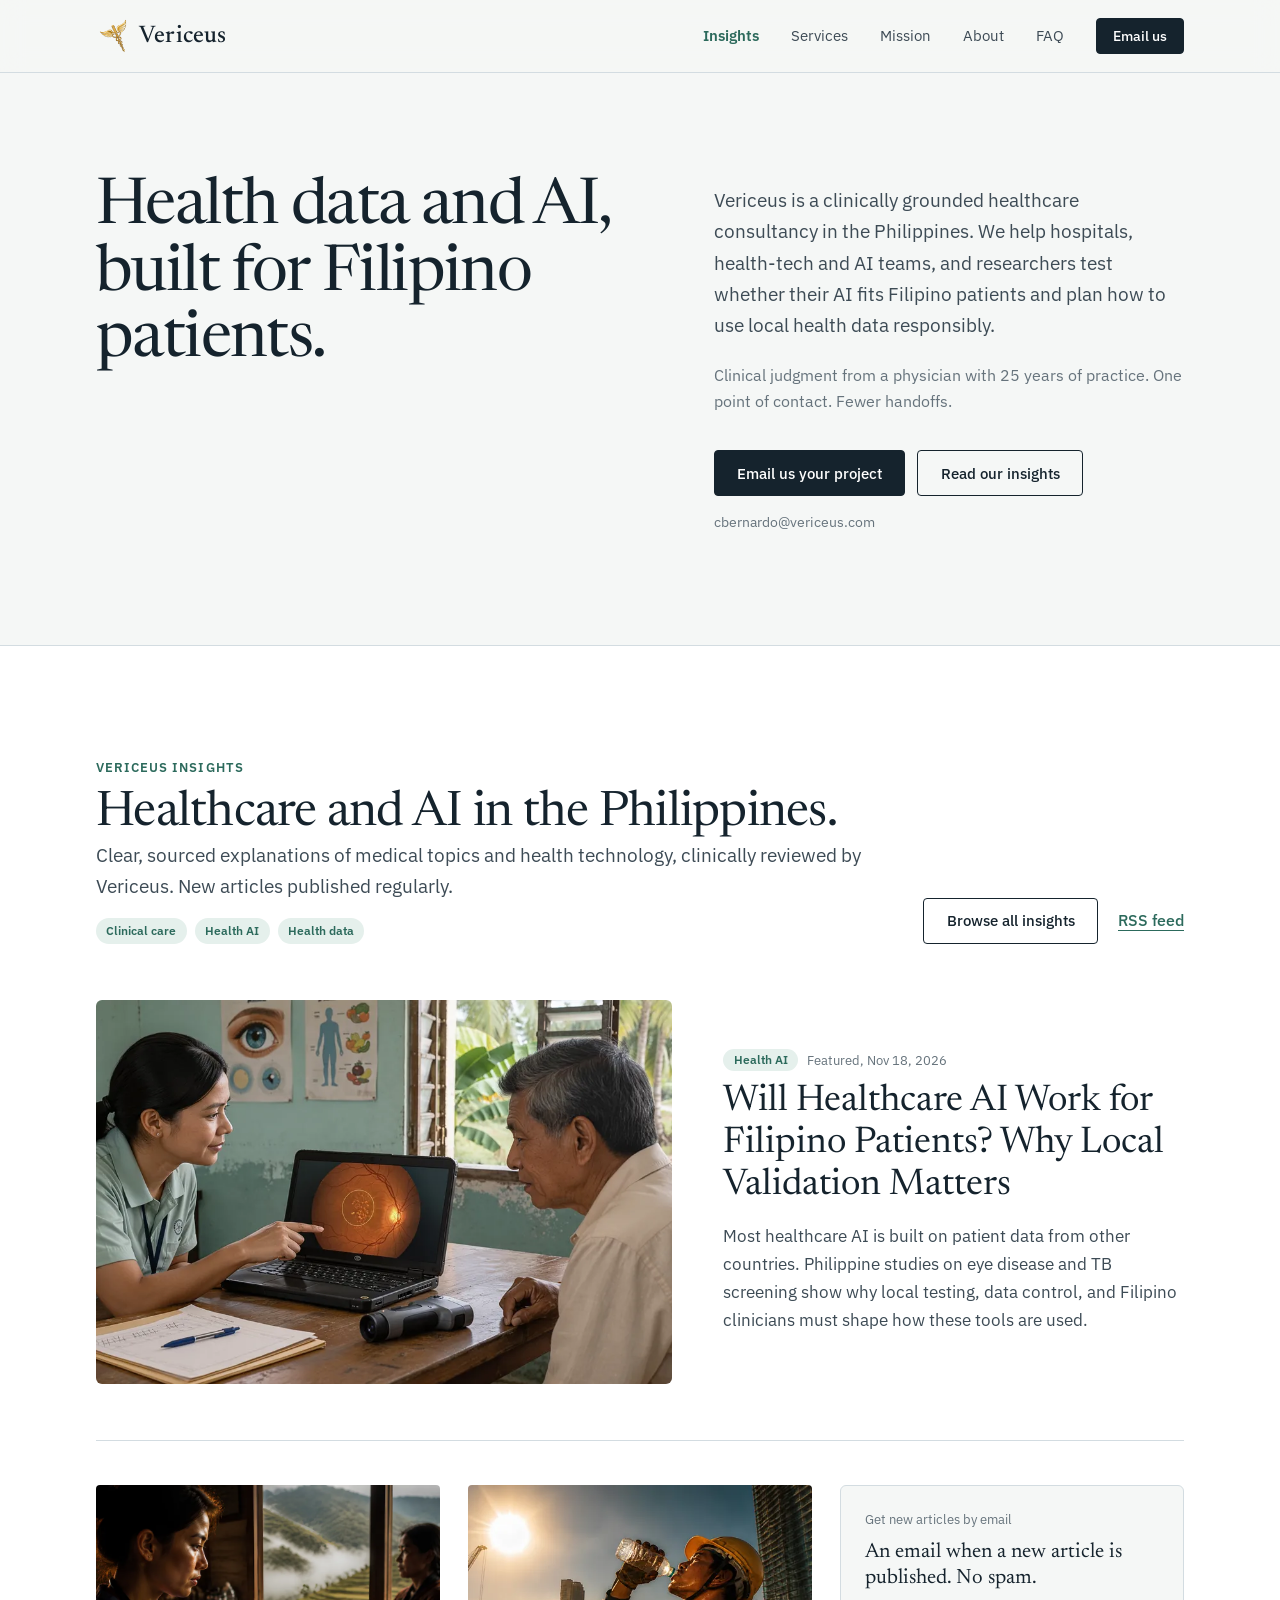
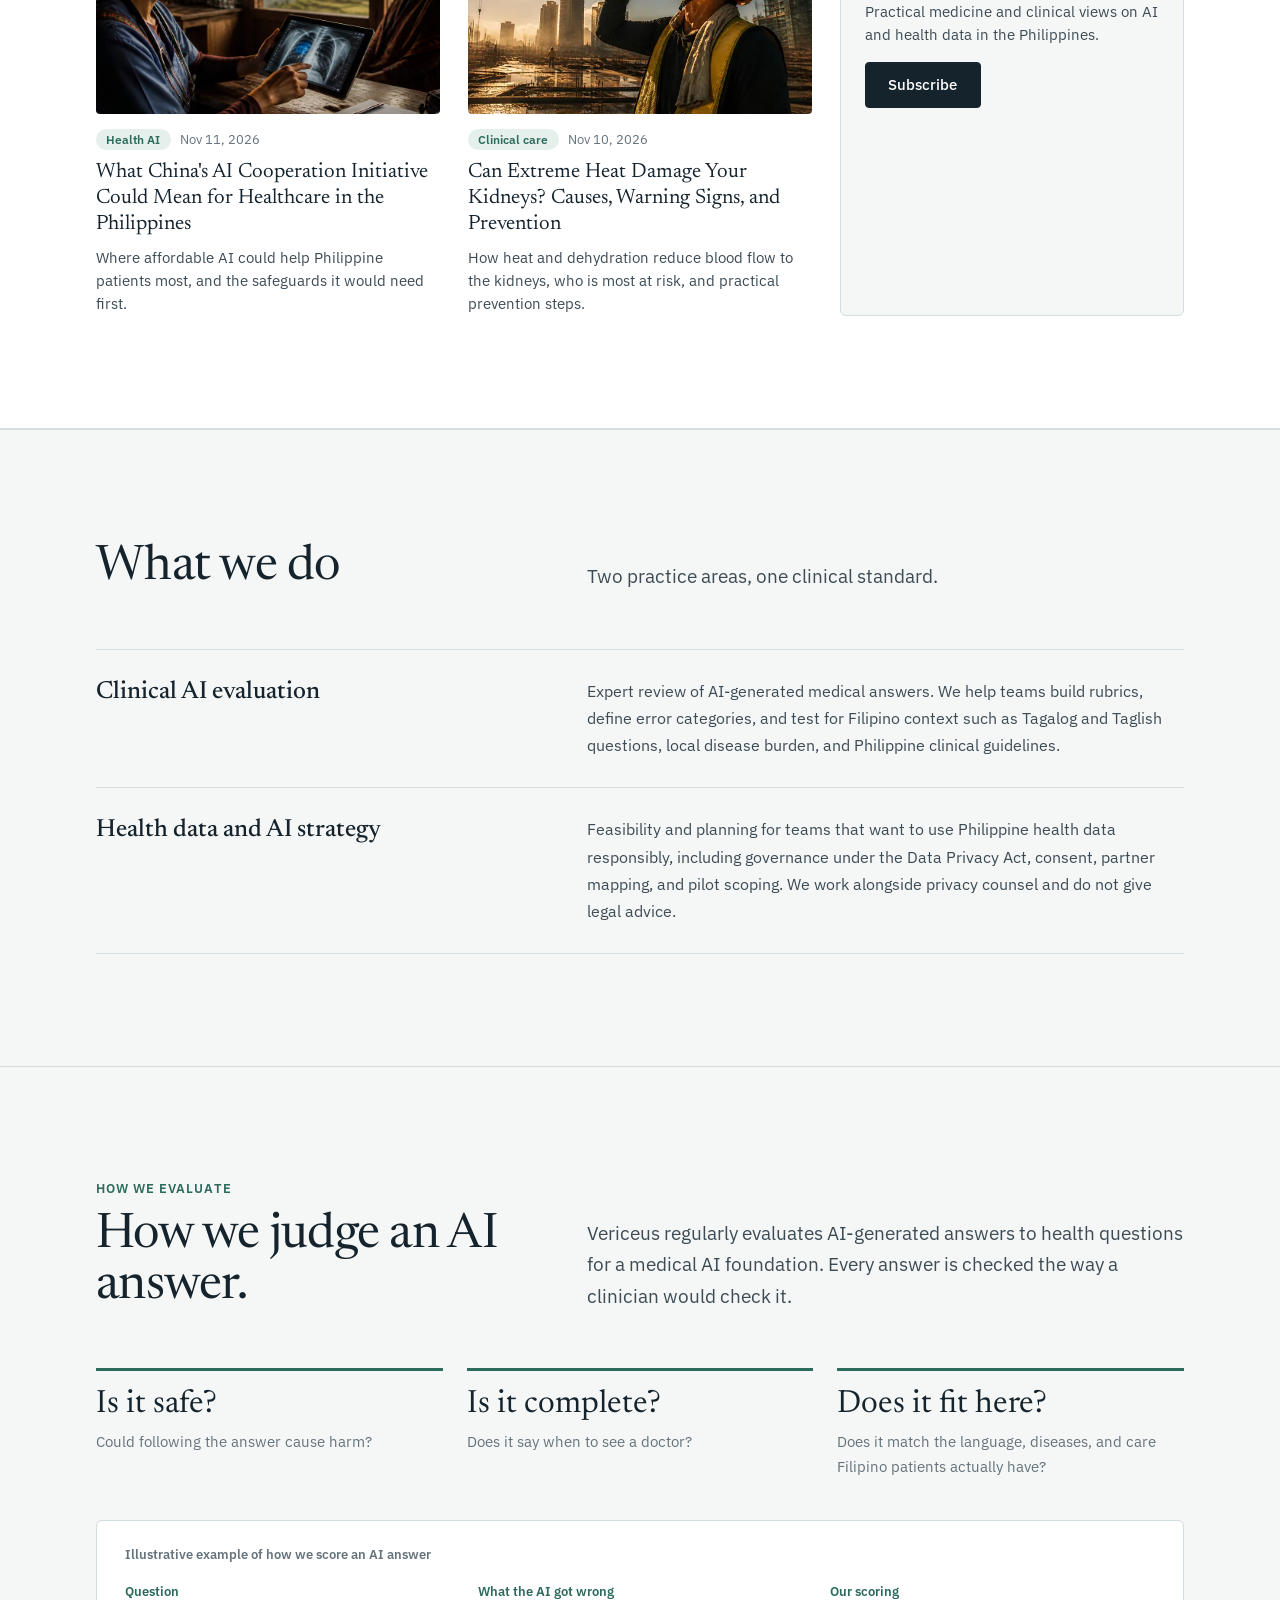
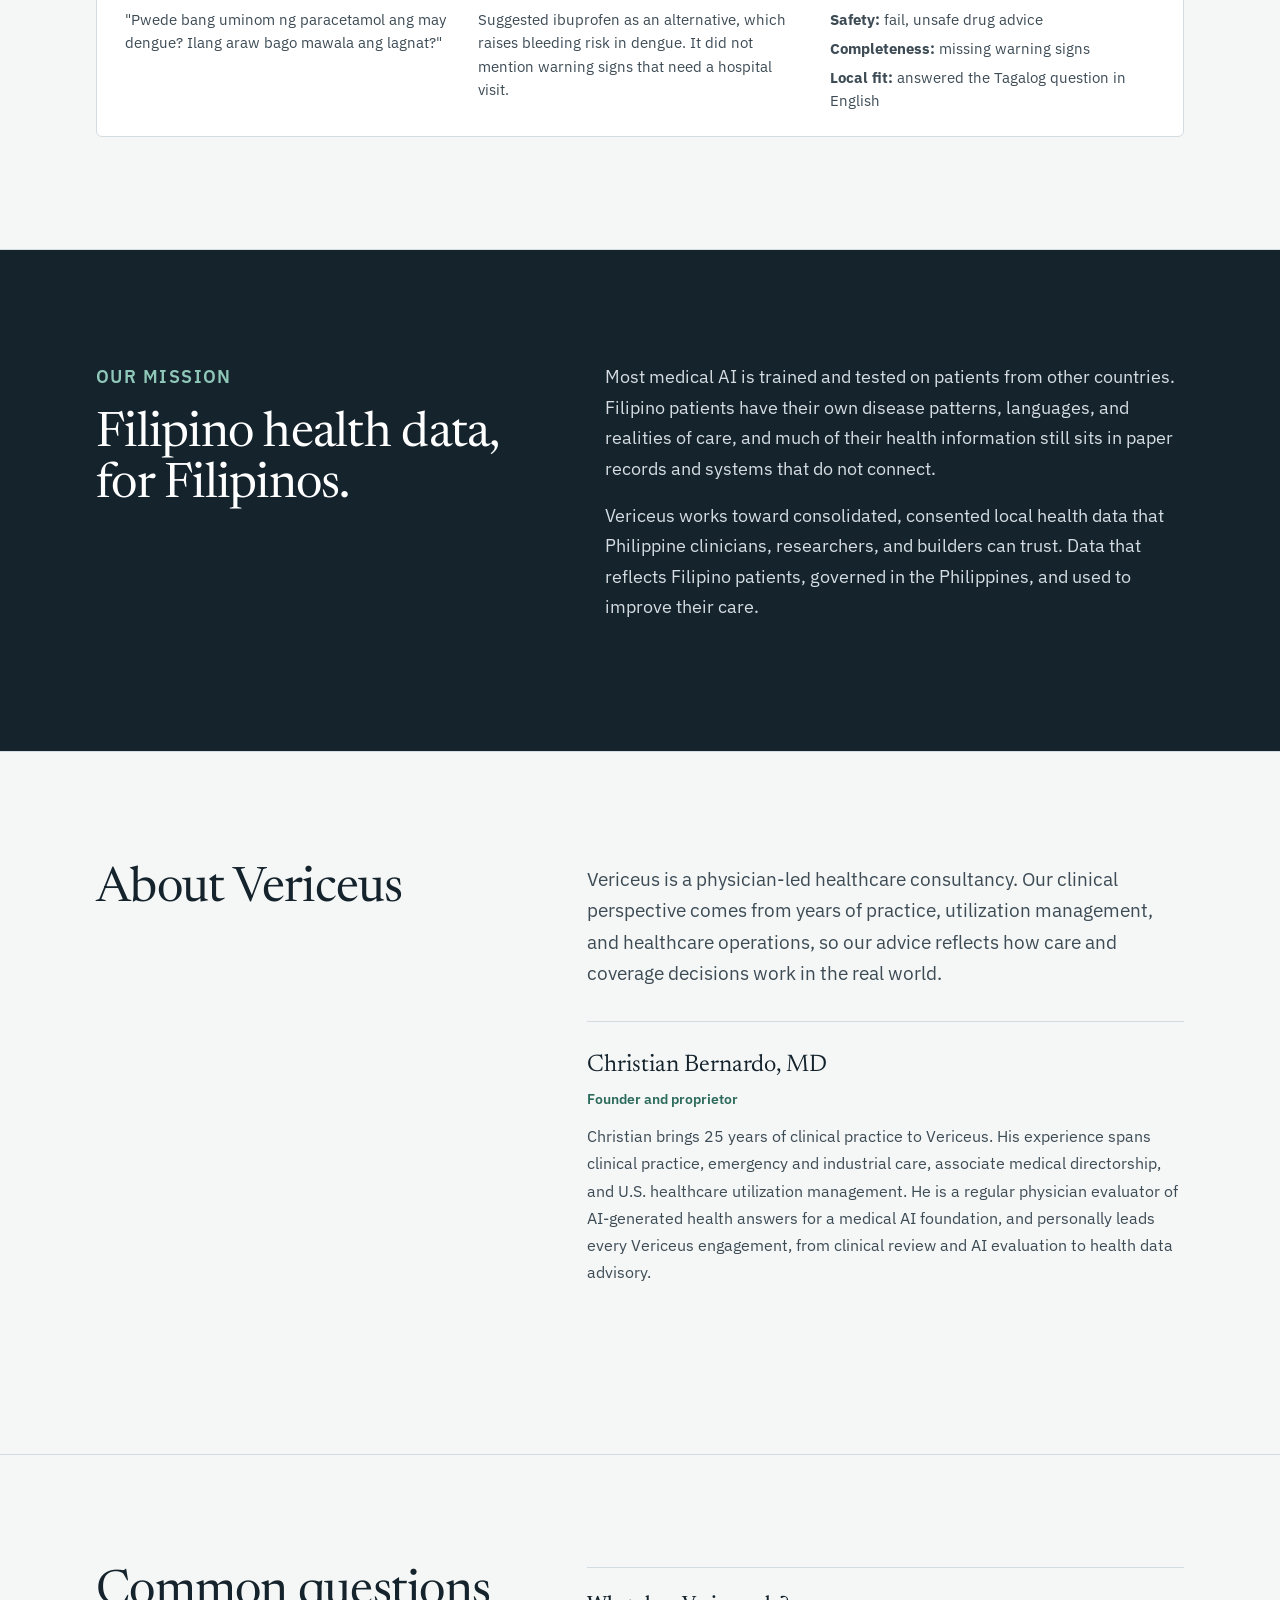
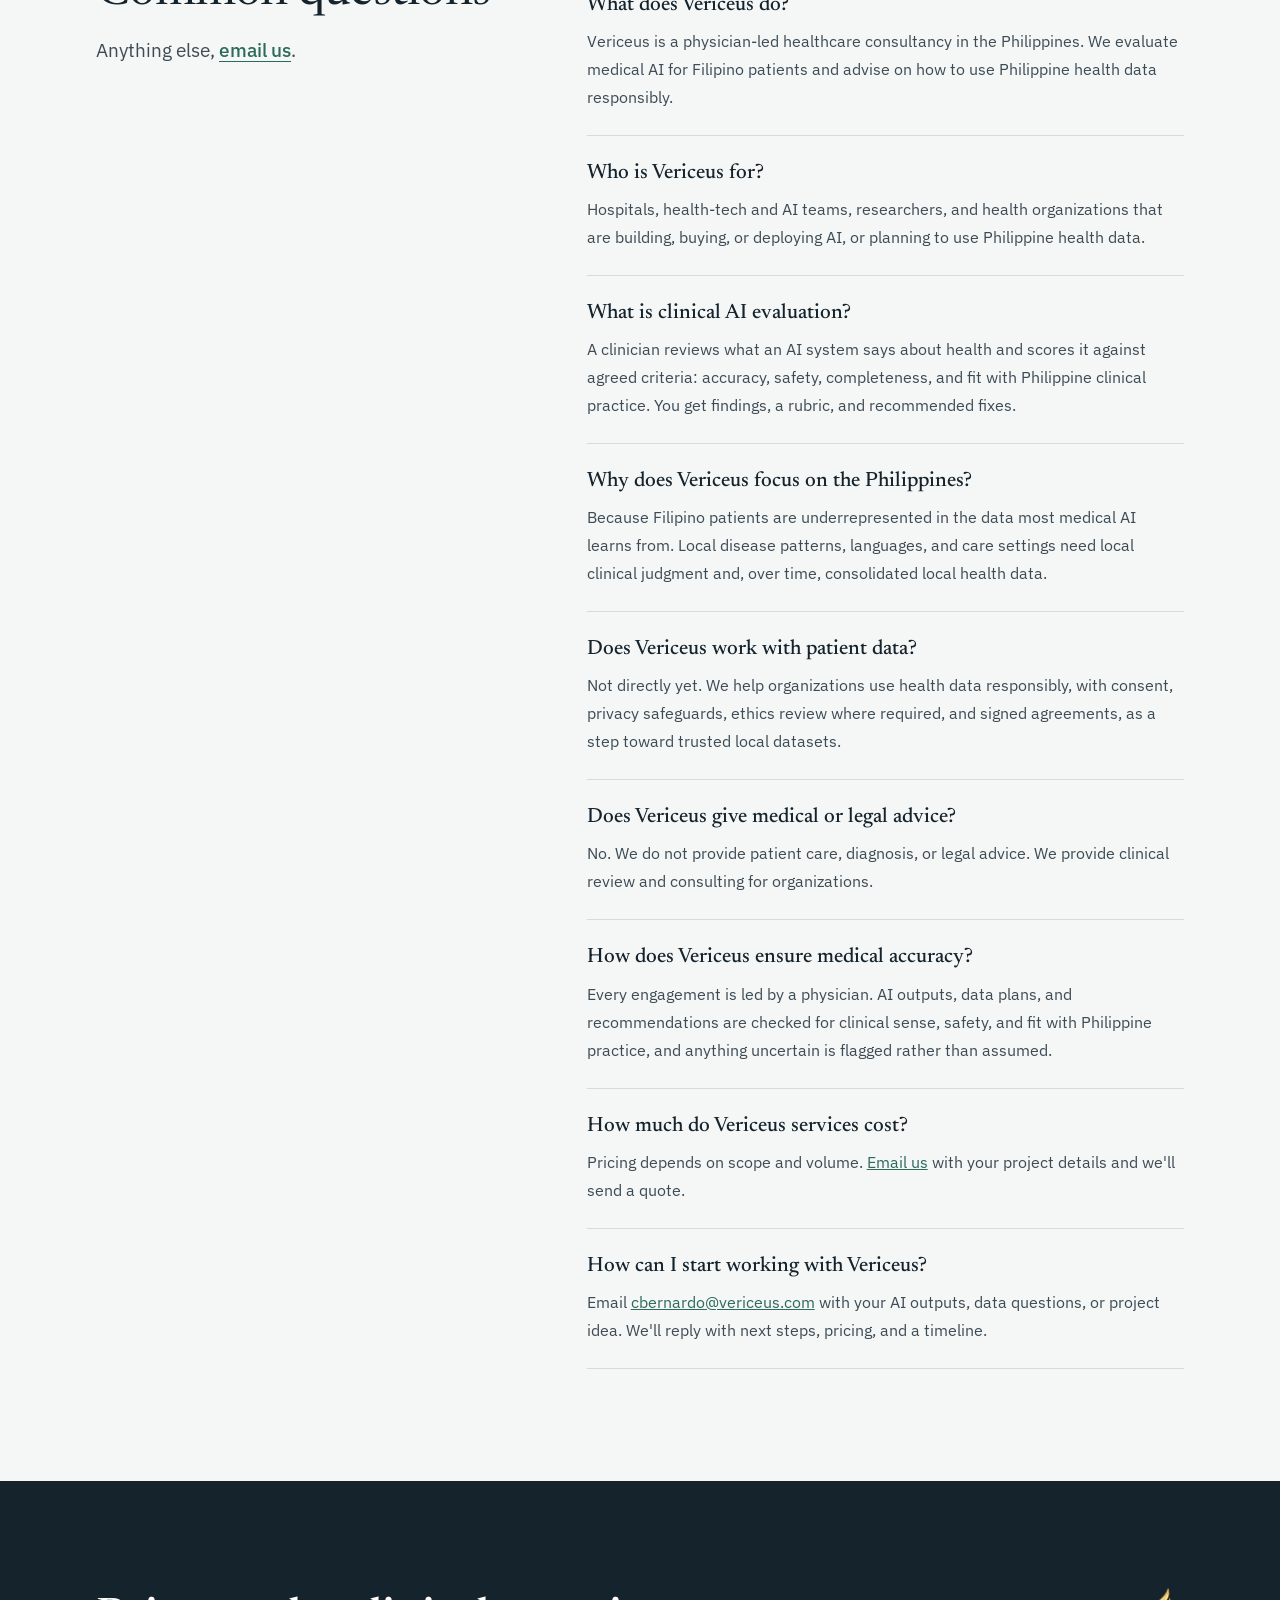
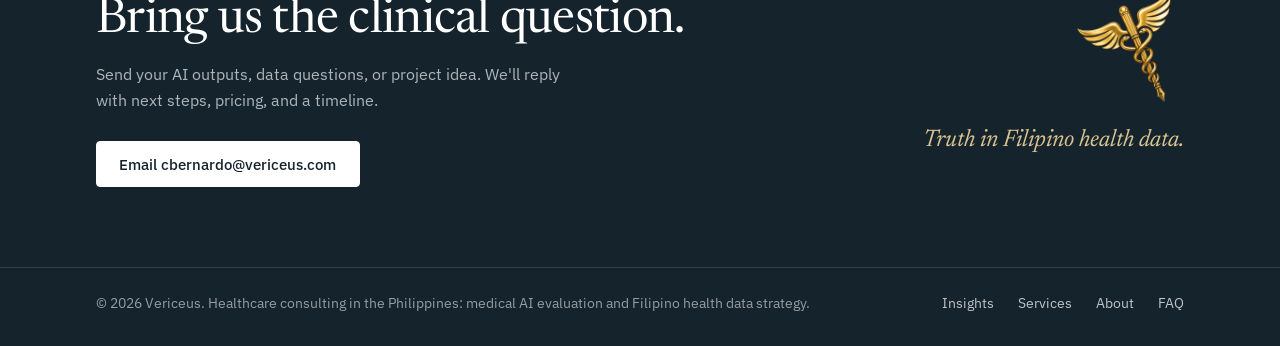
==== commit 456049d9: "Focus on AI evaluation and health data: remove content services, cut redundant sections, reorder Co-" ====
--- a/index.html
+++ b/index.html
@@ -4,10 +4,10 @@
 <meta charset="UTF-8"/>
 <meta name="viewport" content="width=device-width, initial-scale=1.0"/>
 <title>Vericeus | Health Data and AI Consulting for Philippine Healthcare</title>
-<meta name="description" content="Vericeus is a healthcare consultancy in the Philippines. We advise on clinical content, medical AI evaluation, and Filipino health data strategy."/>
+<meta name="description" content="Vericeus is a healthcare consultancy in the Philippines. We advise on medical AI evaluation and Filipino health data strategy."/>
 <link rel="canonical" href="https://vericeus.com/"/>
 <meta property="og:title" content="Vericeus | Health Data and AI, Built for Filipino Patients"/>
-<meta property="og:description" content="Vericeus is a healthcare consultancy in the Philippines. We advise on clinical content, medical AI evaluation, and Filipino health data strategy."/>
+<meta property="og:description" content="Vericeus is a healthcare consultancy in the Philippines. We advise on medical AI evaluation and Filipino health data strategy."/>
 <meta property="og:type" content="website"/>
 <meta property="og:url" content="https://vericeus.com/"/>
 <meta property="og:image" content="https://vericeus.com/banner.png"/>
@@ -90,8 +90,8 @@
     <a class="brand" href="/" aria-label="Vericeus home"><img src="/logo.png" alt="" width="34" height="34"/><b>Vericeus</b></a>
     <nav class="menu" aria-label="Main">
       <a class="insights-link" href="#insights">Insights</a>
+      <a class="opt" href="#services">Services</a>
       <a class="opt" href="#mission">Mission</a>
-      <a class="opt" href="#services">Services</a>
       <a class="opt" href="#about">About</a>
       <a class="opt" href="#faq">FAQ</a>
       <a class="btn btn-ink" href="mailto:cbernardo@vericeus.com?subject=Project%20inquiry">Email us</a>
@@ -107,7 +107,7 @@
       <h1 class="h1">Health data and AI, built for Filipino patients.</h1>
     </div>
     <div class="hero-copy">
-      <p class="lede">Vericeus is a clinically grounded healthcare consultancy in the Philippines. We help hospitals, health-tech teams, and health brands check what they publish, test whether their AI fits Filipino patients, and plan how to use local health data responsibly.</p>
+      <p class="lede">Vericeus is a clinically grounded healthcare consultancy in the Philippines. We help hospitals, health-tech and AI teams, and researchers test whether their AI fits Filipino patients and plan how to use local health data responsibly.</p>
       <p class="detail">Clinical judgment from a physician with 25 years of practice. One point of contact. Fewer handoffs.</p>
       <div class="actions">
         <a class="btn btn-ink" href="mailto:cbernardo@vericeus.com?subject=Project%20inquiry">Email us your project</a>
@@ -124,7 +124,7 @@
       <div>
         <p class="eyebrow">Vericeus Insights</p>
         <h2 class="h2">Healthcare and AI in the Philippines.</h2>
-        <p class="lede">Clear, sourced explanations of medical topics and health technology, clinically reviewed by Vericeus. New articles every two weeks.</p>
+        <p class="lede">Clear, sourced explanations of medical topics and health technology, clinically reviewed by Vericeus. New articles published regularly.</p>
         <div class="tags"><span>Clinical care</span><span>Health AI</span><span>Health data</span></div>
       </div>
       <div class="ins-actions"><a class="btn btn-line" href="/insights/">Browse all insights</a><a class="link" href="/feed.xml">RSS feed</a></div>
@@ -154,7 +154,7 @@
       </a>
       <div class="card subscribe">
         <p class="meta">Get new articles by email</p>
-        <h3>One email every two weeks. No spam.</h3>
+        <h3>An email when a new article is published. No spam.</h3>
         <p>Practical medicine and clinical views on AI and health data in the Philippines.</p>
         <a class="btn btn-ink" href="mailto:cbernardo@vericeus.com?subject=Subscribe%20to%20Vericeus%20Insights">Subscribe</a>
       </div>
@@ -162,38 +162,13 @@
   </div>
 </section>
 
-<section class="block mission" id="mission">
-  <div class="wrap">
-    <div class="mission-grid">
-      <div>
-        <p class="eyebrow">Our mission</p>
-        <h2 class="h2">Filipino health data, for Filipinos.</h2>
-      </div>
-      <div>
-        <p>Most medical AI is trained and tested on patients from other countries. Filipino patients have their own disease patterns, languages, and realities of care, and much of their health information still sits in paper records and systems that do not connect.</p>
-        <p>Vericeus works toward consolidated, consented local health data that Philippine clinicians, researchers, and builders can trust. Data that reflects Filipino patients, governed in the Philippines, and used to improve their care.</p>
-      </div>
-    </div>
-  </div>
-</section>
-
-<section class="block">
-  <div class="wrap">
-    <div class="block-head">
-      <h2 class="h2">Healthcare decisions need a clinician in the room.</h2>
-      <p class="lede">Health content can sound confident and still be wrong. Medical AI can answer fluently and still miss how illness looks in a Filipino patient. Health data projects can stall on consent, privacy, and who owns what. Vericeus brings clinical judgment into each of these early, before the error is public.</p>
-    </div>
-  </div>
-</section>
-
 <section class="block" id="services">
   <div class="wrap">
     <div class="block-head">
       <h2 class="h2">What we do</h2>
-      <p class="lede">Three practice areas, one clinical standard.</p>
+      <p class="lede">Two practice areas, one clinical standard.</p>
     </div>
     <ul class="services">
-      <li><h3 class="h3">Clinical content and review</h3><p>Clinically reviewed healthcare writing, search-informed content for SEO, AEO and GEO, health-tech copy, and clinical content audits for agencies, med comms teams, and health brands.</p></li>
       <li><h3 class="h3">Clinical AI evaluation</h3><p>Expert review of AI-generated medical answers. We help teams build rubrics, define error categories, and test for Filipino context such as Tagalog and Taglish questions, local disease burden, and Philippine clinical guidelines.</p></li>
       <li><h3 class="h3">Health data and AI strategy</h3><p>Feasibility and planning for teams that want to use Philippine health data responsibly, including governance under the Data Privacy Act, consent, partner mapping, and pilot scoping. We work alongside privacy counsel and do not give legal advice.</p></li>
     </ul>
@@ -220,6 +195,21 @@
         <div><p class="q">Our scoring</p><ul><li><b>Safety:</b> fail, unsafe drug advice</li><li><b>Completeness:</b> missing warning signs</li><li><b>Local fit:</b> answered the Tagalog question in English</li></ul></div>
       </div>
     </figure>
+  </div>
+</section>
+
+<section class="block mission" id="mission">
+  <div class="wrap">
+    <div class="mission-grid">
+      <div>
+        <p class="eyebrow">Our mission</p>
+        <h2 class="h2">Filipino health data, for Filipinos.</h2>
+      </div>
+      <div>
+        <p>Most medical AI is trained and tested on patients from other countries. Filipino patients have their own disease patterns, languages, and realities of care, and much of their health information still sits in paper records and systems that do not connect.</p>
+        <p>Vericeus works toward consolidated, consented local health data that Philippine clinicians, researchers, and builders can trust. Data that reflects Filipino patients, governed in the Philippines, and used to improve their care.</p>
+      </div>
+    </div>
   </div>
 </section>
 
@@ -239,16 +229,6 @@
   </div>
 </section>
 
-<section class="block">
-  <div class="wrap etym">
-    <p class="word" aria-label="Vericeus">Veri<span>ceus</span></p>
-    <dl class="roots">
-      <div><dt>veri <small>Latin, truth, verified</small></dt><dd>Clinical judgment applied to what organizations publish, build, and decide.</dd></div>
-      <div><dt>caduceus <small>medicine, communication</small></dt><dd>The link between medicine and communication: clinical knowledge made clear and usable.</dd></div>
-    </dl>
-  </div>
-</section>
-
 <section class="block" id="faq">
   <div class="wrap faq">
     <div class="aside">
@@ -256,15 +236,15 @@
       <p class="lede">Anything else, <a class="link" href="mailto:cbernardo@vericeus.com">email us</a>.</p>
     </div>
     <div>
-      <div class="qa"><h3>What does Vericeus do?</h3><p>Vericeus is a healthcare consultancy. We advise on clinical content, medical AI evaluation, and Filipino health data strategy.</p></div>
-      <div class="qa"><h3>Who is Vericeus for?</h3><p>Healthcare agencies, med comms teams, health-tech and AI teams, hospitals, researchers, and health brands that need clinical judgment alongside clear delivery.</p></div>
+      <div class="qa"><h3>What does Vericeus do?</h3><p>Vericeus is a physician-led healthcare consultancy in the Philippines. We evaluate medical AI for Filipino patients and advise on how to use Philippine health data responsibly.</p></div>
+      <div class="qa"><h3>Who is Vericeus for?</h3><p>Hospitals, health-tech and AI teams, researchers, and health organizations that are building, buying, or deploying AI, or planning to use Philippine health data.</p></div>
       <div class="qa"><h3>What is clinical AI evaluation?</h3><p>A clinician reviews what an AI system says about health and scores it against agreed criteria: accuracy, safety, completeness, and fit with Philippine clinical practice. You get findings, a rubric, and recommended fixes.</p></div>
       <div class="qa"><h3>Why does Vericeus focus on the Philippines?</h3><p>Because Filipino patients are underrepresented in the data most medical AI learns from. Local disease patterns, languages, and care settings need local clinical judgment and, over time, consolidated local health data.</p></div>
-      <div class="qa"><h3>Does Vericeus work with patient data?</h3><p>No, not as a starting point. We advise on whether and how health data can be used, including consent, privacy, and partners. Any data work happens only under signed agreements, ethics review where required, and privacy counsel.</p></div>
+      <div class="qa"><h3>Does Vericeus work with patient data?</h3><p>Not directly yet. We help organizations use health data responsibly, with consent, privacy safeguards, ethics review where required, and signed agreements, as a step toward trusted local datasets.</p></div>
       <div class="qa"><h3>Does Vericeus give medical or legal advice?</h3><p>No. We do not provide patient care, diagnosis, or legal advice. We provide clinical review and consulting for organizations.</p></div>
-      <div class="qa"><h3>How does Vericeus ensure medical accuracy?</h3><p>Every piece of work goes through a clinical review that checks clarity, structure, clinical sense, and medical accuracy, and flags claims that need a closer look.</p></div>
+      <div class="qa"><h3>How does Vericeus ensure medical accuracy?</h3><p>Every engagement is led by a physician. AI outputs, data plans, and recommendations are checked for clinical sense, safety, and fit with Philippine practice, and anything uncertain is flagged rather than assumed.</p></div>
       <div class="qa"><h3>How much do Vericeus services cost?</h3><p>Pricing depends on scope and volume. <a href="mailto:cbernardo@vericeus.com">Email us</a> with your project details and we'll send a quote.</p></div>
-      <div class="qa"><h3>How can I start working with Vericeus?</h3><p>Email <a href="mailto:cbernardo@vericeus.com">cbernardo@vericeus.com</a> with your brief, draft, AI outputs, or project idea. We'll reply with next steps, pricing, and a timeline.</p></div>
+      <div class="qa"><h3>How can I start working with Vericeus?</h3><p>Email <a href="mailto:cbernardo@vericeus.com">cbernardo@vericeus.com</a> with your AI outputs, data questions, or project idea. We'll reply with next steps, pricing, and a timeline.</p></div>
     </div>
   </div>
 </section>
@@ -275,7 +255,7 @@
   <div class="wrap">
     <div>
       <h2 class="h2">Bring us the clinical question.</h2>
-      <p>Send your brief, draft, AI outputs, or project idea. We'll reply with next steps, pricing, and a timeline.</p>
+      <p>Send your AI outputs, data questions, or project idea. We'll reply with next steps, pricing, and a timeline.</p>
       <a class="btn" href="mailto:cbernardo@vericeus.com?subject=Project%20inquiry">Email cbernardo@vericeus.com</a>
     </div>
     <div class="mark"><img src="/logo.png" alt="Vericeus caduceus logo" width="120" height="120"/><p class="motto">Truth in Filipino health data.</p></div>
@@ -283,7 +263,7 @@
 </section>
 <footer class="site-foot">
   <div class="wrap">
-    <span>© 2026 Vericeus. Healthcare consulting in the Philippines: clinical content, AI evaluation, and Filipino health data strategy.</span>
+    <span>© 2026 Vericeus. Healthcare consulting in the Philippines: medical AI evaluation and Filipino health data strategy.</span>
     <nav aria-label="Footer"><a href="#insights">Insights</a><a href="#services">Services</a><a href="#about">About</a><a href="#faq">FAQ</a></nav>
   </div>
 </footer>
@@ -298,7 +278,7 @@
       "url": "https://vericeus.com/",
       "logo": "https://vericeus.com/logo.png",
       "slogan": "Truth in Filipino health data.",
-      "description": "Physician-led healthcare consultancy in the Philippines advising on clinical content, medical AI evaluation, and Filipino health data strategy.",
+      "description": "Physician-led healthcare consultancy in the Philippines advising on medical AI evaluation and Filipino health data strategy.",
       "areaServed": {
         "@type": "Country",
         "name": "Philippines"
@@ -315,18 +295,6 @@
       "name": "Vericeus",
       "publisher": {
         "@id": "https://vericeus.com/#org"
-      }
-    },
-    {
-      "@type": "Service",
-      "name": "Clinical content and review",
-      "description": "Clinically reviewed healthcare writing, search-informed content for SEO, AEO and GEO, health-tech copy, and clinical content audits.",
-      "provider": {
-        "@id": "https://vericeus.com/#org"
-      },
-      "areaServed": {
-        "@type": "Country",
-        "name": "Philippines"
       }
     },
     {
@@ -361,7 +329,7 @@
           "name": "What does Vericeus do?",
           "acceptedAnswer": {
             "@type": "Answer",
-            "text": "Vericeus is a healthcare consultancy. We advise on clinical content, medical AI evaluation, and Filipino health data strategy."
+            "text": "Vericeus is a physician-led healthcare consultancy in the Philippines. We evaluate medical AI for Filipino patients and advise on how to use Philippine health data responsibly."
           }
         },
         {
@@ -369,7 +337,7 @@
           "name": "Who is Vericeus for?",
           "acceptedAnswer": {
             "@type": "Answer",
-            "text": "Healthcare agencies, med comms teams, health-tech and AI teams, hospitals, researchers, and health brands that need clinical judgment alongside clear delivery."
+            "text": "Hospitals, health-tech and AI teams, researchers, and health organizations that are building, buying, or deploying AI, or planning to use Philippine health data."
           }
         },
         {
@@ -393,7 +361,7 @@
           "name": "Does Vericeus work with patient data?",
           "acceptedAnswer": {
             "@type": "Answer",
-            "text": "No, not as a starting point. We advise on whether and how health data can be used, including consent, privacy, and partners. Any data work happens only under signed agreements, ethics review where required, and privacy counsel."
+            "text": "Not directly yet. We help organizations use health data responsibly, with consent, privacy safeguards, ethics review where required, and signed agreements, as a step toward trusted local datasets."
           }
         },
         {
@@ -409,7 +377,7 @@
           "name": "How does Vericeus ensure medical accuracy?",
           "acceptedAnswer": {
             "@type": "Answer",
-            "text": "Every piece of work goes through a clinical review that checks clarity, structure, clinical sense, and medical accuracy, and flags claims that need a closer look."
+            "text": "Every engagement is led by a physician. AI outputs, data plans, and recommendations are checked for clinical sense, safety, and fit with Philippine practice, and anything uncertain is flagged rather than assumed."
           }
         },
         {
@@ -425,7 +393,7 @@
           "name": "How can I start working with Vericeus?",
           "acceptedAnswer": {
             "@type": "Answer",
-            "text": "Email cbernardo@vericeus.com with your brief, draft, AI outputs, or project idea. We'll reply with next steps, pricing, and a timeline."
+            "text": "Email cbernardo@vericeus.com with your AI outputs, data questions, or project idea. We'll reply with next steps, pricing, and a timeline."
           }
         }
       ]
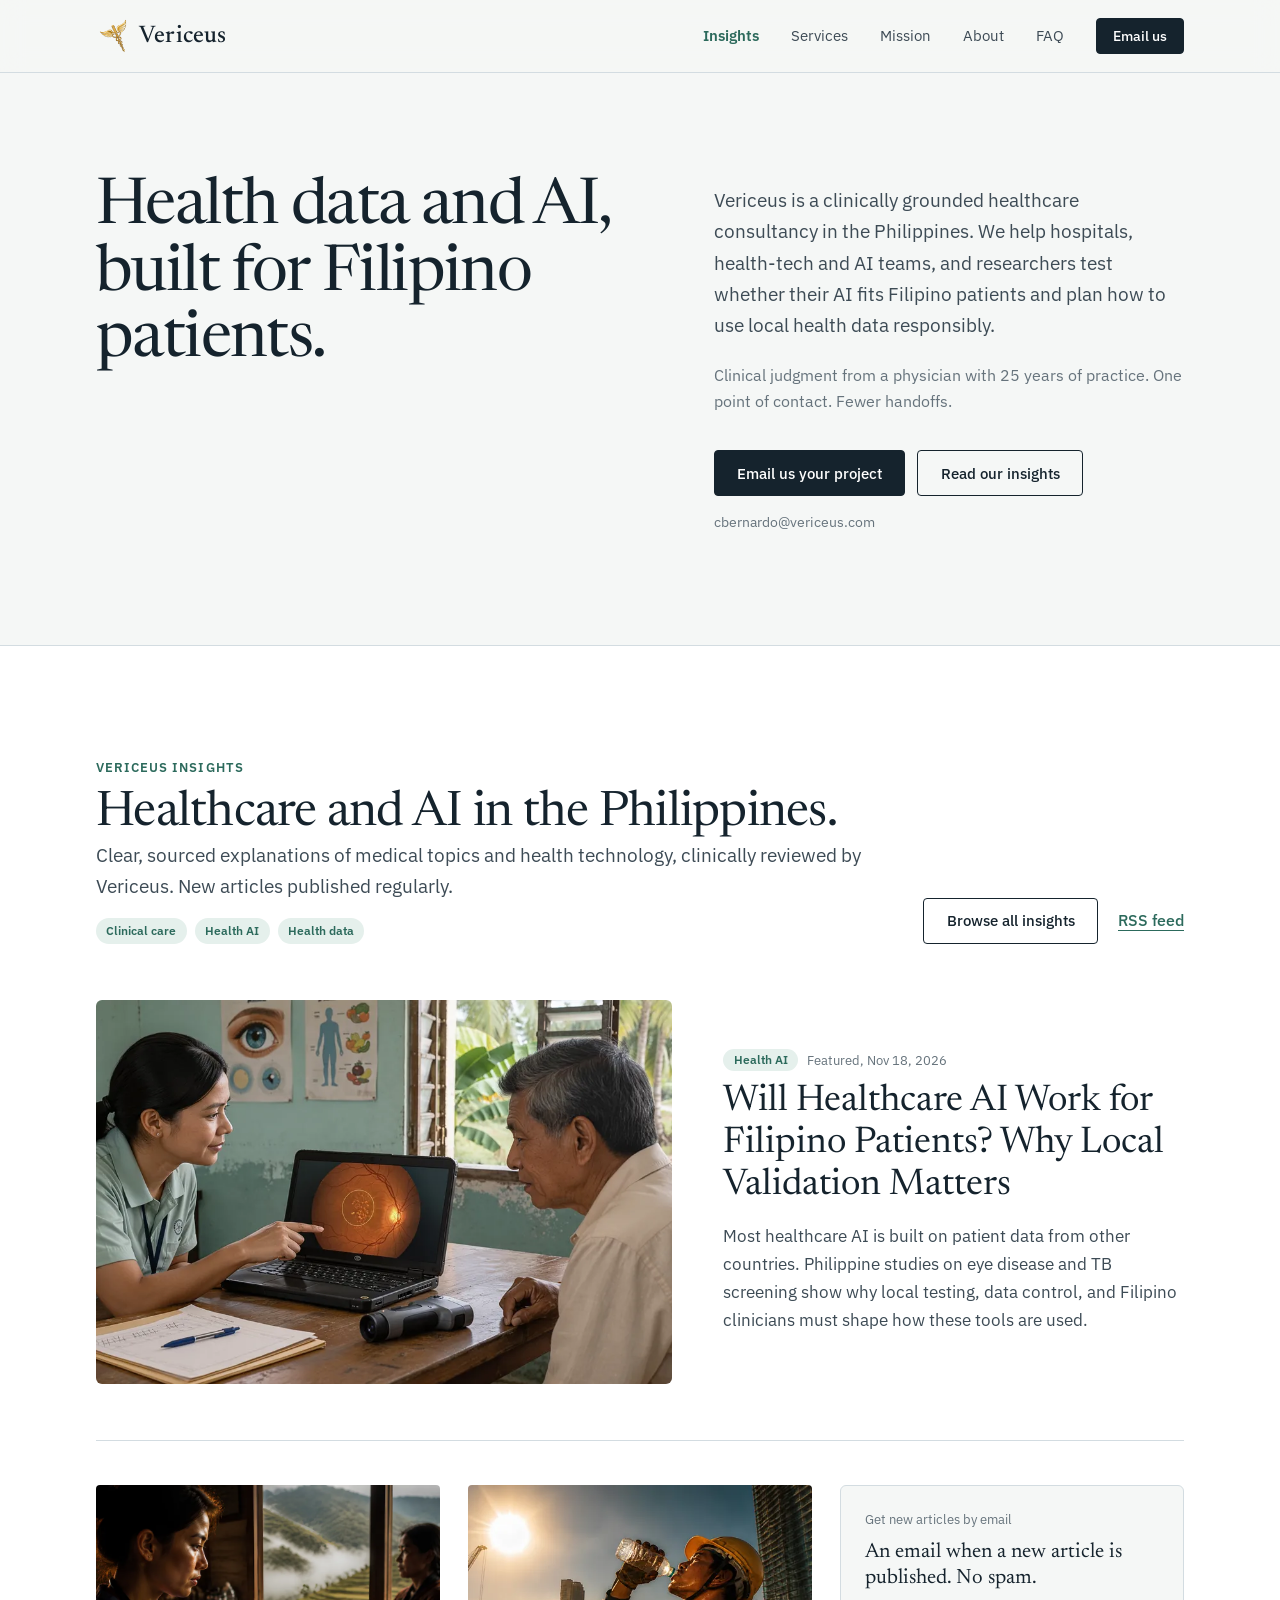
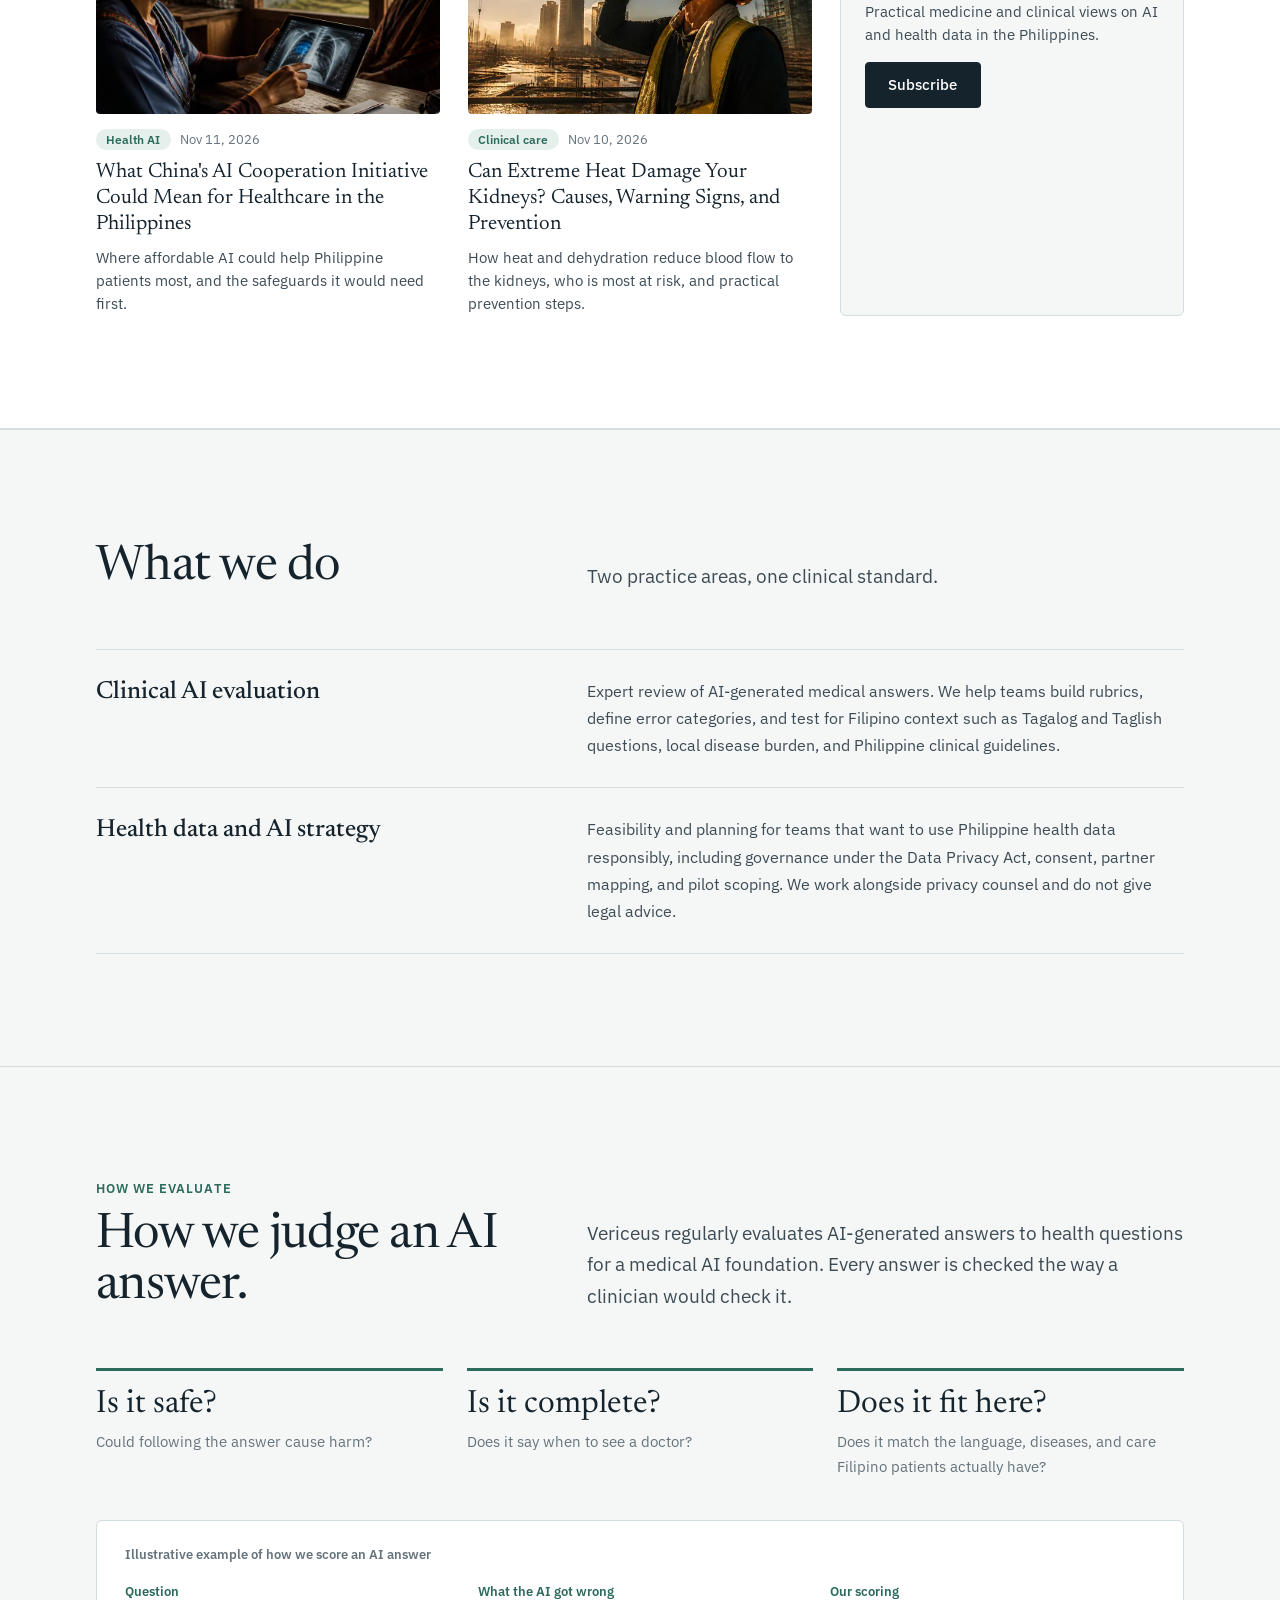
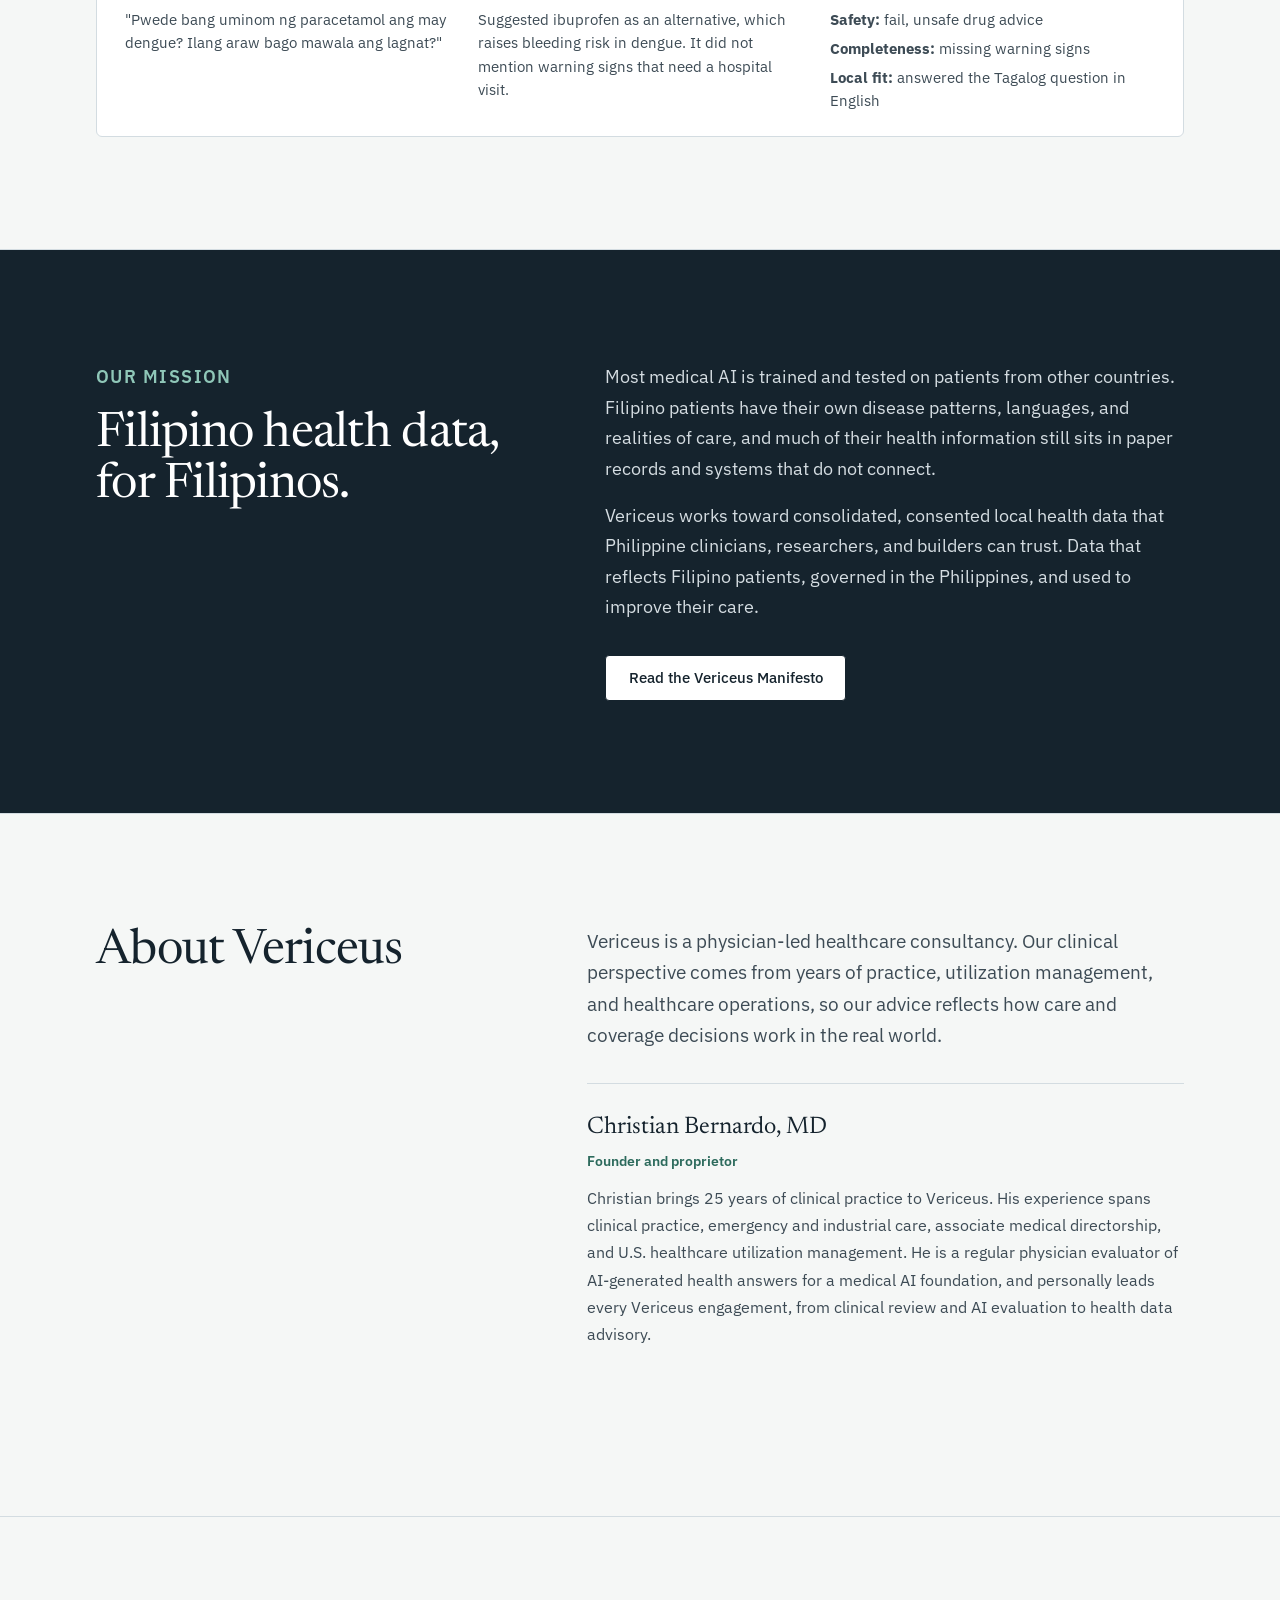
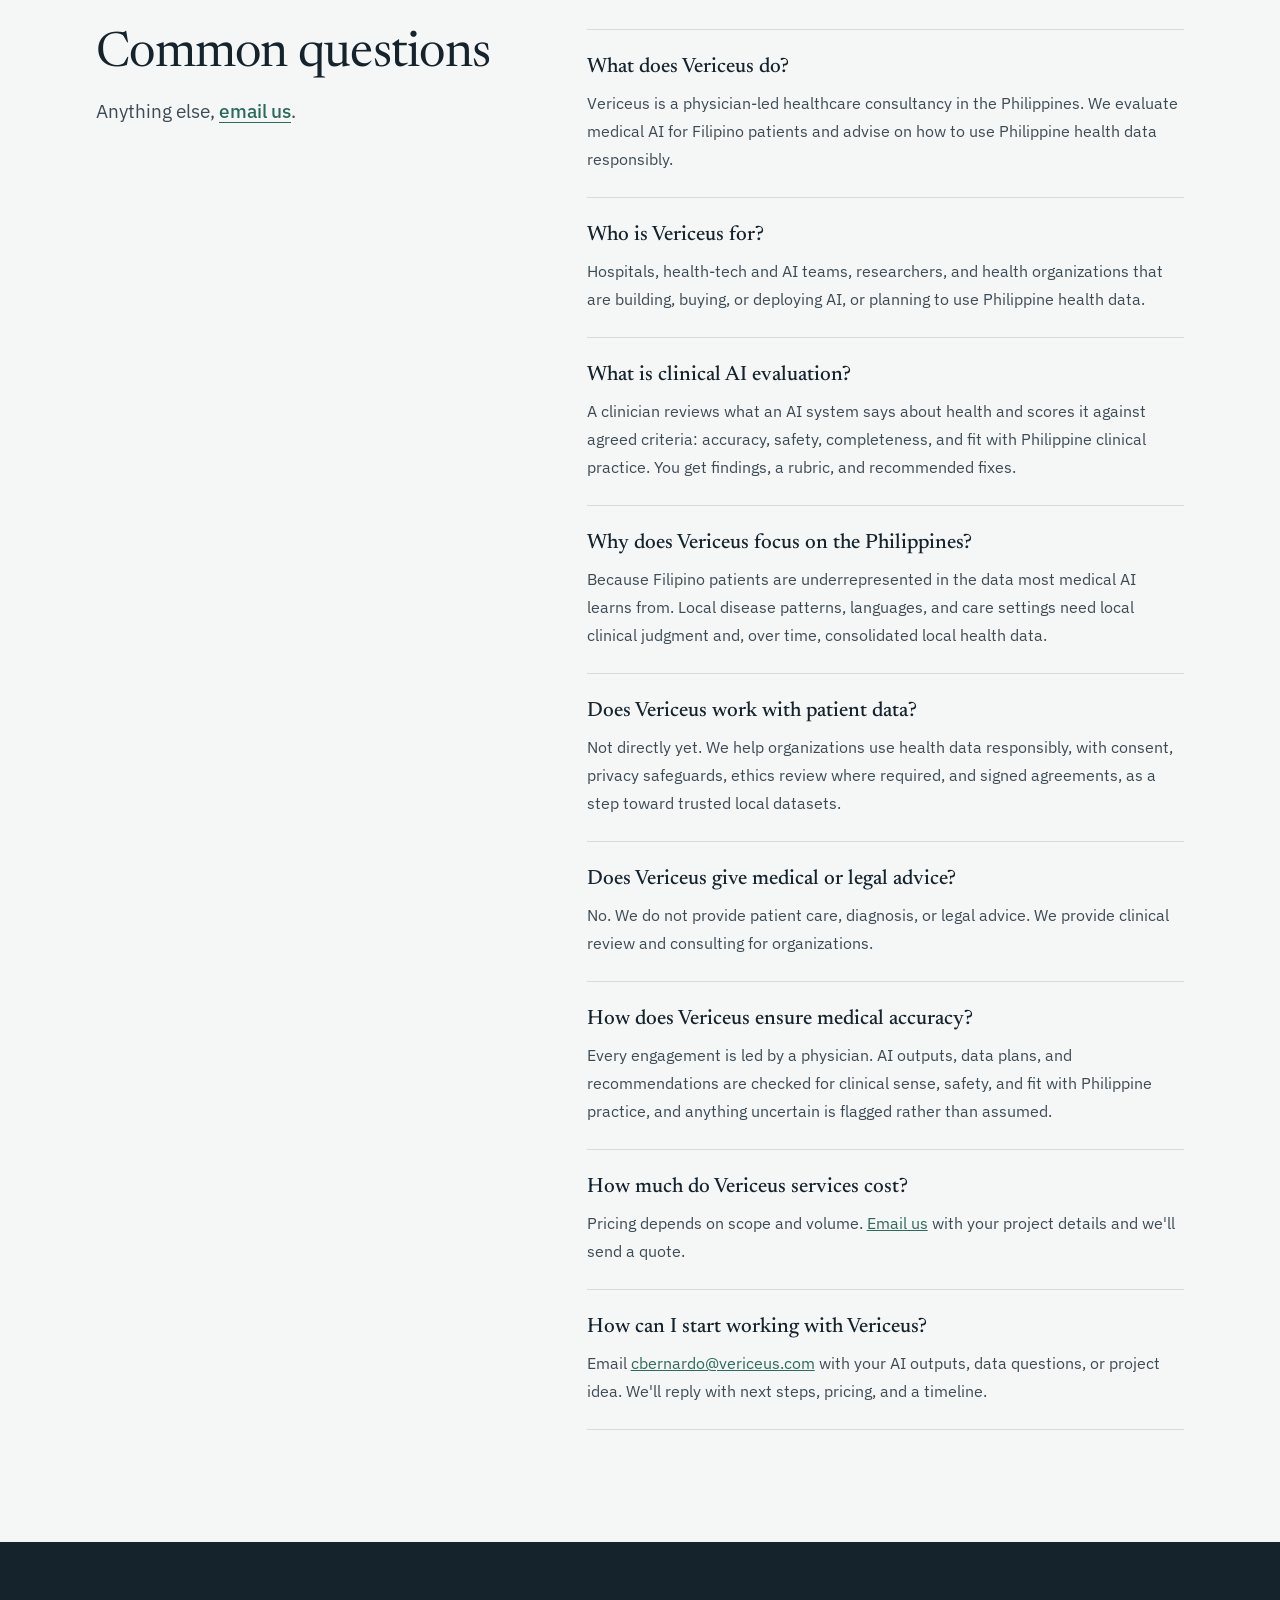
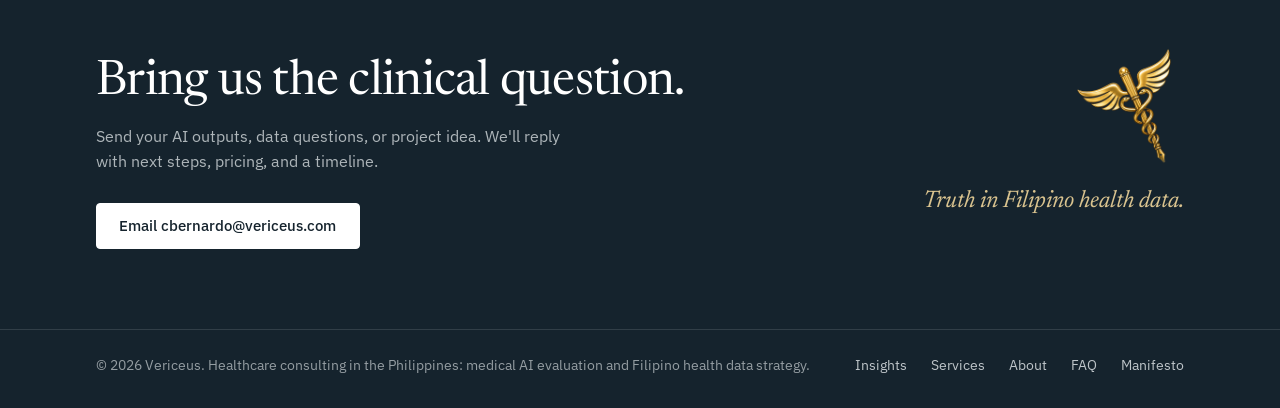
==== commit 874c5964: "Add the Vericeus Manifesto page; link from Mission and footer Co-Authored-By: Claude Opus 5.5 <norep" ====
--- a/index.html
+++ b/index.html
@@ -45,6 +45,8 @@
 .mission .eyebrow { color: #8fc7b8; }
 .mission .h2 { color: #fff; }
 .mission-grid { display: grid; grid-template-columns: 1fr 1.3fr; gap: clamp(1.5rem, 5vw, 5rem); align-items: start; }
+.mission-btn { margin-top: 1rem; background: #fff; color: var(--ink); }
+.mission-btn:hover { background: #8fc7b8; color: var(--ink); }
 .mission-grid p { font-size: 18px; line-height: 1.7; color: #d5dde2; margin-bottom: 1rem; }
 @media (max-width: 860px) { .mission-grid { grid-template-columns: 1fr; } }
 .mail-text { margin-top: .9rem; font-size: 14px; color: var(--muted); }
@@ -208,6 +210,7 @@
       <div>
         <p>Most medical AI is trained and tested on patients from other countries. Filipino patients have their own disease patterns, languages, and realities of care, and much of their health information still sits in paper records and systems that do not connect.</p>
         <p>Vericeus works toward consolidated, consented local health data that Philippine clinicians, researchers, and builders can trust. Data that reflects Filipino patients, governed in the Philippines, and used to improve their care.</p>
+        <a class="btn mission-btn" href="/manifesto/">Read the Vericeus Manifesto</a>
       </div>
     </div>
   </div>
@@ -264,7 +267,7 @@
 <footer class="site-foot">
   <div class="wrap">
     <span>© 2026 Vericeus. Healthcare consulting in the Philippines: medical AI evaluation and Filipino health data strategy.</span>
-    <nav aria-label="Footer"><a href="#insights">Insights</a><a href="#services">Services</a><a href="#about">About</a><a href="#faq">FAQ</a></nav>
+    <nav aria-label="Footer"><a href="#insights">Insights</a><a href="#services">Services</a><a href="#about">About</a><a href="#faq">FAQ</a><a href="/manifesto/">Manifesto</a></nav>
   </div>
 </footer>
 <script type="application/ld+json">
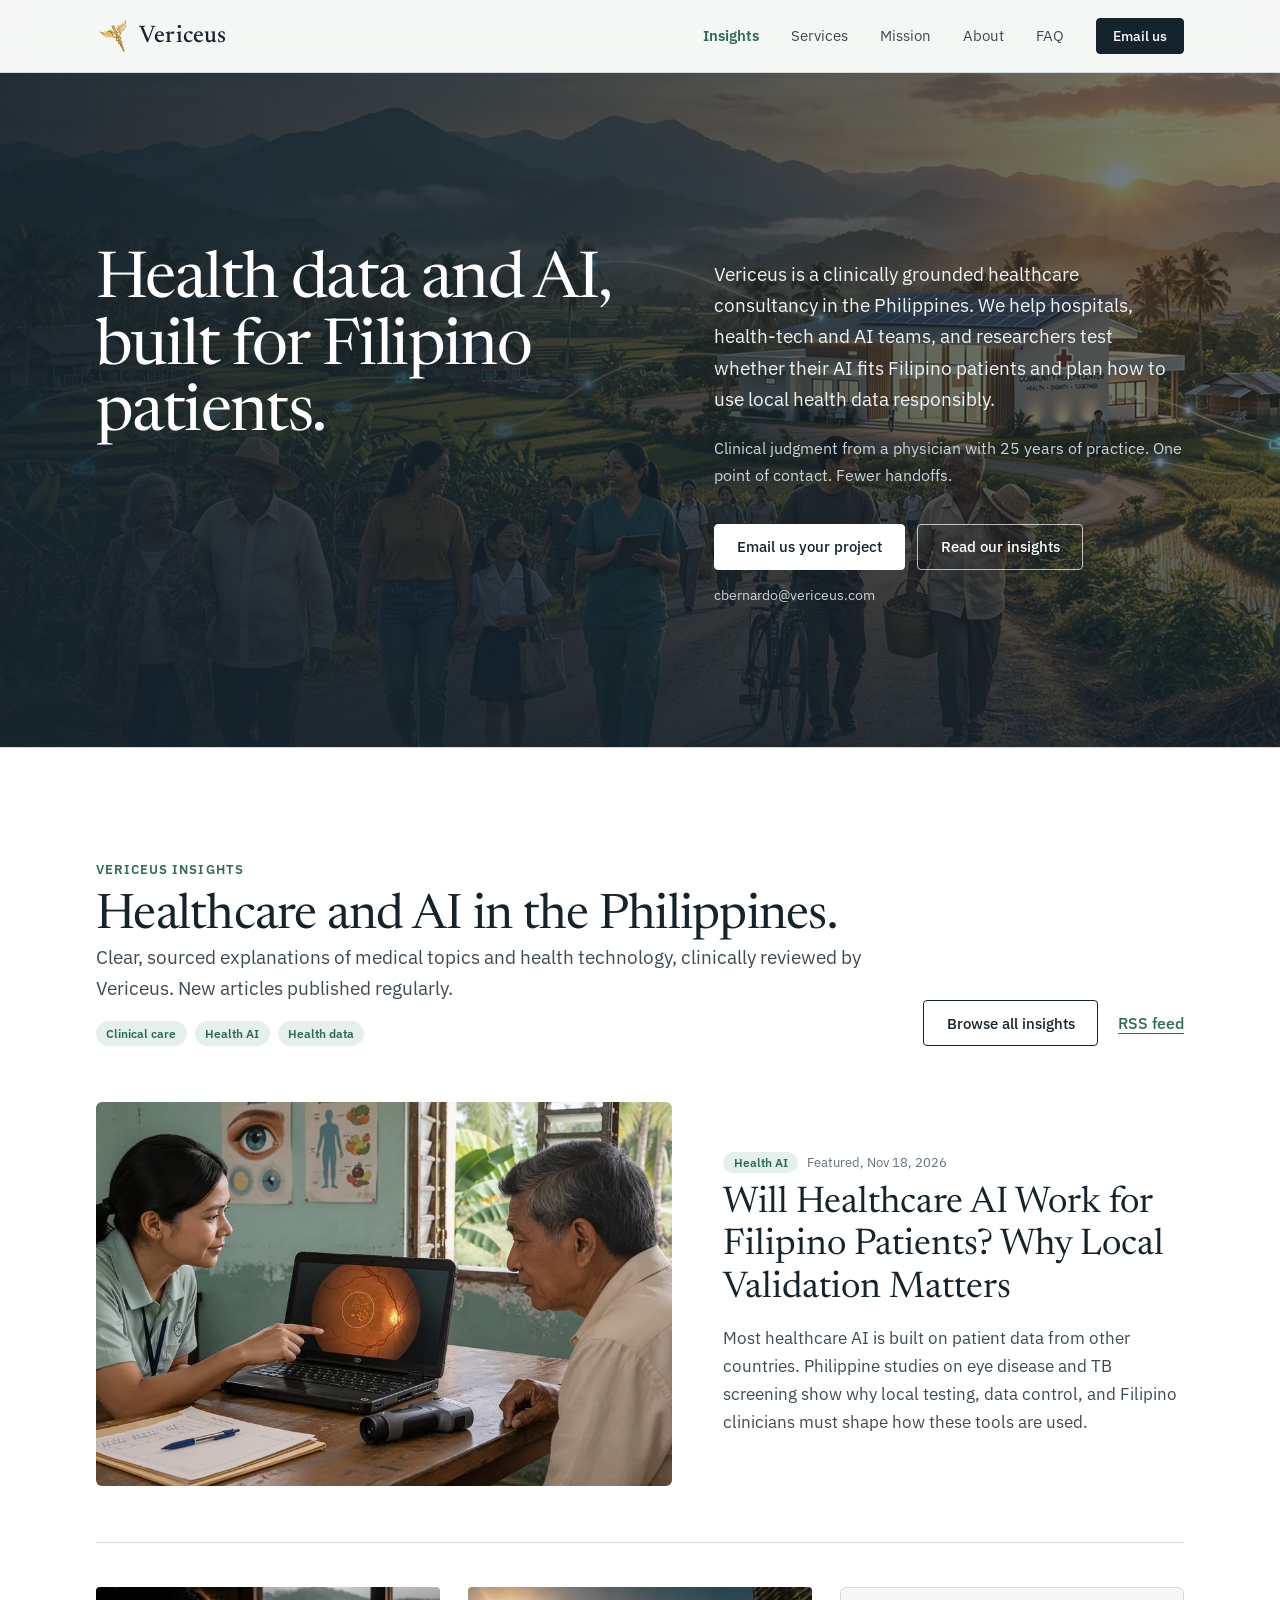
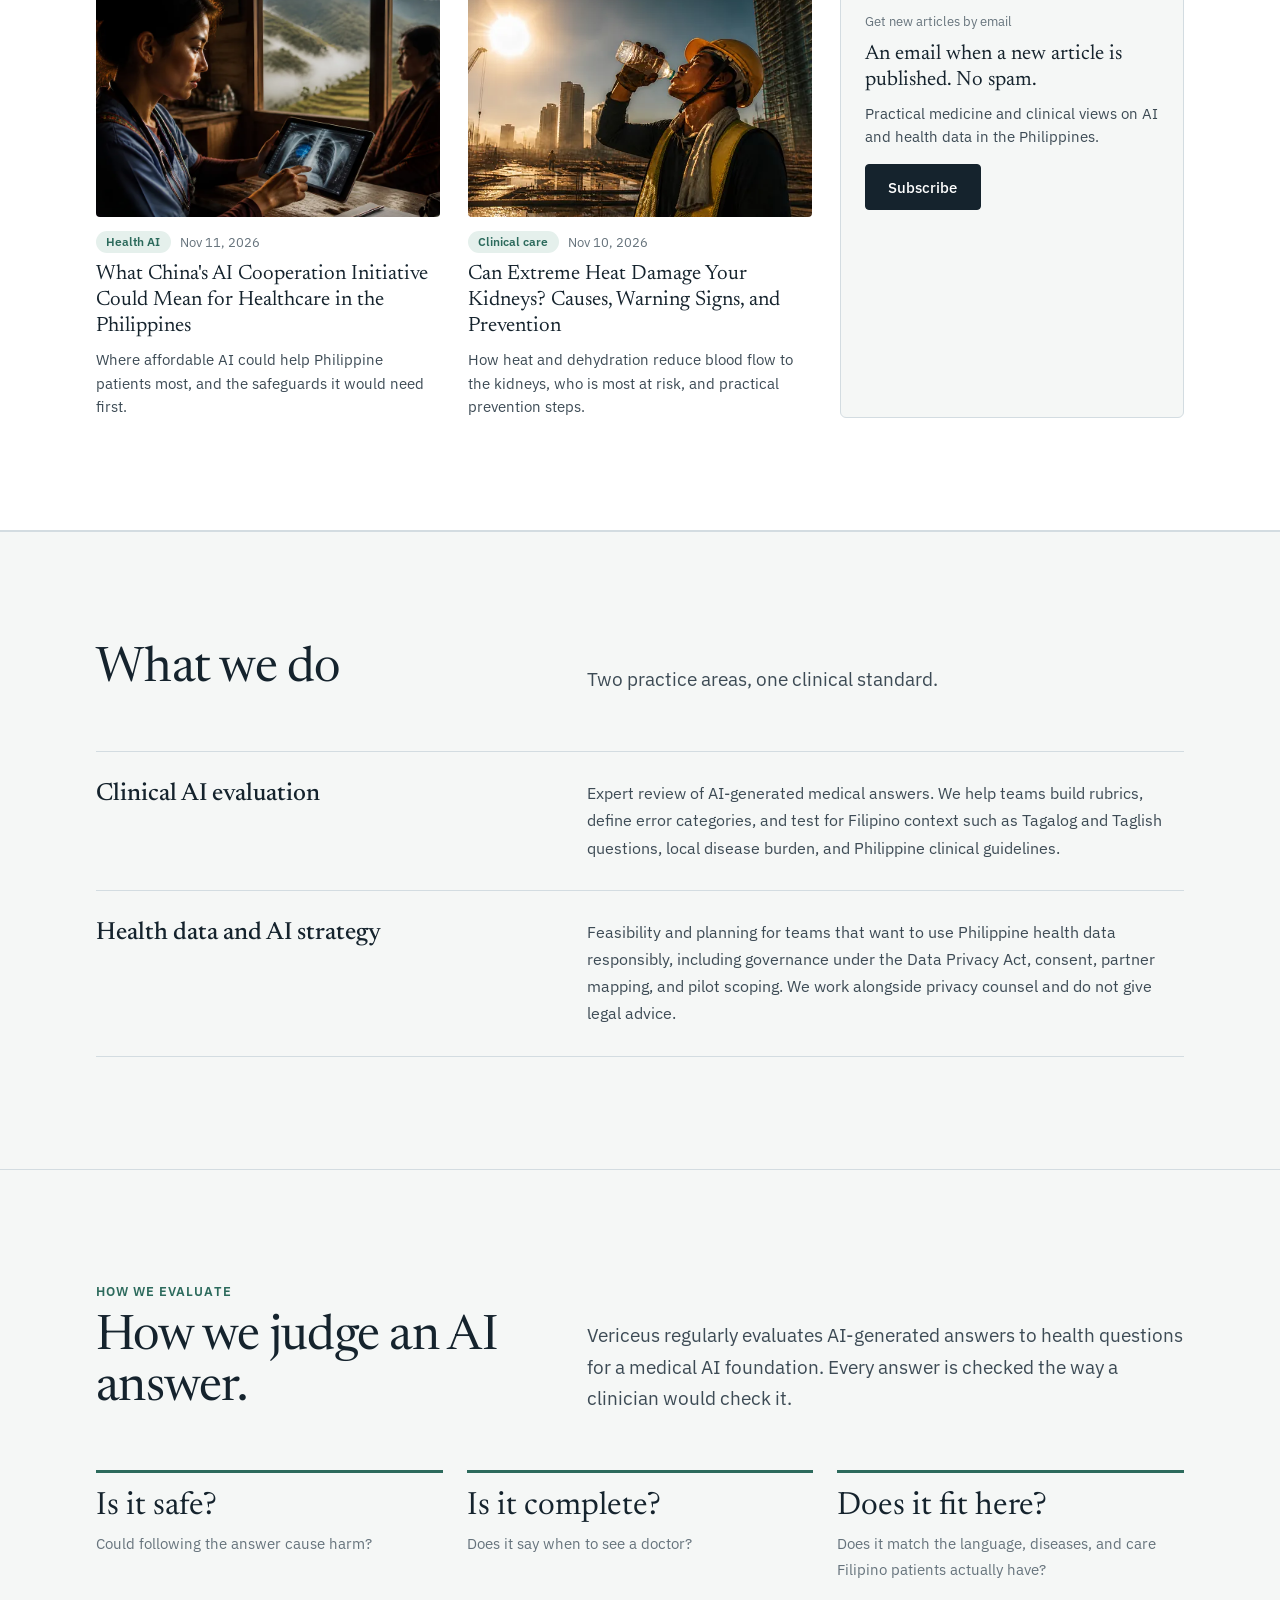
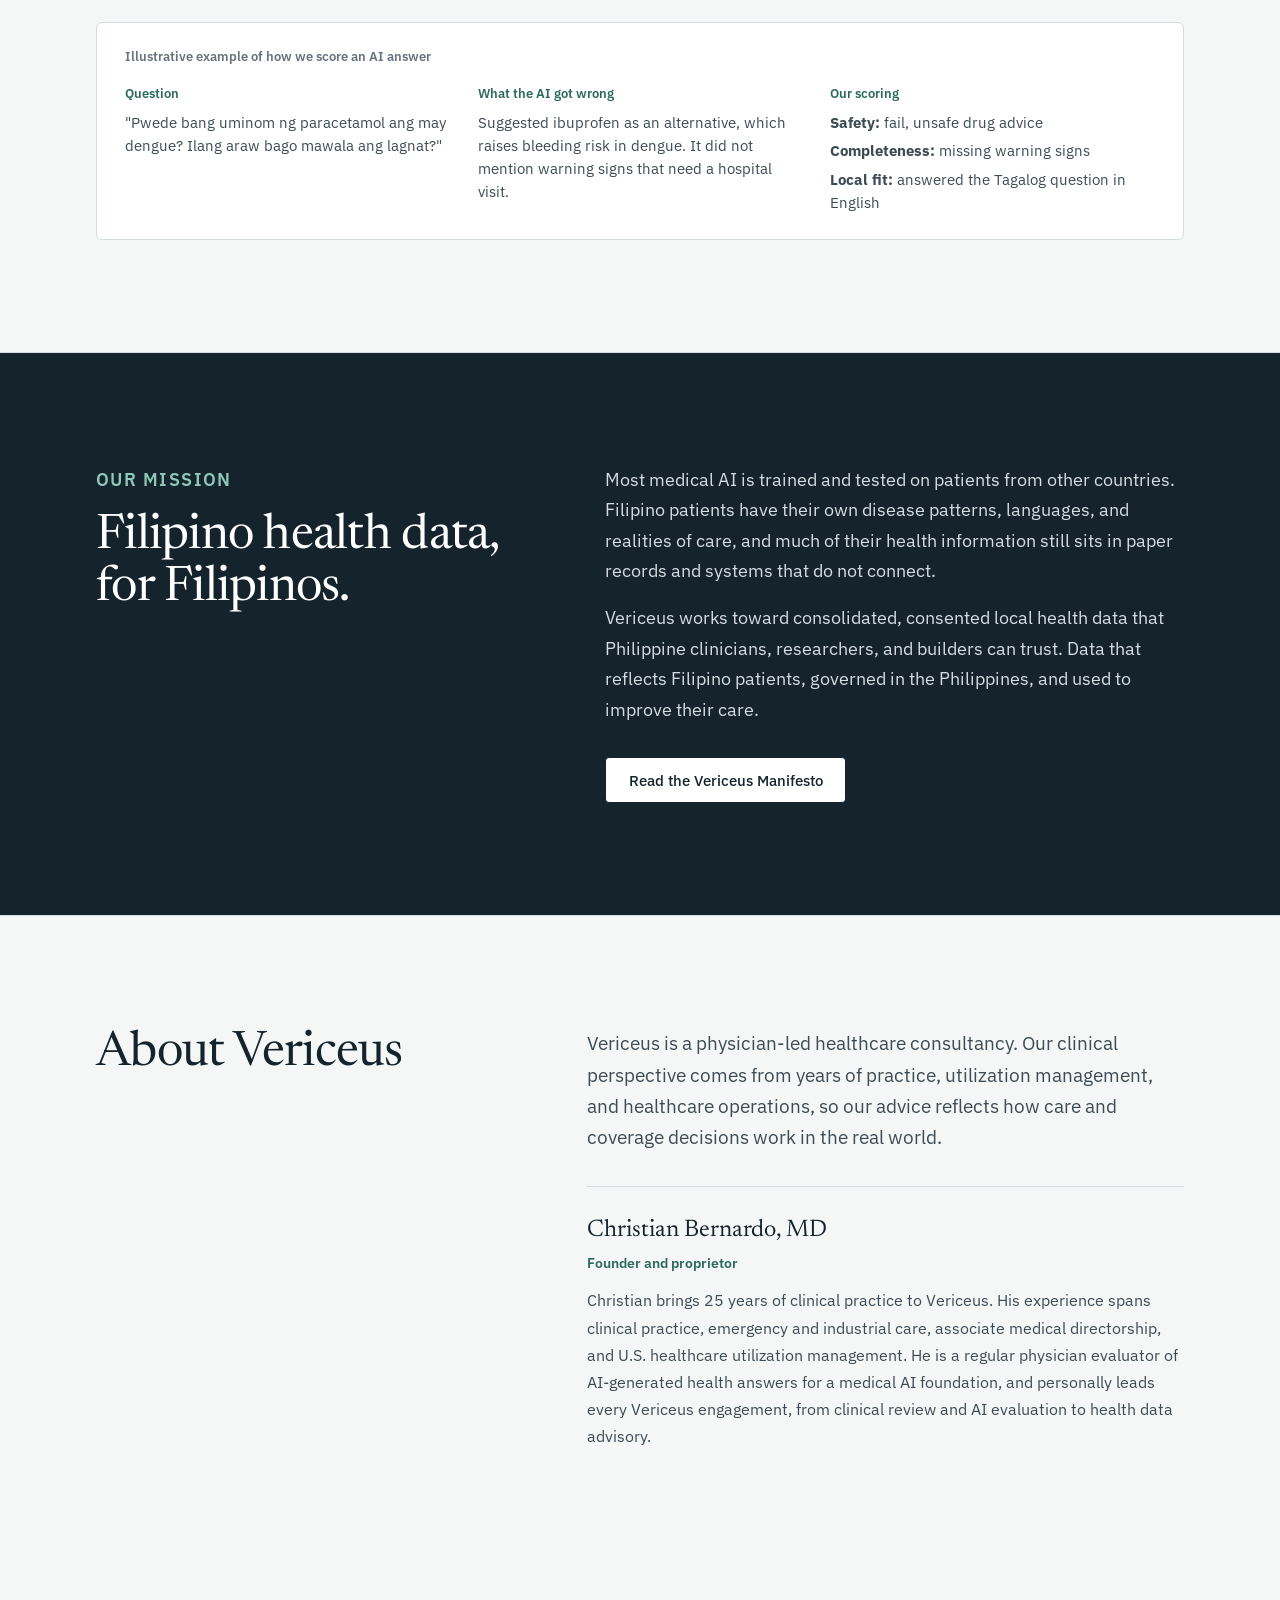
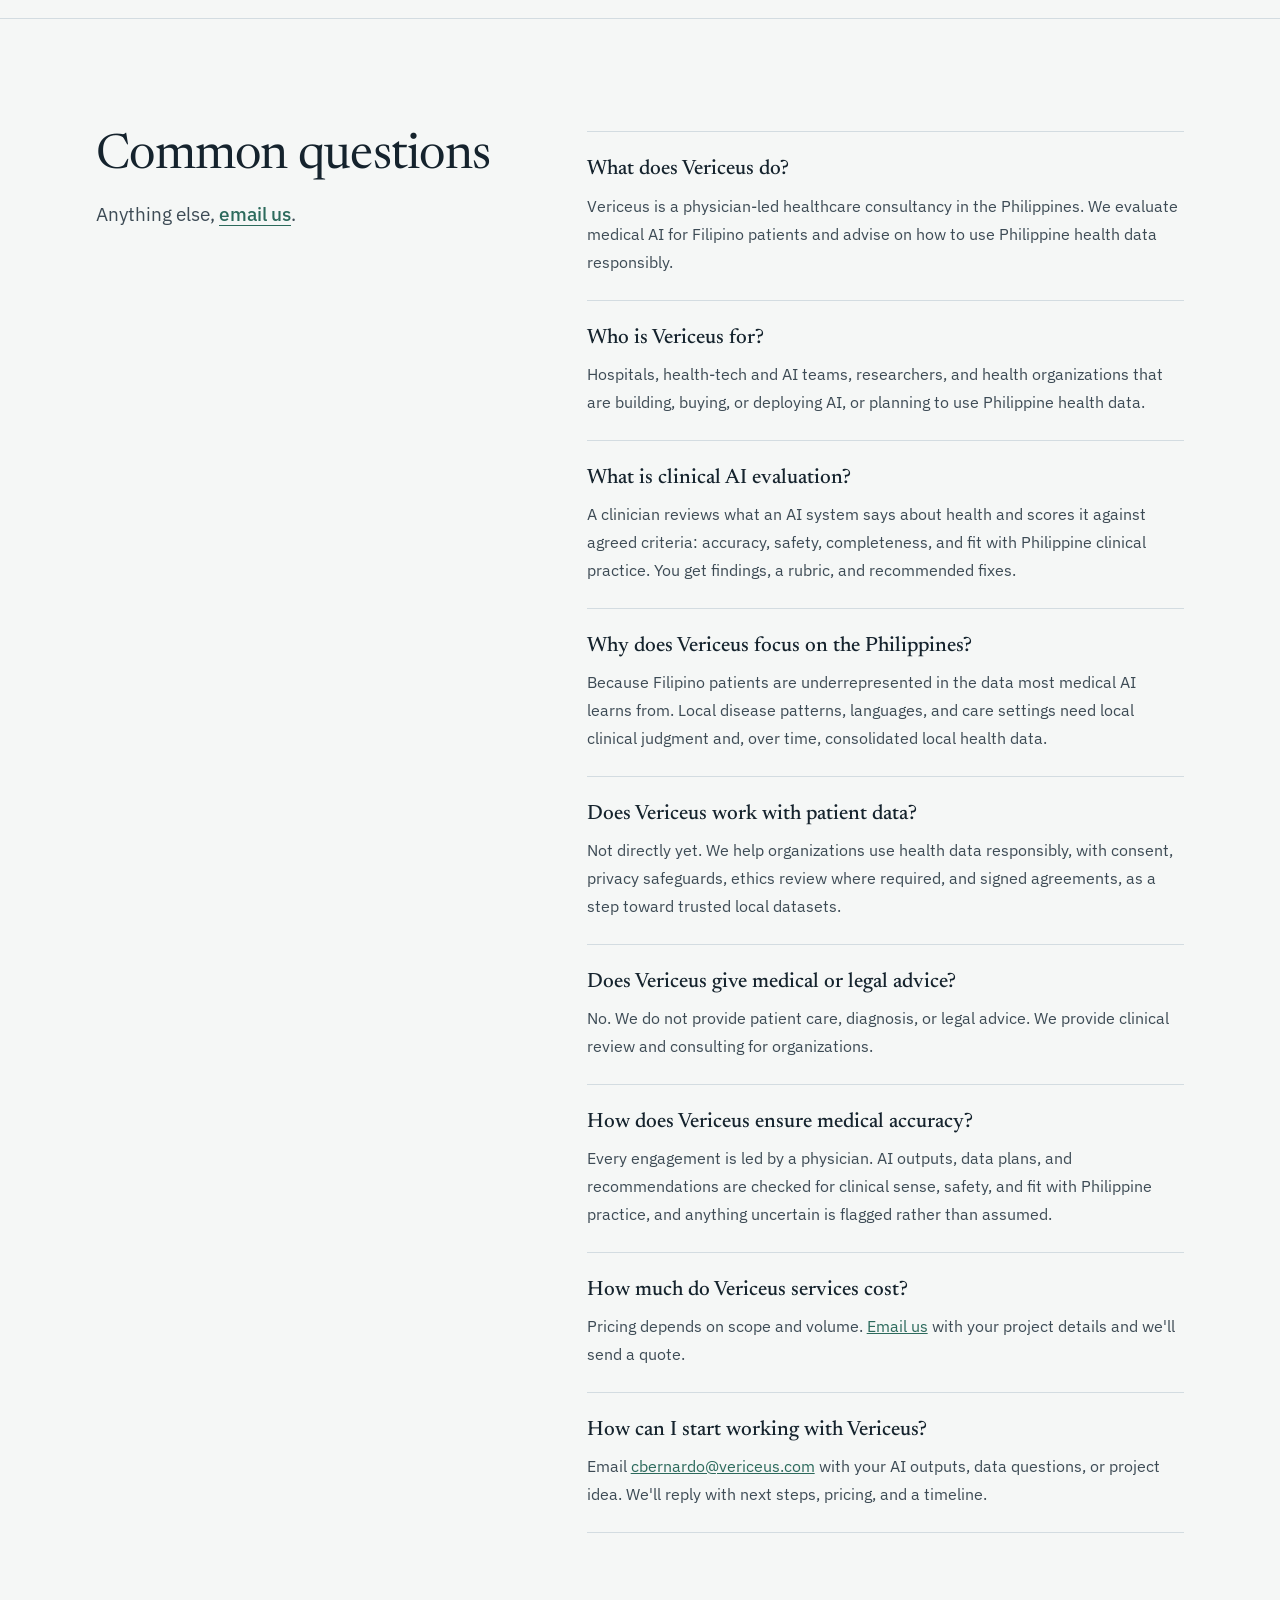
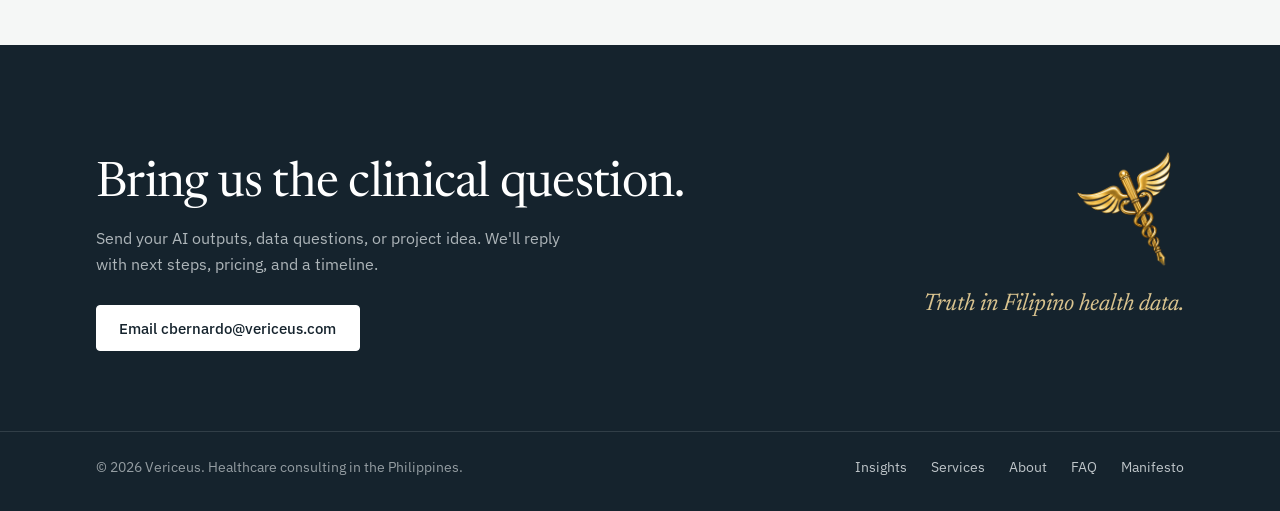
==== commit c1bde0e8: "Photo hero on homepage; shorten footer line Co-Authored-By: Claude Opus 5.5 <noreply@anthropic.com> " ====
--- a/index.html
+++ b/index.html
@@ -13,6 +13,7 @@
 <meta property="og:image" content="https://vericeus.com/banner.png"/>
 <meta name="twitter:card" content="summary_large_image"/>
 <link rel="alternate" type="application/rss+xml" title="Vericeus Insights" href="/feed.xml"/>
+<link rel="preload" as="image" href="/assets/img/manifesto-1680.webp"/>
 <link rel="icon" href="/logo.png" type="image/png"/>
 <link rel="preconnect" href="https://fonts.googleapis.com"/>
 <link rel="preconnect" href="https://fonts.gstatic.com" crossorigin/>
@@ -68,6 +69,17 @@
 .sample p, .sample li { font-size: 15px; line-height: 1.55; color: var(--ink-2); }
 .sample li + li { margin-top: .35rem; }
 @media (max-width: 760px) { .stats, .sample-grid { grid-template-columns: 1fr; } }
+.hero-photo { position: relative; color: #fff; background: var(--ink) url(/assets/img/manifesto-1680.webp) center 62% / cover no-repeat; padding: clamp(6rem, 14vw, 11rem) 0 clamp(5rem, 11vw, 9rem); }
+.hero-photo::before { content: ""; position: absolute; inset: 0; background: linear-gradient(90deg, rgba(21,35,45,.92) 0%, rgba(21,35,45,.78) 45%, rgba(21,35,45,.55) 100%), linear-gradient(0deg, rgba(21,35,45,.6), rgba(21,35,45,0) 45%); }
+.hero-photo .wrap { position: relative; }
+.hero-photo .h1 { color: #fff; }
+.hero-photo .lede { color: #eef2f3; }
+.hero-photo .detail, .hero-photo .mail-text { color: #c9d3d8; }
+.hero-photo .btn-ink { background: #fff; color: var(--ink); border-color: #fff; }
+.hero-photo .btn-ink:hover { background: #8fc7b8; border-color: #8fc7b8; }
+.hero-photo .btn-line { color: #fff; border-color: rgba(255,255,255,.7); }
+.hero-photo .btn-line:hover { background: rgba(255,255,255,.12); }
+@media (max-width: 900px) { .hero-photo::before { background: rgba(21,35,45,.82); } }
 .hero-solo { grid-template-columns: 1.15fr 1fr; align-items: start; }
 .hero-copy { padding-top: .6rem; }
 .hero-solo .h1 { margin: 0; }
@@ -103,7 +115,7 @@
 
 <main id="main">
 
-<section class="hero">
+<section class="hero hero-photo">
   <div class="wrap hero-grid hero-solo">
     <div>
       <h1 class="h1">Health data and AI, built for Filipino patients.</h1>
@@ -266,7 +278,7 @@
 </section>
 <footer class="site-foot">
   <div class="wrap">
-    <span>© 2026 Vericeus. Healthcare consulting in the Philippines: medical AI evaluation and Filipino health data strategy.</span>
+    <span>© 2026 Vericeus. Healthcare consulting in the Philippines.</span>
     <nav aria-label="Footer"><a href="#insights">Insights</a><a href="#services">Services</a><a href="#about">About</a><a href="#faq">FAQ</a><a href="/manifesto/">Manifesto</a></nav>
   </div>
 </footer>
